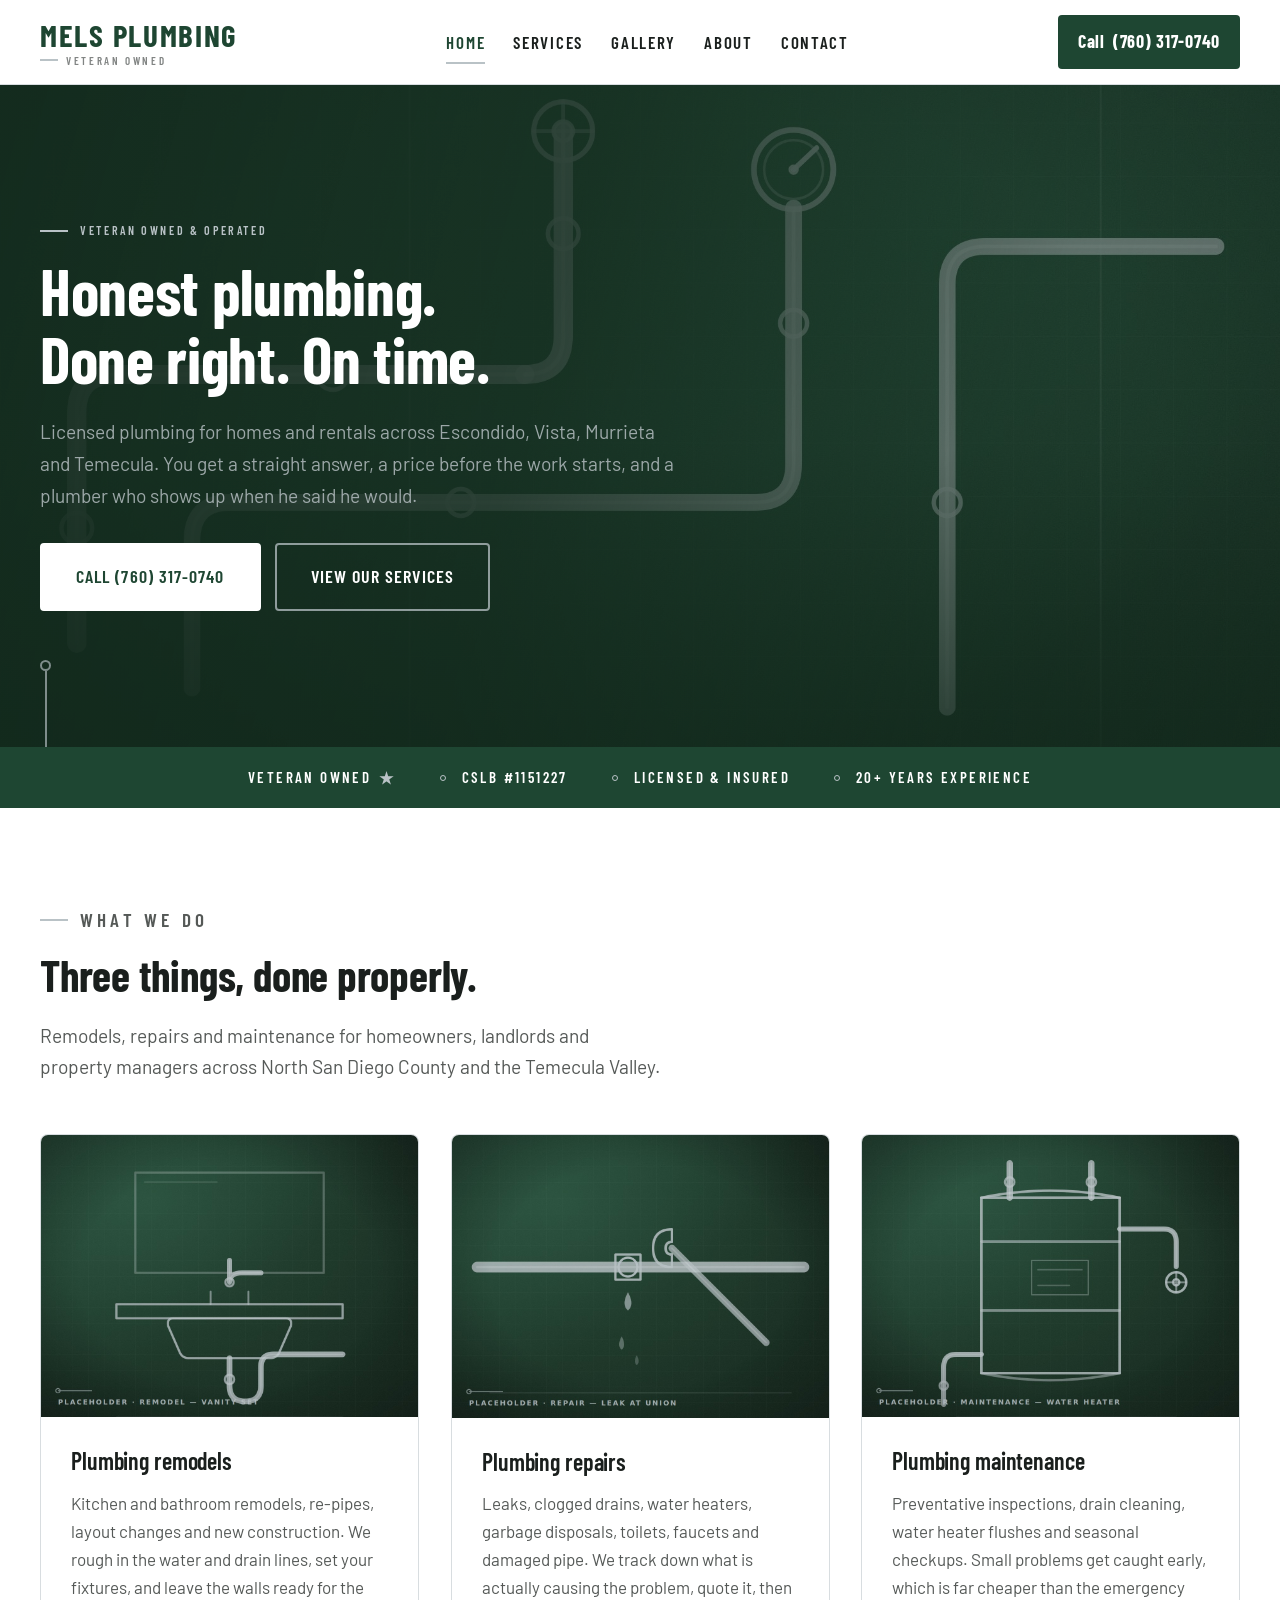
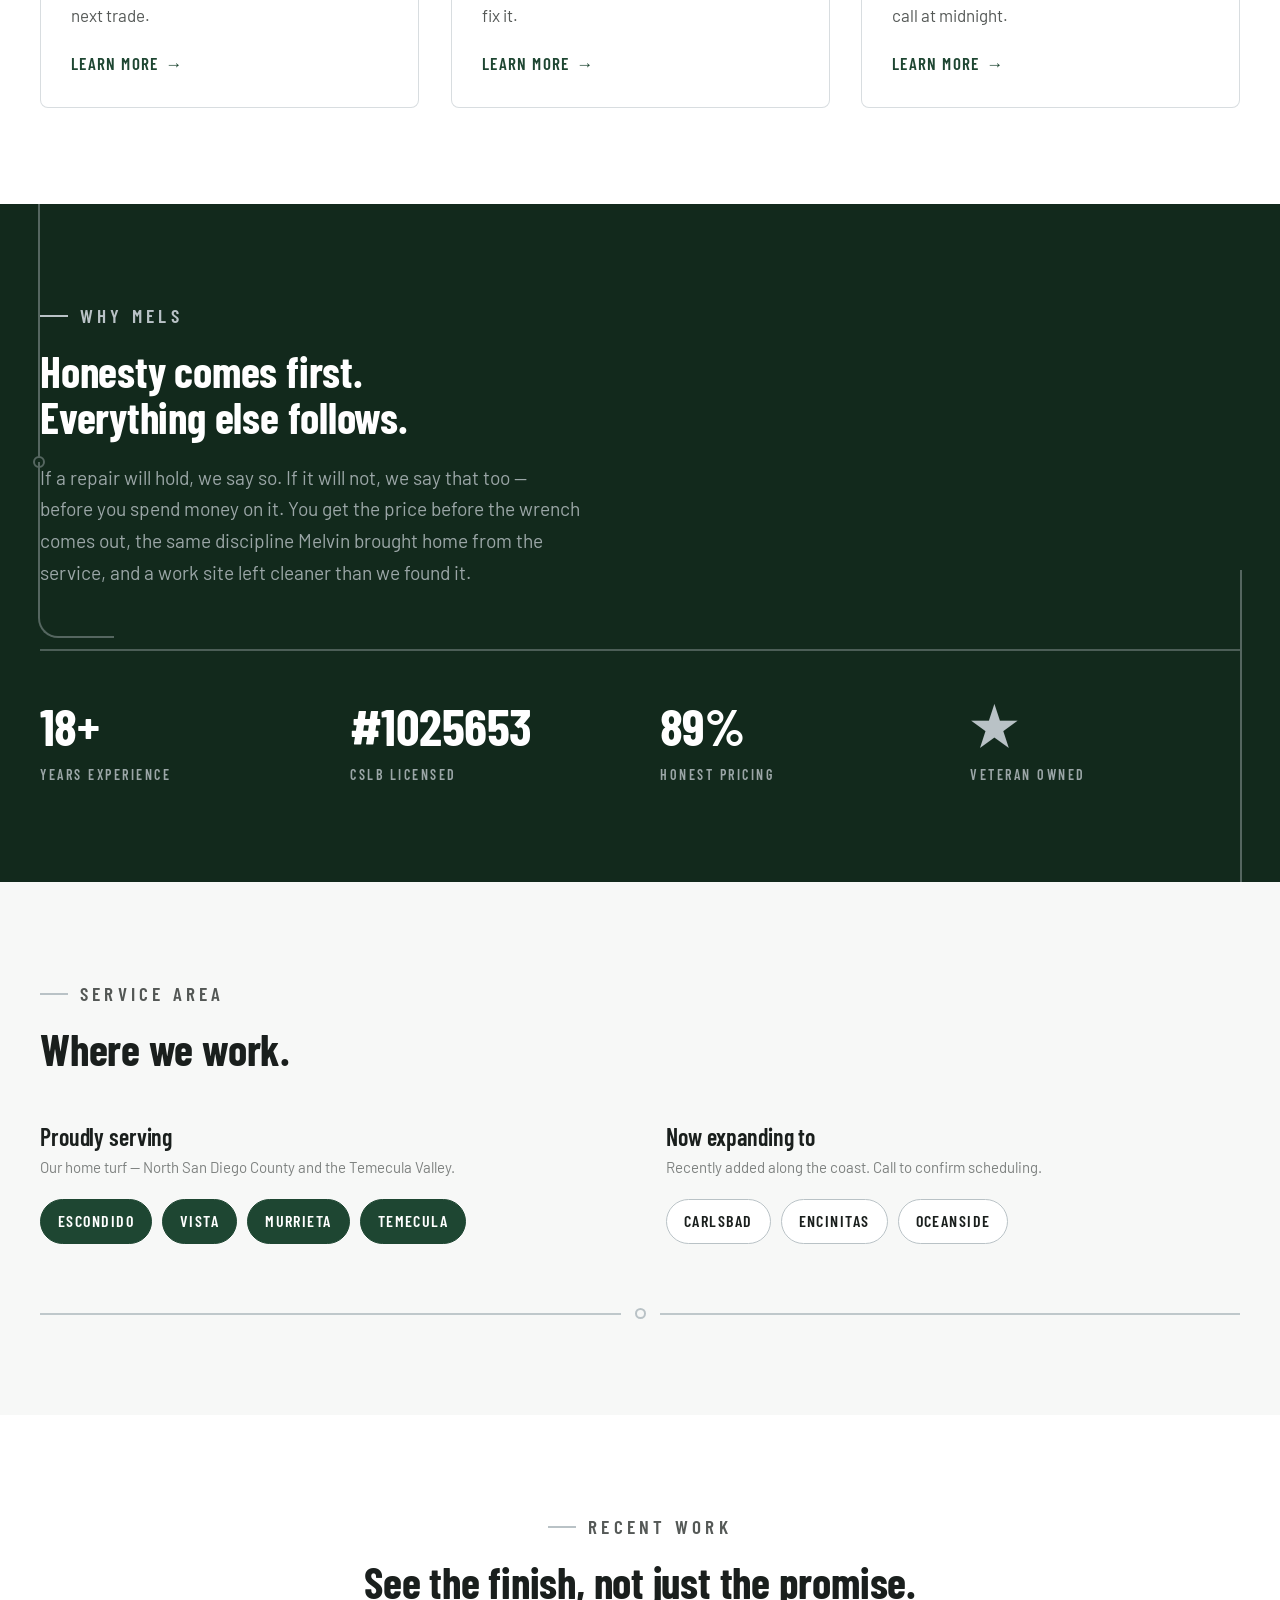
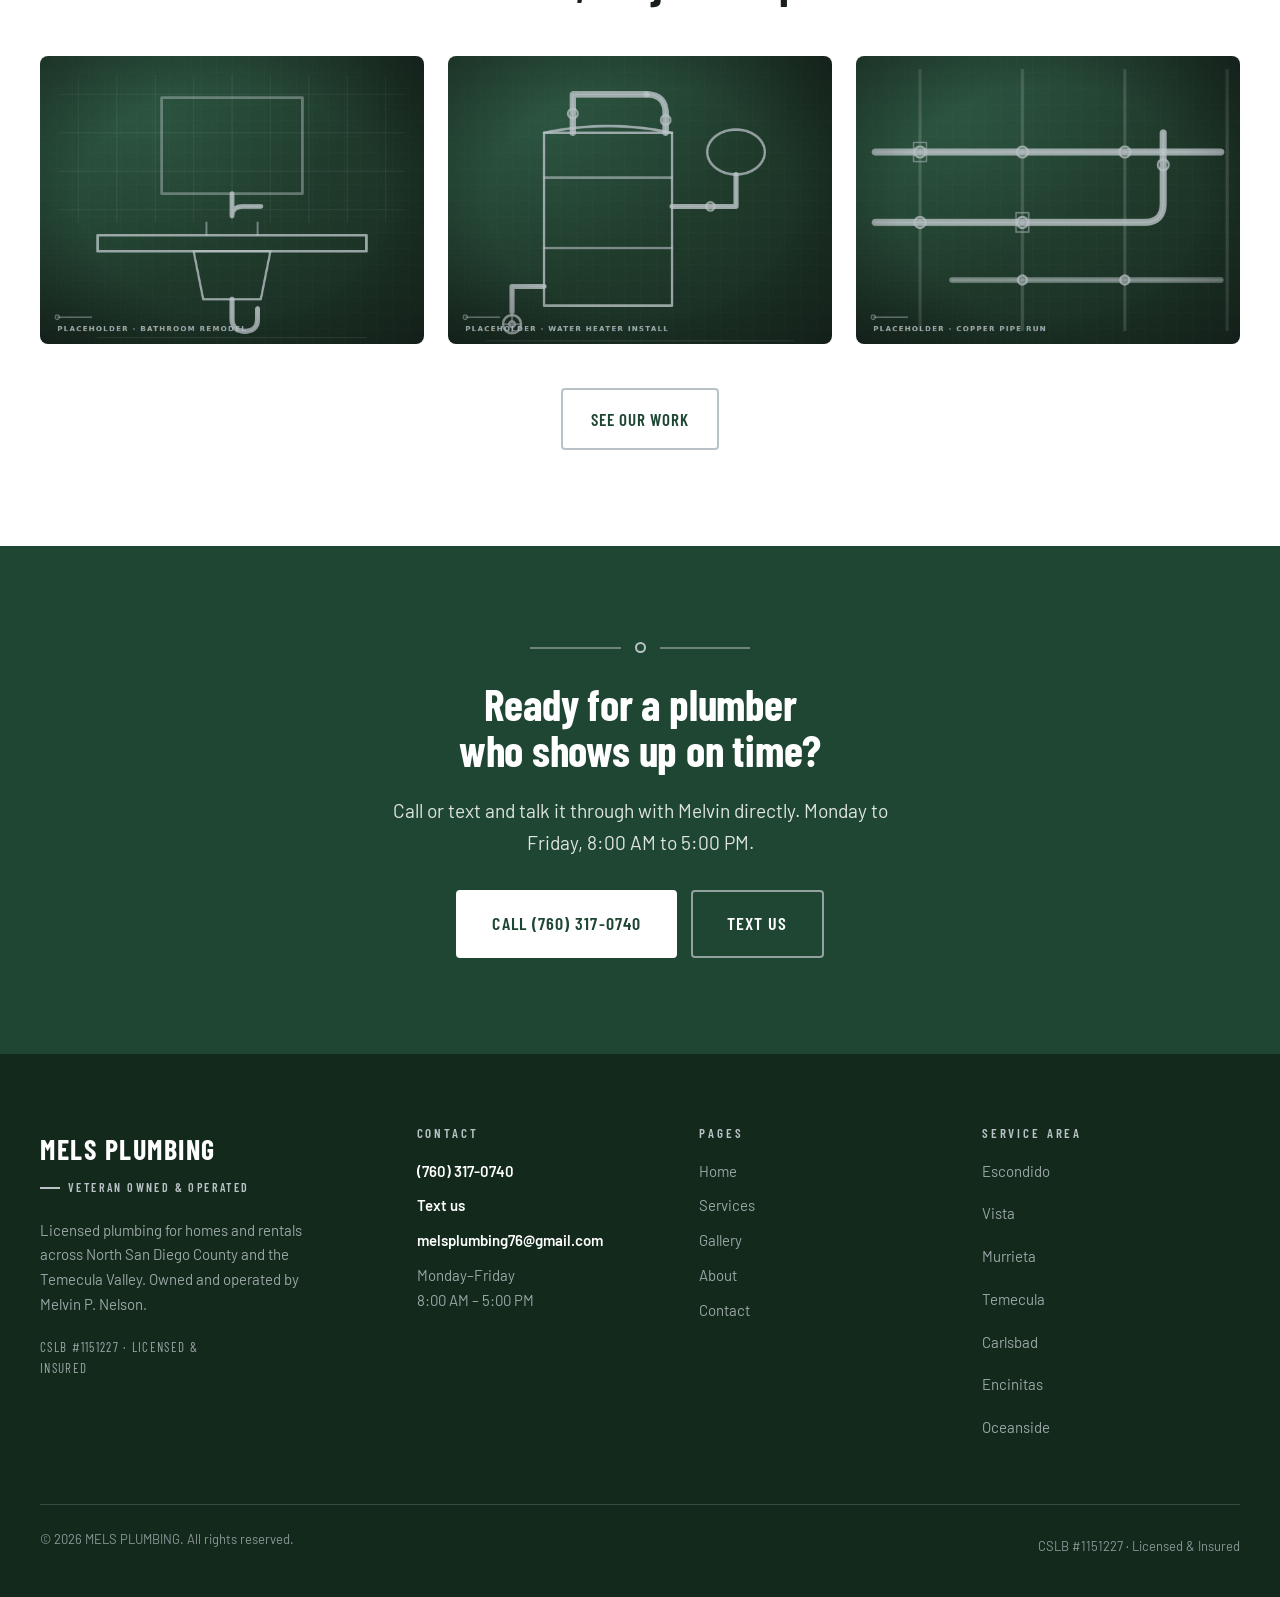
==== index.html @ 454afcd8 "Build MELS PLUMBING marketing site Five-page static site for a veteran-owned plumbing contractor ser" ====
<!DOCTYPE html>
<html lang="en">
<head>
<meta charset="utf-8">
<meta name="viewport" content="width=device-width, initial-scale=1">
<title>Plumber in Escondido, Vista, Murrieta &amp; Temecula | MELS PLUMBING</title>
<meta name="description" content="Veteran owned plumber serving Escondido, Vista, Murrieta and Temecula. Remodels, repairs and maintenance from a licensed plumber with 20+ years in the trade. CSLB #1151227. Call (760) 317-0740.">
<meta property="og:title" content="Plumber in Escondido, Vista, Murrieta &amp; Temecula | MELS PLUMBING">
<meta property="og:description" content="Veteran owned and operated. Honest plumbing, done right, on time — remodels, repairs and maintenance across North San Diego County and the Temecula Valley.">
<meta property="og:type" content="website">
<meta property="og:site_name" content="MELS PLUMBING">
<meta name="theme-color" content="#1E4632">
<script>document.documentElement.classList.add('js');</script>
<link rel="preconnect" href="https://fonts.googleapis.com">
<link rel="preconnect" href="https://fonts.gstatic.com" crossorigin>
<link href="https://fonts.googleapis.com/css2?family=Barlow+Condensed:wght@600;700&family=Barlow:wght@400;500;600&display=swap" rel="stylesheet">
<link rel="stylesheet" href="css/styles.css">
</head>
<body>
<a class="skip-link" href="#main">Skip to content</a>

<header class="site-header">
  <div class="container header-inner">
    <a class="wordmark" href="index.html">
      <span class="wordmark__name">MELS PLUMBING</span>
      <span class="wordmark__tag">Veteran Owned</span>
    </a>

    <button class="nav-toggle" type="button" aria-expanded="false" aria-controls="primary-nav" aria-label="Open menu">
      <span></span>
    </button>

    <nav class="main-nav" id="primary-nav" aria-label="Main">
      <ul>
        <li><a href="index.html" aria-current="page">Home</a></li>
        <li><a href="services.html">Services</a></li>
        <li><a href="gallery.html">Gallery</a></li>
        <li><a href="about.html">About</a></li>
        <li><a href="contact.html">Contact</a></li>
      </ul>
    </nav>

    <div class="header-cta">
      <a class="header-phone" href="tel:+17603170740" aria-label="Call MELS PLUMBING at (760) 317-0740"><span class="header-phone__label">Call</span><span class="header-phone__num">(760) 317-0740</span></a>
    </div>
  </div>
</header>

<main id="main">

  <!-- Hero -->
  <section class="hero">
    <div class="hero__media">
      <img src="images/hero.jpg" alt="Copper water lines and shut-off valves roughed in behind a wall on a North County plumbing job" width="2000" height="1250" fetchpriority="high" decoding="async">
    </div>
    <div class="hero__scrim" aria-hidden="true"></div>
    <div class="container">
      <div class="hero__inner">
        <p class="eyebrow">Veteran owned &amp; operated</p>
        <h1>Honest plumbing.<br class="hero-break"> Done right. On time.</h1>
        <p class="hero__lead">Licensed plumbing for homes and rentals across Escondido, Vista, Murrieta and Temecula. You get a straight answer, a price before the work starts, and a plumber who shows up when he said he would.</p>
        <div class="btn-row">
          <a class="btn btn--light btn--lg" href="tel:+17603170740">Call (760) 317-0740</a>
          <a class="btn btn--ghost btn--lg" href="services.html">View our services</a>
        </div>
      </div>
    </div>
    <div class="hero__pipe pipe-drop" aria-hidden="true"><i></i><span></span></div>
  </section>

  <!-- Trust strip -->
  <section class="trust-strip" aria-label="Credentials">
    <div class="container">
      <ul>
        <li>Veteran Owned <span class="star" aria-hidden="true">★</span></li>
        <li>CSLB #1151227</li>
        <li>Licensed &amp; Insured</li>
        <li>20+ Years Experience</li>
      </ul>
    </div>
  </section>

  <!-- Services preview -->
  <section class="section">
    <div class="container">
      <div class="section-head reveal">
        <p class="eyebrow">What we do</p>
        <h2>Three things, done properly.</h2>
        <p>Remodels, repairs and maintenance for homeowners, landlords and property managers across North San Diego County and the Temecula Valley.</p>
      </div>

      <div class="card-grid">
        <article class="card reveal">
          <div class="card__media">
            <img src="images/service-remodel.jpg" alt="New bathroom vanity and fixtures set during a plumbing remodel" width="1200" height="900" loading="lazy" decoding="async">
          </div>
          <div class="card__body">
            <h3>Plumbing remodels</h3>
            <p>Kitchen and bathroom remodels, re-pipes, layout changes and new construction. We rough in the water and drain lines, set your fixtures, and leave the walls ready for the next trade.</p>
            <a class="link-arrow" href="services.html#remodels">Learn more <span aria-hidden="true">&rarr;</span></a>
          </div>
        </article>

        <article class="card reveal" data-delay="1">
          <div class="card__media">
            <img src="images/service-repair.jpg" alt="Plumber tightening a compression fitting under a kitchen sink during a leak repair" width="1200" height="900" loading="lazy" decoding="async">
          </div>
          <div class="card__body">
            <h3>Plumbing repairs</h3>
            <p>Leaks, clogged drains, water heaters, garbage disposals, toilets, faucets and damaged pipe. We track down what is actually causing the problem, quote it, then fix it.</p>
            <a class="link-arrow" href="services.html#repairs">Learn more <span aria-hidden="true">&rarr;</span></a>
          </div>
        </article>

        <article class="card reveal" data-delay="2">
          <div class="card__media">
            <img src="images/service-maintenance.jpg" alt="Water heater being flushed during a scheduled plumbing maintenance visit" width="1200" height="900" loading="lazy" decoding="async">
          </div>
          <div class="card__body">
            <h3>Plumbing maintenance</h3>
            <p>Preventative inspections, drain cleaning, water heater flushes and seasonal checkups. Small problems get caught early, which is far cheaper than the emergency call at midnight.</p>
            <a class="link-arrow" href="services.html#maintenance">Learn more <span aria-hidden="true">&rarr;</span></a>
          </div>
        </article>
      </div>
    </div>
  </section>

  <!-- Why MELS -->
  <section class="section section--dark why">
    <div class="pipe-run" aria-hidden="true">
      <i class="v"></i>
      <i class="valve"></i>
      <i class="elbow-a"></i>
      <i class="v-out"></i>
    </div>
    <div class="container why__inner">
      <div class="why__intro reveal">
        <p class="eyebrow">Why MELS</p>
        <h2>Honesty comes first. Everything else follows.</h2>
        <p>If a repair will hold, we say so. If it will not, we say that too — before you spend money on it. You get the price before the wrench comes out, the same discipline Melvin brought home from the service, and a work site left cleaner than we found it.</p>
      </div>

      <ul class="stats reveal">
        <li class="stat">
          <span class="stat__value" data-count-to="20" data-suffix="+">20+</span>
          <span class="stat__label">Years experience</span>
        </li>
        <li class="stat">
          <span class="stat__value" data-count-to="1151227" data-prefix="#">#1151227</span>
          <span class="stat__label">CSLB licensed</span>
        </li>
        <li class="stat">
          <span class="stat__value" data-count-to="100" data-suffix="%">100%</span>
          <span class="stat__label">Honest pricing</span>
        </li>
        <li class="stat">
          <span class="stat__value stat__value--star" aria-hidden="true">★</span>
          <span class="stat__label">Veteran owned</span>
        </li>
      </ul>
    </div>
  </section>

  <!-- Service areas -->
  <section class="section section--off">
    <div class="container">
      <div class="section-head reveal">
        <p class="eyebrow">Service area</p>
        <h2>Where we work.</h2>
      </div>

      <div class="areas">
        <div class="areas__group reveal">
          <h3>Proudly serving</h3>
          <p class="areas__note">Our home turf — North San Diego County and the Temecula Valley.</p>
          <ul class="chips">
            <li><span class="chip chip--primary">Escondido</span></li>
            <li><span class="chip chip--primary">Vista</span></li>
            <li><span class="chip chip--primary">Murrieta</span></li>
            <li><span class="chip chip--primary">Temecula</span></li>
          </ul>
        </div>

        <div class="areas__group reveal" data-delay="1">
          <h3>Now expanding to</h3>
          <p class="areas__note">Recently added along the coast. Call to confirm scheduling.</p>
          <ul class="chips">
            <li><span class="chip">Carlsbad</span></li>
            <li><span class="chip">Encinitas</span></li>
            <li><span class="chip">Oceanside</span></li>
          </ul>
        </div>
      </div>

      <div class="pipe-rule reveal" aria-hidden="true" style="margin-top: clamp(2.5rem, 5vw, 4rem);"><span></span><i></i><span></span></div>
    </div>
  </section>

  <!-- Gallery teaser -->
  <section class="section">
    <div class="container">
      <div class="section-head section-head--center reveal">
        <p class="eyebrow">Recent work</p>
        <h2>See the finish, not just the promise.</h2>
      </div>

      <div class="teaser-grid reveal">
        <figure><img src="images/gallery-1.jpg" alt="Finished bathroom remodel with a new vanity and chrome fixtures" width="1200" height="900" loading="lazy" decoding="async"></figure>
        <figure><img src="images/gallery-2.jpg" alt="Replacement water heater installed and strapped to code" width="1200" height="900" loading="lazy" decoding="async"></figure>
        <figure><img src="images/gallery-3.jpg" alt="Copper supply lines run cleanly through a wall cavity" width="1200" height="900" loading="lazy" decoding="async"></figure>
      </div>

      <div class="btn-row btn-row--center">
        <a class="btn btn--outline" href="gallery.html">See our work</a>
      </div>
    </div>
  </section>

  <!-- Final CTA -->
  <section class="section cta-band">
    <div class="container container--narrow">
      <div class="pipe-rule reveal" aria-hidden="true"><span></span><i></i><span></span></div>
      <div class="reveal">
        <h2>Ready for a plumber who shows up on time?</h2>
        <p>Call or text and talk it through with Melvin directly. Monday to Friday, 8:00 AM to 5:00 PM.</p>
        <div class="btn-row btn-row--center">
          <a class="btn btn--light btn--lg" href="tel:+17603170740">Call (760) 317-0740</a>
          <a class="btn btn--ghost btn--lg" href="sms:+17603170740">Text us</a>
        </div>
      </div>
    </div>
  </section>

</main>

<footer class="site-footer">
  <div class="container">
    <div class="footer-grid">
      <div class="footer-brand">
        <h2 class="visually-hidden">About MELS PLUMBING</h2>
        <span class="footer-brand__name">MELS PLUMBING</span>
        <span class="footer-brand__tag">Veteran Owned &amp; Operated</span>
        <p>Licensed plumbing for homes and rentals across North San Diego County and the Temecula Valley. Owned and operated by Melvin P. Nelson.</p>
        <p class="footer-license">CSLB #1151227 &middot; Licensed &amp; Insured</p>
      </div>

      <div>
        <h3>Contact</h3>
        <ul class="footer-list footer-contact">
          <li><a href="tel:+17603170740">(760) 317-0740</a></li>
          <li><a href="sms:+17603170740">Text us</a></li>
          <li><a href="mailto:melsplumbing76@gmail.com">melsplumbing76@gmail.com</a></li>
          <li>Monday&ndash;Friday<br>8:00 AM &ndash; 5:00 PM</li>
        </ul>
      </div>

      <div>
        <h3>Pages</h3>
        <ul class="footer-list">
          <li><a href="index.html">Home</a></li>
          <li><a href="services.html">Services</a></li>
          <li><a href="gallery.html">Gallery</a></li>
          <li><a href="about.html">About</a></li>
          <li><a href="contact.html">Contact</a></li>
        </ul>
      </div>

      <div>
        <h3>Service area</h3>
        <ul class="footer-list footer-areas">
          <li>Escondido</li>
          <li>Vista</li>
          <li>Murrieta</li>
          <li>Temecula</li>
          <li>Carlsbad</li>
          <li>Encinitas</li>
          <li>Oceanside</li>
        </ul>
      </div>
    </div>

    <div class="footer-bottom">
      <p>&copy; <span data-year>2026</span> MELS PLUMBING. All rights reserved.</p>
      <p>CSLB #1151227 &middot; Licensed &amp; Insured</p>
    </div>
  </div>
</footer>

<nav class="sticky-bar" aria-label="Quick contact">
  <a href="tel:+17603170740"><span aria-hidden="true">📞</span> Call Now</a>
  <a href="sms:+17603170740"><span aria-hidden="true">💬</span> Text Us</a>
</nav>

<script type="application/ld+json">
{
  "@context": "https://schema.org",
  "@type": "Plumber",
  "name": "MELS PLUMBING",
  "description": "Veteran owned and operated plumbing contractor serving Escondido, Vista, Murrieta and Temecula. Plumbing remodels, repairs and maintenance.",
  "telephone": "+1-760-317-0740",
  "email": "melsplumbing76@gmail.com",
  "founder": {
    "@type": "Person",
    "name": "Melvin P. Nelson"
  },
  "openingHours": "Mo-Fr 08:00-17:00",
  "openingHoursSpecification": [
    {
      "@type": "OpeningHoursSpecification",
      "dayOfWeek": ["Monday", "Tuesday", "Wednesday", "Thursday", "Friday"],
      "opens": "08:00",
      "closes": "17:00"
    }
  ],
  "areaServed": [
    { "@type": "City", "name": "Escondido", "addressRegion": "CA" },
    { "@type": "City", "name": "Vista", "addressRegion": "CA" },
    { "@type": "City", "name": "Murrieta", "addressRegion": "CA" },
    { "@type": "City", "name": "Temecula", "addressRegion": "CA" },
    { "@type": "City", "name": "Carlsbad", "addressRegion": "CA" },
    { "@type": "City", "name": "Encinitas", "addressRegion": "CA" },
    { "@type": "City", "name": "Oceanside", "addressRegion": "CA" }
  ],
  "hasCredential": "CSLB #1151227",
  "knowsAbout": ["Plumbing remodels", "Plumbing repairs", "Plumbing maintenance"],
  "hasOfferCatalog": {
    "@type": "OfferCatalog",
    "name": "Plumbing services",
    "itemListElement": [
      { "@type": "Offer", "itemOffered": { "@type": "Service", "name": "Plumbing remodels" } },
      { "@type": "Offer", "itemOffered": { "@type": "Service", "name": "Plumbing repairs" } },
      { "@type": "Offer", "itemOffered": { "@type": "Service", "name": "Plumbing maintenance" } }
    ]
  }
}
</script>

<script src="js/main.js" defer></script>
</body>
</html>
---- css/styles.css ----
/* ==========================================================================
   MELS PLUMBING — styles.css
   Veteran owned & operated · Escondido · Vista · Murrieta · Temecula
   Single stylesheet, no frameworks, no dependencies.
   ========================================================================== */

/* --------------------------------------------------------------------------
   1. Tokens
   -------------------------------------------------------------------------- */
:root {
  /* Palette — nothing outside this list */
  --green-deep: #12291C;
  --green: #1E4632;
  --green-soft: #2E6147;
  --silver: #B9C2C6;
  --off-white: #F7F8F7;
  --white: #FFFFFF;
  --ink: #1A1F1D;

  /* Tints derived from the palette only */
  --ink-soft: rgba(26, 31, 29, 0.74);
  --ink-faint: rgba(26, 31, 29, 0.55);
  --line: rgba(185, 194, 198, 0.55);
  --line-strong: rgba(185, 194, 198, 0.9);
  --silver-on-dark: rgba(185, 194, 198, 0.82);
  --shadow-sm: 0 1px 2px rgba(26, 31, 29, 0.06), 0 6px 18px rgba(26, 31, 29, 0.06);
  --shadow-lg: 0 2px 4px rgba(26, 31, 29, 0.06), 0 18px 44px rgba(26, 31, 29, 0.14);

  /* Type */
  --font-display: "Barlow Condensed", "Arial Narrow", Helvetica, sans-serif;
  --font-body: "Barlow", -apple-system, BlinkMacSystemFont, "Segoe UI", Helvetica, Arial, sans-serif;

  --fs-h1: clamp(2.5rem, 5vw, 4rem);
  --fs-h2: clamp(1.875rem, 3.4vw, 2.75rem);
  --fs-h3: clamp(1.25rem, 1.9vw, 1.5rem);
  --fs-h4: clamp(1.0625rem, 1.4vw, 1.1875rem);
  --fs-lead: clamp(1.0625rem, 1.5vw, 1.25rem);
  --fs-body: 1.0625rem;
  --fs-small: 0.9375rem;
  --fs-label: 0.75rem;

  /* Space */
  --section-y: clamp(3.5rem, 7.5vw, 7rem);
  --gutter: clamp(1.25rem, 5vw, 2.5rem);
  --radius: 4px;
  --radius-lg: 8px;

  /* Motion */
  --ease: cubic-bezier(0.16, 0.84, 0.44, 1);
  --sticky-bar-h: 0px;
}

/* --------------------------------------------------------------------------
   2. Reset & base
   -------------------------------------------------------------------------- */
*,
*::before,
*::after { box-sizing: border-box; }

html {
  -webkit-text-size-adjust: 100%;
  scroll-behavior: smooth;
}

body {
  margin: 0;
  background: var(--white);
  color: var(--ink);
  font-family: var(--font-body);
  font-size: var(--fs-body);
  font-weight: 400;
  line-height: 1.65;
  -webkit-font-smoothing: antialiased;
  text-rendering: optimizeLegibility;
  padding-bottom: var(--sticky-bar-h);
  overflow-x: hidden;
}

img { max-width: 100%; display: block; }

a { color: var(--green); text-decoration-thickness: 1px; text-underline-offset: 3px; }
a:hover { color: var(--green-soft); }

h1, h2, h3, h4 {
  font-family: var(--font-display);
  font-weight: 700;
  line-height: 1.06;
  letter-spacing: -0.005em;
  margin: 0 0 0.5em;
  color: var(--ink);
  text-wrap: balance;
}

h1 { font-size: var(--fs-h1); }
h2 { font-size: var(--fs-h2); }
h3 { font-size: var(--fs-h3); font-weight: 600; line-height: 1.15; }
h4 { font-size: var(--fs-h4); font-weight: 600; font-family: var(--font-body); line-height: 1.3; }

p { margin: 0 0 1.1em; }
p:last-child { margin-bottom: 0; }

ul { margin: 0; padding: 0; }

button { font: inherit; color: inherit; }

:focus-visible {
  outline: 2px solid var(--green);
  outline-offset: 3px;
  border-radius: 2px;
}

.dark :focus-visible,
.site-footer :focus-visible,
.sticky-bar :focus-visible,
.lightbox :focus-visible { outline-color: var(--silver); }

.skip-link {
  position: absolute;
  left: -9999px;
  top: 0;
  z-index: 200;
  background: var(--green);
  color: var(--white);
  padding: 0.75rem 1.25rem;
  font-family: var(--font-display);
  font-weight: 600;
  letter-spacing: 0.08em;
  text-transform: uppercase;
  text-decoration: none;
}
.skip-link:focus {
  left: 0.5rem;
  top: 0.5rem;
  color: var(--white);
}

.visually-hidden {
  position: absolute !important;
  width: 1px; height: 1px;
  padding: 0; margin: -1px;
  overflow: hidden;
  clip: rect(0 0 0 0);
  white-space: nowrap;
  border: 0;
}

/* --------------------------------------------------------------------------
   3. Layout primitives
   -------------------------------------------------------------------------- */
.container {
  width: min(1200px, 100% - (var(--gutter) * 2));
  margin-inline: auto;
}
.container--narrow { width: min(820px, 100% - (var(--gutter) * 2)); }

.section { padding-block: var(--section-y); position: relative; }
.section--tight { padding-block: clamp(2.5rem, 5vw, 4.5rem); }
.section--off { background: var(--off-white); }
.section--dark { background: var(--green-deep); color: var(--white); }
.section--dark h2,
.section--dark h3 { color: var(--white); }

.section-head { max-width: 62ch; margin-bottom: clamp(2rem, 4vw, 3.25rem); }
.section-head--center { margin-inline: auto; text-align: center; }
.section-head p { color: var(--ink-soft); font-size: var(--fs-lead); }
.section--dark .section-head p { color: var(--silver-on-dark); }

/* Small-caps label with a short pipe stub */
.eyebrow {
  display: flex;
  align-items: center;
  gap: 0.75rem;
  font-family: var(--font-display);
  font-weight: 600;
  font-size: var(--fs-label);
  letter-spacing: 0.22em;
  text-transform: uppercase;
  color: var(--green);
  margin: 0 0 1rem;
}
.eyebrow::before {
  content: "";
  width: 28px;
  height: 2px;
  background: var(--silver);
  flex: none;
}
.section-head--center .eyebrow { justify-content: center; }
.section--dark .eyebrow { color: var(--silver); }

/* --------------------------------------------------------------------------
   4. Signature element — the pipe-line motif
   A 2px silver line that routes through the page, turns 90° elbows and
   terminates in valve circles. Decorative only (aria-hidden).
   -------------------------------------------------------------------------- */

/* Horizontal divider: ——o—— */
.pipe-rule {
  display: flex;
  align-items: center;
  gap: 0.875rem;
}
.pipe-rule span {
  flex: 1;
  height: 2px;
  background: var(--line-strong);
}
.pipe-rule i {
  flex: none;
  width: 11px;
  height: 11px;
  border: 2px solid var(--silver);
  border-radius: 50%;
}
.section--dark .pipe-rule span { background: rgba(185, 194, 198, 0.32); }
.section--dark .pipe-rule i { border-color: rgba(185, 194, 198, 0.55); }

/* Short accent under a heading: —o */
.pipe-accent {
  display: flex;
  align-items: center;
  gap: 0.625rem;
  margin: 1.5rem 0 0;
}
.pipe-accent span { width: 64px; height: 2px; background: var(--silver); }
.pipe-accent i {
  width: 9px; height: 9px;
  border: 2px solid var(--silver);
  border-radius: 50%;
}
.section-head--center .pipe-accent { justify-content: center; }

/* Elbow: vertical run turning 90° into a horizontal run */
.pipe-elbow {
  border-left: 2px solid var(--silver);
  border-bottom: 2px solid var(--silver);
  border-bottom-left-radius: 20px;
}

/* Decorative routing behind the stats band */
.pipe-run {
  position: absolute;
  inset: 0;
  pointer-events: none;
  overflow: hidden;
  opacity: 0.4;
}
/* Routed in the outer gutters only, so it never crosses copy */
.pipe-run i { position: absolute; display: block; }
.pipe-run .v {
  top: 0;
  left: 3%;
  width: 2px;
  height: 38%;
  background: var(--silver);
}
.pipe-run .elbow-a {
  top: 38%;
  left: 3%;
  width: 76px;
  height: 26%;
  border-left: 2px solid var(--silver);
  border-bottom: 2px solid var(--silver);
  border-bottom-left-radius: 20px;
}
.pipe-run .valve {
  top: calc(38% - 6px);
  left: calc(3% - 5px);
  width: 12px;
  height: 12px;
  border: 2px solid var(--silver);
  border-radius: 50%;
  background: var(--green-deep);
}
.pipe-run .v-out {
  bottom: 0;
  right: 3%;
  width: 2px;
  height: 46%;
  background: var(--silver);
}

/* Vertical pipe drop used in heroes */
.pipe-drop {
  display: flex;
  flex-direction: column;
  align-items: center;
  gap: 0;
}
.pipe-drop span { width: 2px; height: clamp(40px, 7vw, 76px); background: var(--silver); }
.pipe-drop i {
  width: 11px; height: 11px;
  border: 2px solid var(--silver);
  border-radius: 50%;
}

/* --------------------------------------------------------------------------
   5. Buttons
   -------------------------------------------------------------------------- */
.btn {
  display: inline-flex;
  align-items: center;
  justify-content: center;
  gap: 0.5rem;
  padding: 0.9375rem 1.75rem;
  background: var(--green);
  color: var(--white);
  font-family: var(--font-display);
  font-size: 1.0625rem;
  font-weight: 600;
  letter-spacing: 0.06em;
  text-transform: uppercase;
  text-decoration: none;
  border: 2px solid var(--green);
  border-radius: var(--radius);
  cursor: pointer;
  transition: background-color 0.22s var(--ease), border-color 0.22s var(--ease),
              transform 0.22s var(--ease), color 0.22s var(--ease);
}
.btn:hover {
  background: var(--green-soft);
  border-color: var(--green-soft);
  color: var(--white);
  transform: translateY(-2px);
}
.btn:active { transform: translateY(0); }

.btn--ghost {
  background: transparent;
  color: var(--white);
  border-color: rgba(185, 194, 198, 0.75);
}
.btn--ghost:hover {
  background: rgba(185, 194, 198, 0.14);
  border-color: var(--silver);
  color: var(--white);
}

.btn--outline {
  background: transparent;
  color: var(--green);
  border-color: var(--silver);
}
.btn--outline:hover {
  background: var(--green);
  border-color: var(--green);
  color: var(--white);
}

.btn--light { background: var(--white); color: var(--green); border-color: var(--white); }
.btn--light:hover { background: var(--off-white); border-color: var(--off-white); color: var(--green); }

.btn--lg { padding: 1.0625rem 2.125rem; font-size: 1.125rem; }
.btn--block { width: 100%; }

.btn-row {
  display: flex;
  flex-wrap: wrap;
  gap: 0.875rem;
}
.btn-row--center { justify-content: center; }

/* Text link with arrow */
.link-arrow {
  display: inline-flex;
  align-items: center;
  gap: 0.4375rem;
  font-family: var(--font-display);
  font-weight: 600;
  font-size: 1.0625rem;
  letter-spacing: 0.08em;
  text-transform: uppercase;
  text-decoration: none;
  color: var(--green);
}
.link-arrow span { transition: transform 0.25s var(--ease); }
.link-arrow:hover span { transform: translateX(5px); }

/* --------------------------------------------------------------------------
   6. Header
   -------------------------------------------------------------------------- */
.site-header {
  position: sticky;
  top: 0;
  z-index: 90;
  background: var(--white);
  border-bottom: 1px solid var(--line);
}

.header-inner {
  display: flex;
  align-items: center;
  justify-content: space-between;
  gap: 1.5rem;
  min-height: 84px;
  padding-block: 0.75rem;
}

.wordmark {
  display: block;
  text-decoration: none;
  color: var(--ink);
  line-height: 1;
  flex: none;
}
.wordmark__name {
  display: block;
  font-family: var(--font-display);
  font-weight: 700;
  font-size: clamp(1.5rem, 3.4vw, 1.9375rem);
  letter-spacing: 0.055em;
  color: var(--green);
  text-transform: uppercase;
}
.wordmark__tag {
  display: flex;
  align-items: center;
  gap: 0.5rem;
  margin-top: 0.3125rem;
  font-family: var(--font-display);
  font-weight: 600;
  font-size: 0.6875rem;
  letter-spacing: 0.24em;
  text-transform: uppercase;
  color: var(--ink-faint);
}
.wordmark__tag::before {
  content: "";
  width: 18px;
  height: 2px;
  background: var(--silver);
}
.wordmark:hover .wordmark__name { color: var(--green-soft); }

.main-nav ul {
  display: flex;
  align-items: center;
  gap: clamp(1rem, 2.2vw, 2rem);
  list-style: none;
}
.main-nav a {
  display: block;
  padding: 0.375rem 0;
  font-family: var(--font-display);
  font-weight: 600;
  font-size: 1.0625rem;
  letter-spacing: 0.1em;
  text-transform: uppercase;
  text-decoration: none;
  color: var(--ink);
  position: relative;
}
.main-nav a::after {
  content: "";
  position: absolute;
  left: 0;
  bottom: -2px;
  width: 0;
  height: 2px;
  background: var(--green);
  transition: width 0.25s var(--ease);
}
.main-nav a:hover { color: var(--green); }
.main-nav a:hover::after { width: 100%; }
.main-nav a[aria-current="page"] { color: var(--green); }
.main-nav a[aria-current="page"]::after { width: 100%; background: var(--silver); }

.header-cta { flex: none; }
.header-phone {
  display: inline-flex;
  align-items: center;
  gap: 0.5rem;
  padding: 0.75rem 1.25rem;
  background: var(--green);
  color: var(--white);
  font-family: var(--font-display);
  font-weight: 700;
  font-size: 1.125rem;
  letter-spacing: 0.04em;
  text-decoration: none;
  border-radius: var(--radius);
  white-space: nowrap;
  transition: background-color 0.22s var(--ease);
}
.header-phone:hover { background: var(--green-soft); color: var(--white); }

.nav-toggle {
  display: none;
  width: 46px;
  height: 46px;
  padding: 0;
  background: transparent;
  border: 1px solid var(--line-strong);
  border-radius: var(--radius);
  cursor: pointer;
  align-items: center;
  justify-content: center;
  flex: none;
}
.nav-toggle span {
  position: relative;
  display: block;
  width: 20px;
  height: 2px;
  background: var(--green);
  transition: background-color 0.2s var(--ease);
}
.nav-toggle span::before,
.nav-toggle span::after {
  content: "";
  position: absolute;
  left: 0;
  width: 20px;
  height: 2px;
  background: var(--green);
  transition: transform 0.28s var(--ease), top 0.28s var(--ease);
}
.nav-toggle span::before { top: -6px; }
.nav-toggle span::after { top: 6px; }
.nav-toggle[aria-expanded="true"] span { background: transparent; }
.nav-toggle[aria-expanded="true"] span::before { top: 0; transform: rotate(45deg); }
.nav-toggle[aria-expanded="true"] span::after { top: 0; transform: rotate(-45deg); }

/* --------------------------------------------------------------------------
   7. Hero (home)
   -------------------------------------------------------------------------- */
.hero {
  position: relative;
  background: var(--green-deep);
  color: var(--white);
  overflow: hidden;
}
.hero__media {
  position: absolute;
  inset: 0;
  background: var(--silver);
}
.hero__media img {
  width: 100%;
  height: 100%;
  object-fit: cover;
}
.hero__scrim {
  position: absolute;
  inset: 0;
  background:
    linear-gradient(105deg, rgba(18, 41, 28, 0.94) 0%, rgba(18, 41, 28, 0.82) 42%, rgba(18, 41, 28, 0.45) 78%, rgba(18, 41, 28, 0.34) 100%),
    linear-gradient(to top, rgba(18, 41, 28, 0.7) 0%, rgba(18, 41, 28, 0) 45%);
}
.hero__inner {
  position: relative;
  padding-block: clamp(4rem, 11vw, 8.5rem);
  max-width: 47rem;
}
.hero h1 { color: var(--white); margin-bottom: 0.375em; }
.hero__lead {
  font-size: var(--fs-lead);
  color: var(--silver-on-dark);
  max-width: 40rem;
  margin-bottom: 2rem;
}
.hero .eyebrow { color: var(--silver); }
.hero__pipe {
  position: absolute;
  left: var(--gutter);
  bottom: 0;
  z-index: 1;
}
.hero__pipe span { background: rgba(185, 194, 198, 0.65); }
.hero__pipe i { border-color: rgba(185, 194, 198, 0.65); }

/* Slim page hero (interior pages) */
.page-hero {
  position: relative;
  background: var(--green-deep);
  color: var(--white);
  overflow: hidden;
}
.page-hero__inner {
  position: relative;
  padding-block: clamp(3rem, 7vw, 5.25rem);
  max-width: 46rem;
}
.page-hero h1 { color: var(--white); margin-bottom: 0.3em; }
.page-hero p {
  color: var(--silver-on-dark);
  font-size: var(--fs-lead);
  max-width: 38rem;
  margin: 0;
}
.page-hero .eyebrow { color: var(--silver); }
/* Pipe routing: enters top-right, elbows down and left across the hero */
.page-hero__pipe {
  position: absolute;
  top: 0;
  right: 0;
  width: min(46%, 420px);
  height: 100%;
  pointer-events: none;
  opacity: 0.55;
}
.page-hero__pipe i { position: absolute; display: block; }
.page-hero__pipe .a {
  top: 0;
  right: 22%;
  width: 2px;
  height: 42%;
  background: var(--silver);
}
.page-hero__pipe .b {
  top: 42%;
  right: 22%;
  width: 60%;
  height: 40%;
  border-left: 2px solid var(--silver);
  border-bottom: 2px solid var(--silver);
  border-bottom-left-radius: 20px;
}
.page-hero__pipe .c {
  top: calc(82% - 6px);
  right: calc(82% - 6px);
  width: 12px;
  height: 12px;
  border: 2px solid var(--silver);
  border-radius: 50%;
}

/* --------------------------------------------------------------------------
   8. Trust strip
   -------------------------------------------------------------------------- */
.trust-strip {
  background: var(--green);
  color: var(--white);
}
.trust-strip ul {
  list-style: none;
  display: flex;
  flex-wrap: wrap;
  align-items: center;
  justify-content: center;
  gap: 0.5rem clamp(1rem, 3.5vw, 2.75rem);
  padding-block: 1.125rem;
}
.trust-strip li {
  display: flex;
  align-items: center;
  gap: 0.5rem;
  font-family: var(--font-display);
  font-weight: 600;
  font-size: 0.9375rem;
  letter-spacing: 0.16em;
  text-transform: uppercase;
  color: var(--white);
}
.trust-strip li + li::before {
  content: "";
  width: 6px;
  height: 6px;
  border: 1px solid var(--silver);
  border-radius: 50%;
  margin-right: 0.5rem;
  flex: none;
}
.trust-strip .star { color: var(--silver); font-size: 1rem; line-height: 1; }

/* --------------------------------------------------------------------------
   9. Cards — services preview
   -------------------------------------------------------------------------- */
.card-grid {
  display: grid;
  grid-template-columns: repeat(auto-fit, minmax(min(100%, 290px), 1fr));
  gap: clamp(1.25rem, 2.5vw, 2rem);
}

.card {
  display: flex;
  flex-direction: column;
  background: var(--white);
  border: 1px solid var(--line);
  border-radius: var(--radius-lg);
  overflow: hidden;
  transition: transform 0.3s var(--ease), box-shadow 0.3s var(--ease), border-color 0.3s var(--ease);
}
.card:hover {
  transform: translateY(-6px);
  box-shadow: var(--shadow-lg);
  border-color: var(--silver);
}
.card__media {
  background: var(--silver);
  aspect-ratio: 4 / 3;
  overflow: hidden;
}
.card__media img {
  width: 100%;
  height: 100%;
  object-fit: cover;
  transition: transform 0.5s var(--ease);
}
.card:hover .card__media img { transform: scale(1.04); }
.card__body {
  padding: clamp(1.375rem, 2.4vw, 1.875rem);
  display: flex;
  flex-direction: column;
  flex: 1;
  gap: 0.875rem;
}
.card__body h3 { margin: 0; }
.card__body p { color: var(--ink-soft); margin: 0; }
.card__body .link-arrow { margin-top: auto; padding-top: 0.375rem; }

/* --------------------------------------------------------------------------
   10. Why MELS band + stat counters
   -------------------------------------------------------------------------- */
.why { position: relative; overflow: hidden; }
.why__inner { position: relative; z-index: 1; }
.why__intro { max-width: 54ch; margin-bottom: clamp(2.5rem, 5vw, 3.75rem); }
.why__intro p { color: var(--silver-on-dark); font-size: var(--fs-lead); }

.stats {
  display: grid;
  grid-template-columns: repeat(auto-fit, minmax(min(100%, 200px), 1fr));
  gap: clamp(1.75rem, 3.5vw, 2.5rem);
  list-style: none;
  border-top: 2px solid rgba(185, 194, 198, 0.35);
  padding-top: clamp(2rem, 4vw, 3rem);
}
.stat__value {
  display: block;
  font-family: var(--font-display);
  font-weight: 700;
  font-size: clamp(2.25rem, 4.4vw, 3.25rem);
  line-height: 1;
  color: var(--white);
  letter-spacing: -0.01em;
}
.stat__value--star { color: var(--silver); }
.stat__label {
  display: block;
  margin-top: 0.75rem;
  font-family: var(--font-display);
  font-weight: 600;
  font-size: 0.875rem;
  letter-spacing: 0.18em;
  text-transform: uppercase;
  color: var(--silver-on-dark);
}

/* --------------------------------------------------------------------------
   11. Service areas
   -------------------------------------------------------------------------- */
.areas {
  display: grid;
  grid-template-columns: repeat(auto-fit, minmax(min(100%, 300px), 1fr));
  gap: clamp(2rem, 4vw, 3.5rem);
}
.areas__group h3 { margin-bottom: 0.25rem; }
.areas__note {
  color: var(--ink-faint);
  font-size: var(--fs-small);
  margin-bottom: 1.25rem;
}
.chips {
  display: flex;
  flex-wrap: wrap;
  gap: 0.625rem;
  list-style: none;
}
.chip {
  display: inline-flex;
  align-items: center;
  padding: 0.5rem 1.0625rem;
  border: 1px solid var(--silver);
  border-radius: 999px;
  background: var(--white);
  font-family: var(--font-display);
  font-weight: 600;
  font-size: 1rem;
  letter-spacing: 0.09em;
  text-transform: uppercase;
  color: var(--ink);
}
.chip--primary {
  background: var(--green);
  border-color: var(--green);
  color: var(--white);
}
.section--dark .chip { background: transparent; color: var(--white); border-color: rgba(185, 194, 198, 0.5); }

/* --------------------------------------------------------------------------
   12. Gallery teaser + gallery grid + lightbox
   -------------------------------------------------------------------------- */
.teaser-grid {
  display: grid;
  grid-template-columns: repeat(auto-fit, minmax(min(100%, 260px), 1fr));
  gap: clamp(1rem, 2vw, 1.5rem);
  margin-bottom: clamp(2rem, 4vw, 2.75rem);
}
.teaser-grid figure {
  margin: 0;
  background: var(--silver);
  border-radius: var(--radius-lg);
  overflow: hidden;
  aspect-ratio: 4 / 3;
}
.teaser-grid img {
  width: 100%;
  height: 100%;
  object-fit: cover;
  transition: transform 0.5s var(--ease);
}
.teaser-grid figure:hover img { transform: scale(1.05); }

.gallery-grid {
  display: grid;
  gap: clamp(0.875rem, 1.6vw, 1.25rem);
  grid-template-columns: 1fr;
  list-style: none;
}
.gallery-item { margin: 0; }
.gallery-item button {
  display: block;
  width: 100%;
  height: 100%;
  padding: 0;
  border: 0;
  background: var(--silver);
  border-radius: var(--radius-lg);
  overflow: hidden;
  cursor: zoom-in;
  position: relative;
}
.gallery-item img {
  width: 100%;
  height: 100%;
  object-fit: cover;
  aspect-ratio: 4 / 3;
  transition: transform 0.5s var(--ease), opacity 0.3s var(--ease);
}
.gallery-item button:hover img { transform: scale(1.045); opacity: 0.92; }

.gallery-note {
  margin-top: clamp(1.75rem, 3vw, 2.5rem);
  color: var(--ink-faint);
  font-size: var(--fs-small);
  text-align: center;
}

.lightbox {
  position: fixed;
  inset: 0;
  z-index: 200;
  display: none;
  align-items: center;
  justify-content: center;
  padding: clamp(1rem, 4vw, 3rem);
  background: rgba(18, 41, 28, 0.95);
}
.lightbox[open],
.lightbox.is-open { display: flex; }
.lightbox__figure {
  margin: 0;
  max-width: min(1100px, 100%);
  max-height: 100%;
  display: flex;
  flex-direction: column;
  gap: 1rem;
  align-items: center;
}
.lightbox__figure img {
  max-width: 100%;
  max-height: 74vh;
  width: auto;
  object-fit: contain;
  border-radius: var(--radius);
  background: var(--silver);
}
.lightbox__caption {
  color: var(--silver-on-dark);
  font-size: var(--fs-small);
  text-align: center;
  font-family: var(--font-display);
  letter-spacing: 0.1em;
  text-transform: uppercase;
}
.lightbox__btn {
  position: absolute;
  display: inline-flex;
  align-items: center;
  justify-content: center;
  width: 52px;
  height: 52px;
  background: transparent;
  border: 2px solid rgba(185, 194, 198, 0.55);
  border-radius: 50%;
  color: var(--white);
  font-size: 1.5rem;
  line-height: 1;
  cursor: pointer;
  transition: background-color 0.2s var(--ease), border-color 0.2s var(--ease);
}
.lightbox__btn:hover { background: rgba(185, 194, 198, 0.18); border-color: var(--silver); }
.lightbox__close { top: clamp(0.75rem, 2vw, 1.75rem); right: clamp(0.75rem, 2vw, 1.75rem); }
.lightbox__prev { left: clamp(0.5rem, 2vw, 2rem); top: 50%; transform: translateY(-50%); }
.lightbox__next { right: clamp(0.5rem, 2vw, 2rem); top: 50%; transform: translateY(-50%); }

/* --------------------------------------------------------------------------
   13. CTA band
   -------------------------------------------------------------------------- */
.cta-band {
  background: var(--green);
  color: var(--white);
  text-align: center;
  position: relative;
  overflow: hidden;
}
.cta-band h2 { color: var(--white); max-width: 20ch; margin-inline: auto; }
.cta-band p {
  color: rgba(255, 255, 255, 0.86);
  font-size: var(--fs-lead);
  max-width: 46ch;
  margin: 0 auto 2rem;
}
.cta-band .pipe-rule { max-width: 220px; margin: 0 auto 1.75rem; }
.cta-band .pipe-rule span { background: rgba(185, 194, 198, 0.5); }

/* --------------------------------------------------------------------------
   14. Services page — alternating rows
   -------------------------------------------------------------------------- */
.service-row {
  display: grid;
  grid-template-columns: 1fr;
  gap: clamp(1.75rem, 4vw, 3.5rem);
  align-items: center;
}
.service-row + .service-row { margin-top: clamp(3.5rem, 7vw, 6rem); }
.service-row__media {
  background: var(--silver);
  border-radius: var(--radius-lg);
  overflow: hidden;
  aspect-ratio: 4 / 3;
}
.service-row__media img { width: 100%; height: 100%; object-fit: cover; }
.service-row__body p { color: var(--ink-soft); }
.service-row__num {
  font-family: var(--font-display);
  font-weight: 700;
  font-size: 0.875rem;
  letter-spacing: 0.24em;
  color: var(--silver);
  display: block;
  margin-bottom: 0.5rem;
}

.task-list {
  list-style: none;
  display: grid;
  grid-template-columns: repeat(auto-fit, minmax(min(100%, 230px), 1fr));
  gap: 0.625rem 1.5rem;
  margin: 1.5rem 0 1.75rem;
  padding-top: 1.5rem;
  border-top: 1px solid var(--line);
}
.task-list li {
  display: flex;
  align-items: flex-start;
  gap: 0.6875rem;
  font-size: var(--fs-small);
  color: var(--ink);
}
.task-list li::before {
  content: "";
  flex: none;
  width: 9px;
  height: 9px;
  margin-top: 0.5rem;
  border: 2px solid var(--green);
  border-radius: 50%;
}

/* --------------------------------------------------------------------------
   15. FAQ accordion
   -------------------------------------------------------------------------- */
.faq { border-top: 1px solid var(--line); }
.faq__item { border-bottom: 1px solid var(--line); }
.faq__trigger {
  display: flex;
  align-items: flex-start;
  justify-content: space-between;
  gap: 1.5rem;
  width: 100%;
  padding: 1.375rem 0;
  background: transparent;
  border: 0;
  text-align: left;
  cursor: pointer;
  font-family: var(--font-display);
  font-weight: 600;
  font-size: clamp(1.125rem, 1.8vw, 1.3125rem);
  line-height: 1.25;
  color: var(--ink);
  transition: color 0.2s var(--ease);
}
.faq__trigger:hover { color: var(--green); }
.faq__icon {
  position: relative;
  flex: none;
  width: 26px;
  height: 26px;
  margin-top: 0.125rem;
  border: 2px solid var(--silver);
  border-radius: 50%;
  transition: border-color 0.25s var(--ease), background-color 0.25s var(--ease);
}
.faq__icon::before,
.faq__icon::after {
  content: "";
  position: absolute;
  top: 50%;
  left: 50%;
  width: 10px;
  height: 2px;
  background: var(--green);
  transform: translate(-50%, -50%);
  transition: transform 0.28s var(--ease), background-color 0.25s var(--ease);
}
.faq__icon::after { transform: translate(-50%, -50%) rotate(90deg); }
.faq__trigger[aria-expanded="true"] .faq__icon { background: var(--green); border-color: var(--green); }
.faq__trigger[aria-expanded="true"] .faq__icon::before,
.faq__trigger[aria-expanded="true"] .faq__icon::after { background: var(--white); }
.faq__trigger[aria-expanded="true"] .faq__icon::after { transform: translate(-50%, -50%) rotate(0deg); }

/* Collapsed only when JS can open it again — no JS means all answers readable */
.faq__panel { overflow: hidden; }
.js .faq__panel {
  height: 0;
  transition: height 0.32s var(--ease);
}
.faq__panel-inner {
  padding: 0 0 1.5rem;
  max-width: 68ch;
  color: var(--ink-soft);
}

/* --------------------------------------------------------------------------
   16. About page
   -------------------------------------------------------------------------- */
.story {
  display: grid;
  grid-template-columns: 1fr;
  gap: clamp(2rem, 4vw, 3.5rem);
  align-items: start;
}
.story__body p { color: var(--ink-soft); }
.story__body p:first-of-type {
  font-size: var(--fs-lead);
  color: var(--ink);
}
.story__aside {
  background: var(--off-white);
  border: 1px solid var(--line);
  border-radius: var(--radius-lg);
  padding: clamp(1.5rem, 3vw, 2.25rem);
}
.story__aside h3 { font-size: 1.1875rem; }
.spec-list { list-style: none; display: grid; gap: 1rem; }
.spec-list dt,
.spec-list__label {
  font-family: var(--font-display);
  font-weight: 600;
  font-size: 0.75rem;
  letter-spacing: 0.2em;
  text-transform: uppercase;
  color: var(--ink-faint);
}
.spec-list__value { display: block; font-weight: 500; }
.spec-list li + li { border-top: 1px solid var(--line); padding-top: 1rem; }

.value-card {
  background: var(--white);
  border: 1px solid var(--line);
  border-radius: var(--radius-lg);
  padding: clamp(1.5rem, 3vw, 2.125rem);
  transition: transform 0.3s var(--ease), box-shadow 0.3s var(--ease), border-color 0.3s var(--ease);
}
.value-card:hover {
  transform: translateY(-6px);
  box-shadow: var(--shadow-lg);
  border-color: var(--silver);
}
.value-card h3 { margin-bottom: 0.5rem; }
.value-card p { color: var(--ink-soft); margin: 0; }
.value-card__mark {
  display: flex;
  align-items: center;
  gap: 0.5rem;
  margin-bottom: 1.125rem;
}
.value-card__mark span { width: 34px; height: 2px; background: var(--green); }
.value-card__mark i {
  width: 10px; height: 10px;
  border: 2px solid var(--green);
  border-radius: 50%;
}

/* --------------------------------------------------------------------------
   17. Contact page
   -------------------------------------------------------------------------- */
.contact-grid {
  display: grid;
  grid-template-columns: 1fr;
  gap: clamp(1.25rem, 2.5vw, 1.75rem);
}
.contact-card {
  display: flex;
  flex-direction: column;
  gap: 0.5rem;
  padding: clamp(1.75rem, 3.4vw, 2.5rem);
  background: var(--white);
  border: 1px solid var(--line);
  border-radius: var(--radius-lg);
  text-decoration: none;
  color: var(--ink);
  transition: transform 0.3s var(--ease), box-shadow 0.3s var(--ease), border-color 0.3s var(--ease);
}
.contact-card:hover {
  transform: translateY(-6px);
  box-shadow: var(--shadow-lg);
  border-color: var(--silver);
  color: var(--ink);
}
.contact-card__label {
  font-family: var(--font-display);
  font-weight: 600;
  font-size: var(--fs-label);
  letter-spacing: 0.22em;
  text-transform: uppercase;
  color: var(--ink-faint);
}
.contact-card__value {
  font-family: var(--font-display);
  font-weight: 700;
  font-size: clamp(1.5rem, 3vw, 2rem);
  line-height: 1.1;
  color: var(--green);
  word-break: break-word;
}
.contact-card__note { color: var(--ink-soft); font-size: var(--fs-small); margin: 0; }

.contact-card--primary {
  background: var(--green);
  border-color: var(--green);
  color: var(--white);
}
.contact-card--primary:hover { background: var(--green-soft); border-color: var(--green-soft); color: var(--white); }
.contact-card--primary .contact-card__label { color: var(--silver); }
.contact-card--primary .contact-card__value { color: var(--white); font-size: clamp(1.875rem, 4.4vw, 2.75rem); }
.contact-card--primary .contact-card__note { color: rgba(255, 255, 255, 0.85); }

.hours-block {
  background: var(--off-white);
  border: 1px solid var(--line);
  border-radius: var(--radius-lg);
  padding: clamp(1.5rem, 3vw, 2.25rem);
}
.hours-block h2 { font-size: 1.25rem; margin-bottom: 1.125rem; }
.hours-list { list-style: none; display: grid; gap: 0.75rem; }
.hours-list li {
  display: flex;
  justify-content: space-between;
  gap: 1rem;
  padding-bottom: 0.75rem;
  border-bottom: 1px solid var(--line);
  font-size: var(--fs-small);
}
.hours-list li:last-child { border-bottom: 0; padding-bottom: 0; }
.hours-list strong { font-family: var(--font-display); font-weight: 600; letter-spacing: 0.06em; }
.hours-list span { color: var(--ink-faint); }

/* --------------------------------------------------------------------------
   18. Footer
   -------------------------------------------------------------------------- */
.site-footer {
  background: var(--green-deep);
  color: var(--silver-on-dark);
  padding-top: clamp(3rem, 6vw, 4.5rem);
  font-size: var(--fs-small);
}
.footer-grid {
  display: grid;
  grid-template-columns: 1fr;
  gap: clamp(2rem, 4vw, 3rem);
  padding-bottom: clamp(2.5rem, 5vw, 3.5rem);
}
.site-footer h2,
.site-footer h3 {
  font-family: var(--font-display);
  font-size: 0.8125rem;
  font-weight: 600;
  letter-spacing: 0.22em;
  text-transform: uppercase;
  color: var(--silver);
  margin-bottom: 1.125rem;
}
.footer-brand__name {
  display: block;
  font-family: var(--font-display);
  font-weight: 700;
  font-size: 1.75rem;
  letter-spacing: 0.055em;
  color: var(--white);
  text-transform: uppercase;
  margin-bottom: 0.375rem;
}
.footer-brand__tag {
  display: flex;
  align-items: center;
  gap: 0.5rem;
  font-family: var(--font-display);
  font-weight: 600;
  font-size: 0.75rem;
  letter-spacing: 0.2em;
  text-transform: uppercase;
  color: var(--silver);
  margin-bottom: 1.25rem;
}
.footer-brand__tag::before { content: ""; width: 20px; height: 2px; background: var(--silver); }
.footer-brand p { color: var(--silver-on-dark); max-width: 34ch; }
.footer-license {
  margin-top: 1.25rem;
  font-family: var(--font-display);
  letter-spacing: 0.1em;
  text-transform: uppercase;
  font-size: 0.8125rem;
  color: var(--silver);
}

.footer-list { list-style: none; display: grid; gap: 0.625rem; }
.footer-list a { color: var(--silver-on-dark); text-decoration: none; }
.footer-list a:hover { color: var(--white); text-decoration: underline; }
.footer-contact a { color: var(--white); font-weight: 600; text-decoration: none; }
.footer-contact a:hover { color: var(--silver); text-decoration: underline; }
.footer-areas { columns: 2; column-gap: 1.5rem; list-style: none; }
.footer-areas li { margin-bottom: 0.5rem; break-inside: avoid; }

.footer-bottom {
  border-top: 1px solid rgba(185, 194, 198, 0.22);
  padding-block: 1.5rem clamp(1.5rem, 3vw, 2rem);
  display: flex;
  flex-wrap: wrap;
  gap: 0.75rem 1.5rem;
  justify-content: space-between;
  align-items: center;
  font-size: 0.8125rem;
  color: rgba(185, 194, 198, 0.72);
}

/* --------------------------------------------------------------------------
   19. Sticky mobile call/text bar
   -------------------------------------------------------------------------- */
.sticky-bar {
  position: fixed;
  left: 0;
  right: 0;
  bottom: 0;
  z-index: 150;
  display: none;
  gap: 1px;
  background: rgba(185, 194, 198, 0.28);
  padding-bottom: env(safe-area-inset-bottom, 0px);
  box-shadow: 0 -6px 20px rgba(26, 31, 29, 0.22);
}
.sticky-bar a {
  flex: 1 1 50%;
  display: inline-flex;
  align-items: center;
  justify-content: center;
  gap: 0.5rem;
  padding: 1rem 0.5rem;
  background: var(--green-deep);
  color: var(--white);
  font-family: var(--font-display);
  font-weight: 600;
  font-size: 1.0625rem;
  letter-spacing: 0.1em;
  text-transform: uppercase;
  text-decoration: none;
}
.sticky-bar a:active { background: var(--green); color: var(--white); }

/* --------------------------------------------------------------------------
   20. Scroll reveal
   -------------------------------------------------------------------------- */
/* Hidden only when JS is running, so a failed script never hides content */
.js .reveal {
  opacity: 0;
  transform: translateY(20px);
  transition: opacity 0.7s var(--ease), transform 0.7s var(--ease);
  will-change: opacity, transform;
}
.js .reveal.is-visible { opacity: 1; transform: none; }
.js .reveal[data-delay="1"] { transition-delay: 0.09s; }
.js .reveal[data-delay="2"] { transition-delay: 0.18s; }
.js .reveal[data-delay="3"] { transition-delay: 0.27s; }

/* --------------------------------------------------------------------------
   21. Responsive
   -------------------------------------------------------------------------- */
@media (min-width: 620px) {
  .contact-grid { grid-template-columns: repeat(2, 1fr); }
  .contact-card--primary { grid-column: 1 / -1; }
  .gallery-grid {
    grid-template-columns: repeat(2, 1fr);
    grid-auto-rows: 150px;
    grid-auto-flow: dense;
  }
  .gallery-item img { aspect-ratio: auto; }
  /* Spans chosen so both columns finish on the same row (3+2+3 each) */
  .gallery-item:nth-child(1) { grid-row: span 3; }
  .gallery-item:nth-child(2) { grid-row: span 3; }
  .gallery-item:nth-child(3) { grid-row: span 2; }
  .gallery-item:nth-child(4) { grid-row: span 2; }
  .gallery-item:nth-child(5) { grid-row: span 3; }
  .gallery-item:nth-child(6) { grid-row: span 3; }
}

@media (min-width: 860px) {
  .service-row { grid-template-columns: 1fr 1fr; gap: clamp(2.5rem, 5vw, 4.5rem); }
  .service-row--flip .service-row__media { order: 2; }
  .story { grid-template-columns: 1.6fr 1fr; }
  .footer-grid { grid-template-columns: 1.4fr 1fr 1fr 1.1fr; }
  .contact-grid { grid-template-columns: repeat(3, 1fr); }
  .contact-card--primary { grid-column: 1 / -1; }
}

@media (min-width: 1024px) {
  .gallery-grid {
    grid-template-columns: repeat(3, 1fr);
    grid-auto-rows: 160px;
  }
  /* Three columns, every column totalling 5 rows so the grid ends flush */
  .gallery-item:nth-child(1) { grid-row: span 3; }
  .gallery-item:nth-child(2) { grid-row: span 2; }
  .gallery-item:nth-child(3) { grid-row: span 3; }
  .gallery-item:nth-child(4) { grid-row: span 3; }
  .gallery-item:nth-child(5) { grid-row: span 2; }
  .gallery-item:nth-child(6) { grid-row: span 2; }
}

/* Mobile navigation + sticky bar */
@media (max-width: 900px) {
  .nav-toggle { display: inline-flex; }
  .header-inner { min-height: 72px; }
  .main-nav {
    position: absolute;
    left: 0;
    right: 0;
    top: 100%;
    background: var(--white);
    border-bottom: 1px solid var(--line);
    box-shadow: var(--shadow-lg);
    display: none;
  }
  .main-nav.is-open { display: block; }
  .main-nav ul {
    flex-direction: column;
    align-items: stretch;
    gap: 0;
    padding: 0.5rem var(--gutter) 1.25rem;
  }
  .main-nav li { border-bottom: 1px solid var(--line); }
  .main-nav li:last-child { border-bottom: 0; }
  .main-nav a { padding: 0.9375rem 0; font-size: 1.1875rem; }
  .main-nav a::after { display: none; }
  .header-cta .header-phone {
    font-size: 1rem;
    padding: 0.625rem 0.9375rem;
  }
}

@media (max-width: 768px) {
  :root { --sticky-bar-h: 68px; }
  .sticky-bar { display: flex; }
  /* Not enough room to route beside the copy at this width */
  .page-hero__pipe { display: none; }
  .hero__inner { padding-block: clamp(3.5rem, 14vw, 5rem); }
  .footer-bottom { padding-bottom: 2rem; }
}

@media (max-width: 560px) {
  /* Wordmark + hamburger + call button have to share 375px */
  .header-inner { gap: 0.5rem; }
  .wordmark__name { font-size: 1.3125rem; }
  .wordmark__tag { font-size: 0.625rem; letter-spacing: 0.18em; }
  .nav-toggle { width: 42px; height: 42px; }
  .header-phone { font-size: 0.9375rem; padding: 0.5rem 0.8125rem; }
  .header-phone__label { display: none; }
  .hero-break { display: none; }
  .trust-strip li { font-size: 0.8125rem; letter-spacing: 0.12em; }
  .lightbox__prev { left: 0.25rem; }
  .lightbox__next { right: 0.25rem; }
  .lightbox__btn { width: 44px; height: 44px; }
  .footer-areas { columns: 1; }
}

@media (max-width: 400px) {
  .btn { width: 100%; }
  .btn-row { flex-direction: column; }
  /* Below this the number no longer fits; the sticky bar still carries it */
  .header-phone__num { display: none; }
  .header-phone__label { display: inline; }
}

/* --------------------------------------------------------------------------
   22. Reduced motion — disable every animation
   -------------------------------------------------------------------------- */
@media (prefers-reduced-motion: reduce) {
  html { scroll-behavior: auto; }
  *,
  *::before,
  *::after {
    animation-duration: 0.001ms !important;
    animation-iteration-count: 1 !important;
    transition-duration: 0.001ms !important;
    scroll-behavior: auto !important;
  }
  .js .reveal { opacity: 1 !important; transform: none !important; }
  .card:hover,
  .value-card:hover,
  .contact-card:hover,
  .btn:hover { transform: none; }
  .card:hover .card__media img,
  .teaser-grid figure:hover img,
  .gallery-item button:hover img { transform: none; }
  .faq__panel { transition: none; }
}

/* --------------------------------------------------------------------------
   23. Print
   -------------------------------------------------------------------------- */
@media print {
  .site-header, .sticky-bar, .lightbox, .cta-band .btn-row { display: none !important; }
  body { padding-bottom: 0; }
  .js .reveal { opacity: 1 !important; transform: none !important; }
}
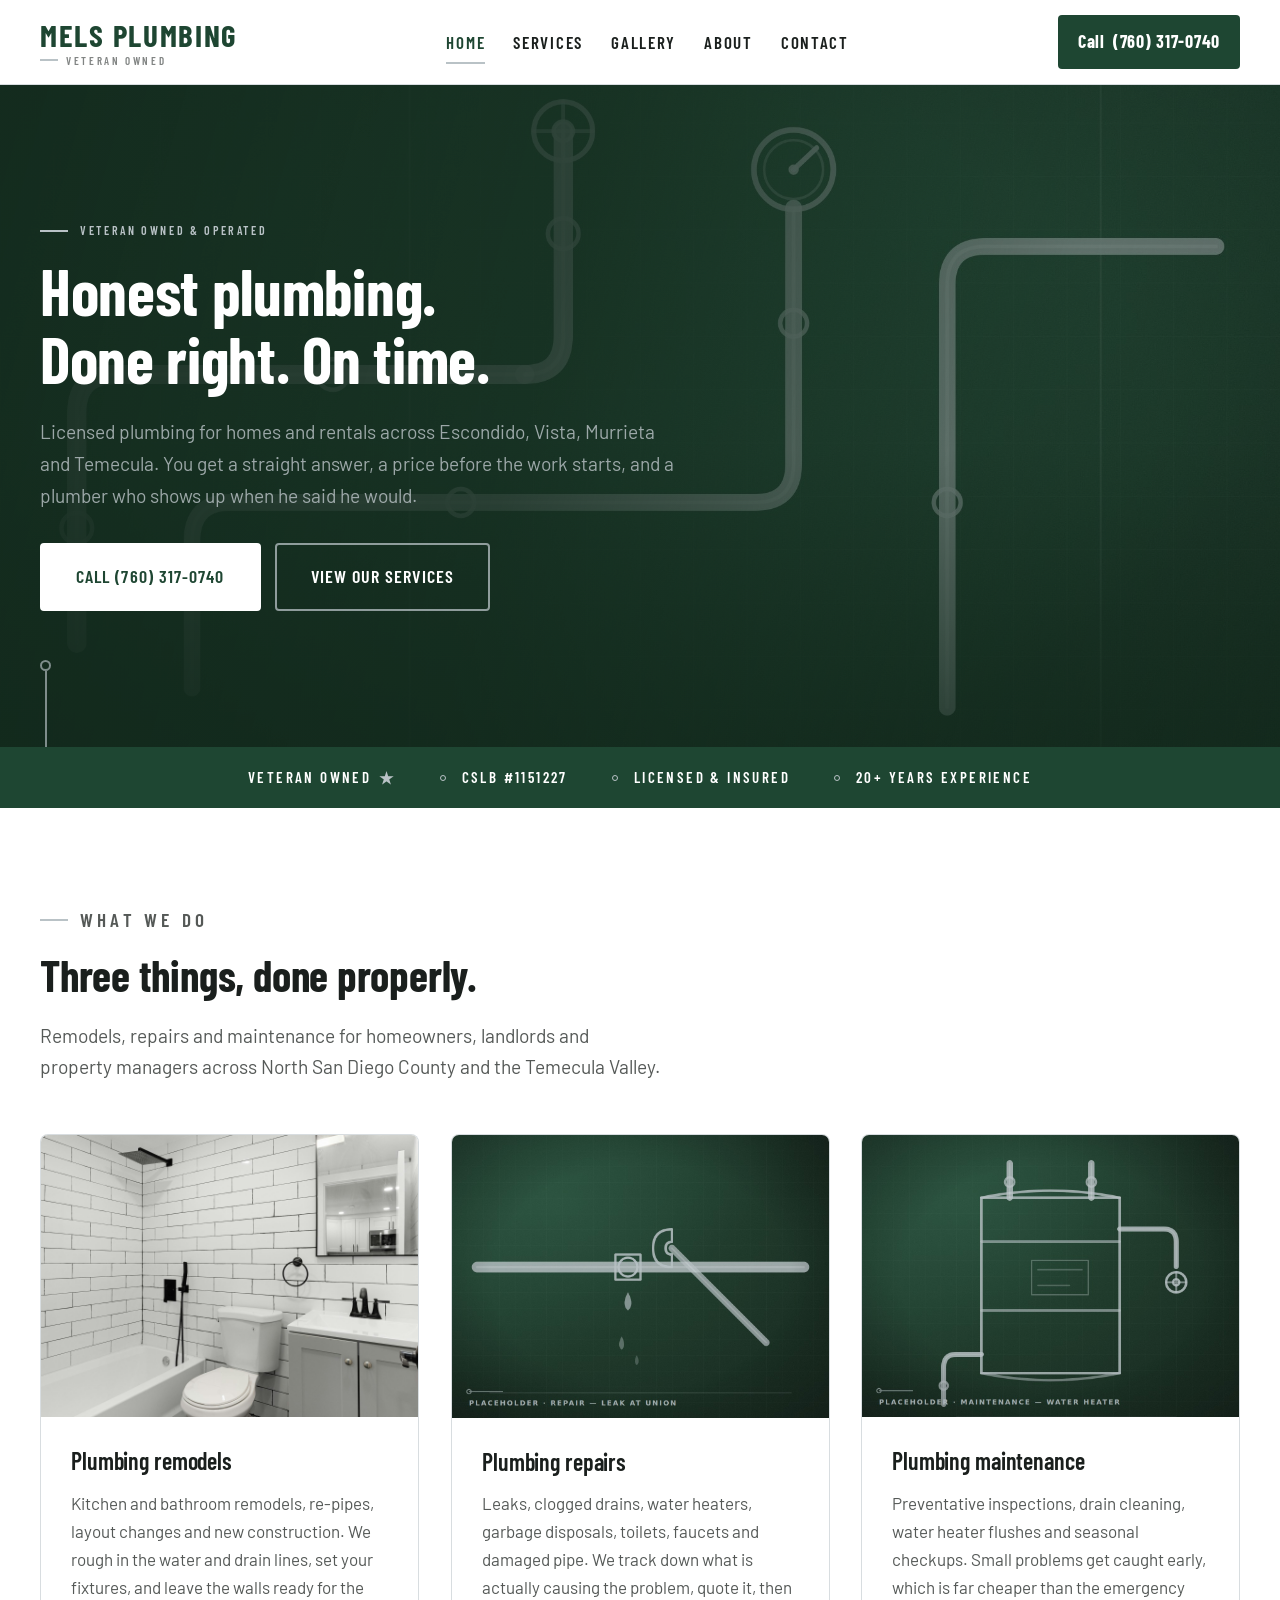
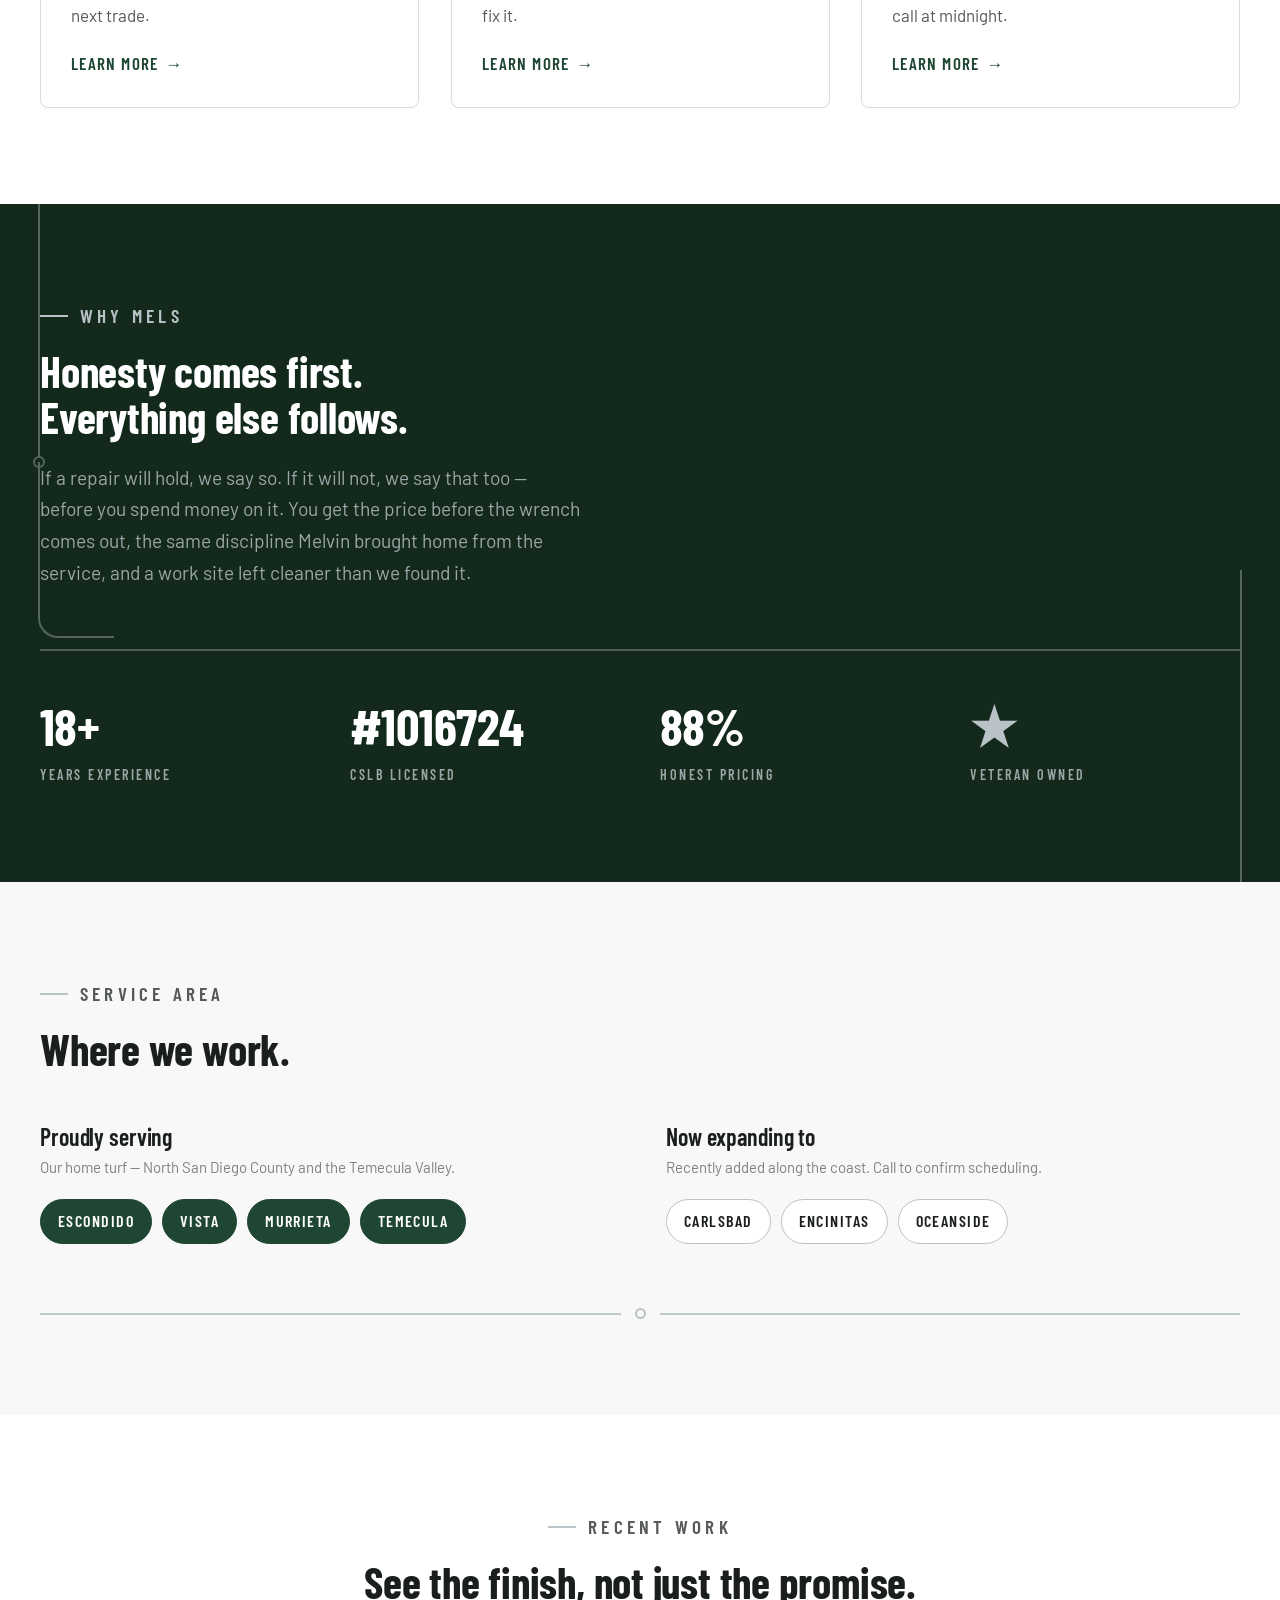
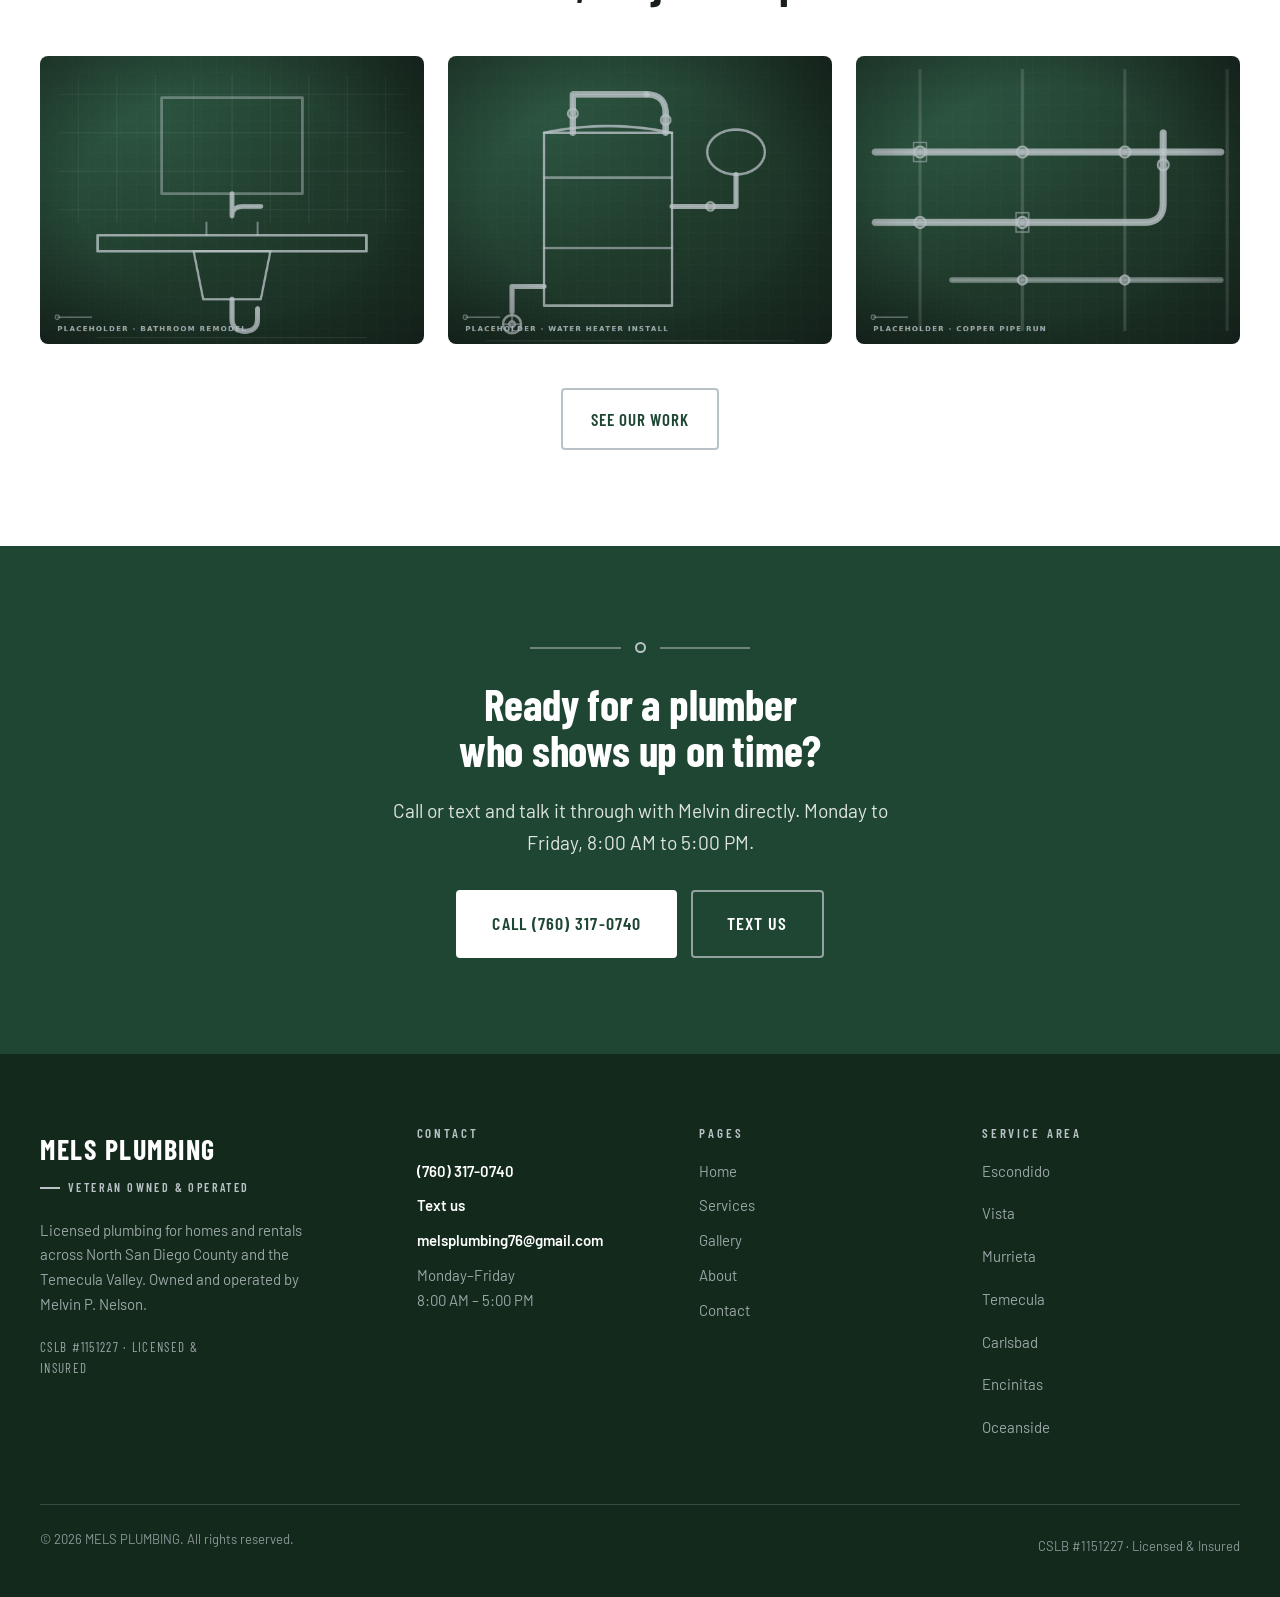
==== commit 68d792e1: "Swap remodel placeholder for real client photo Replace the generated service-remodel.jpg plate with " ====
--- a/index.html
+++ b/index.html
@@ -92,7 +92,7 @@
       <div class="card-grid">
         <article class="card reveal">
           <div class="card__media">
-            <img src="images/service-remodel.jpg" alt="New bathroom vanity and fixtures set during a plumbing remodel" width="1200" height="900" loading="lazy" decoding="async">
+            <img src="images/service-remodel.jpg" alt="Finished bathroom remodel with white subway tile, a new tub and shower valve, toilet and grey vanity" width="1200" height="900" loading="lazy" decoding="async">
           </div>
           <div class="card__body">
             <h3>Plumbing remodels</h3>
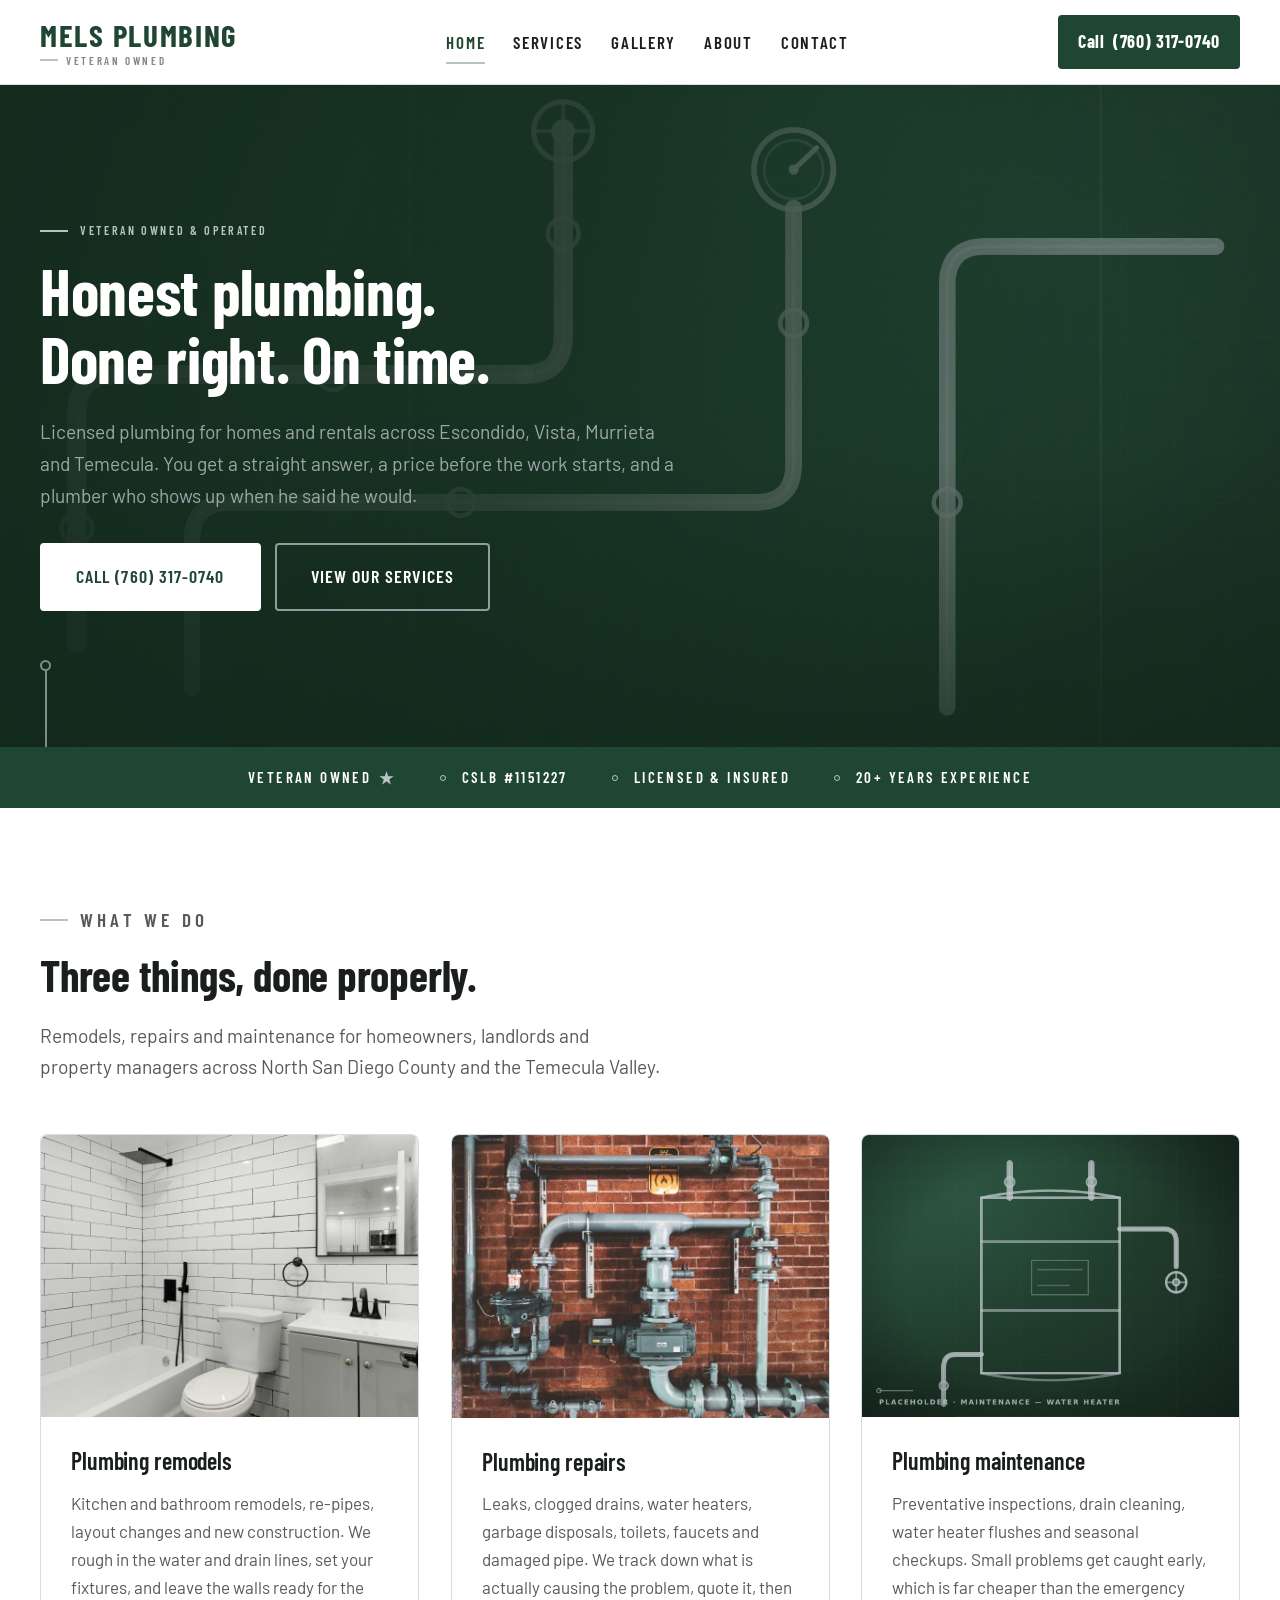
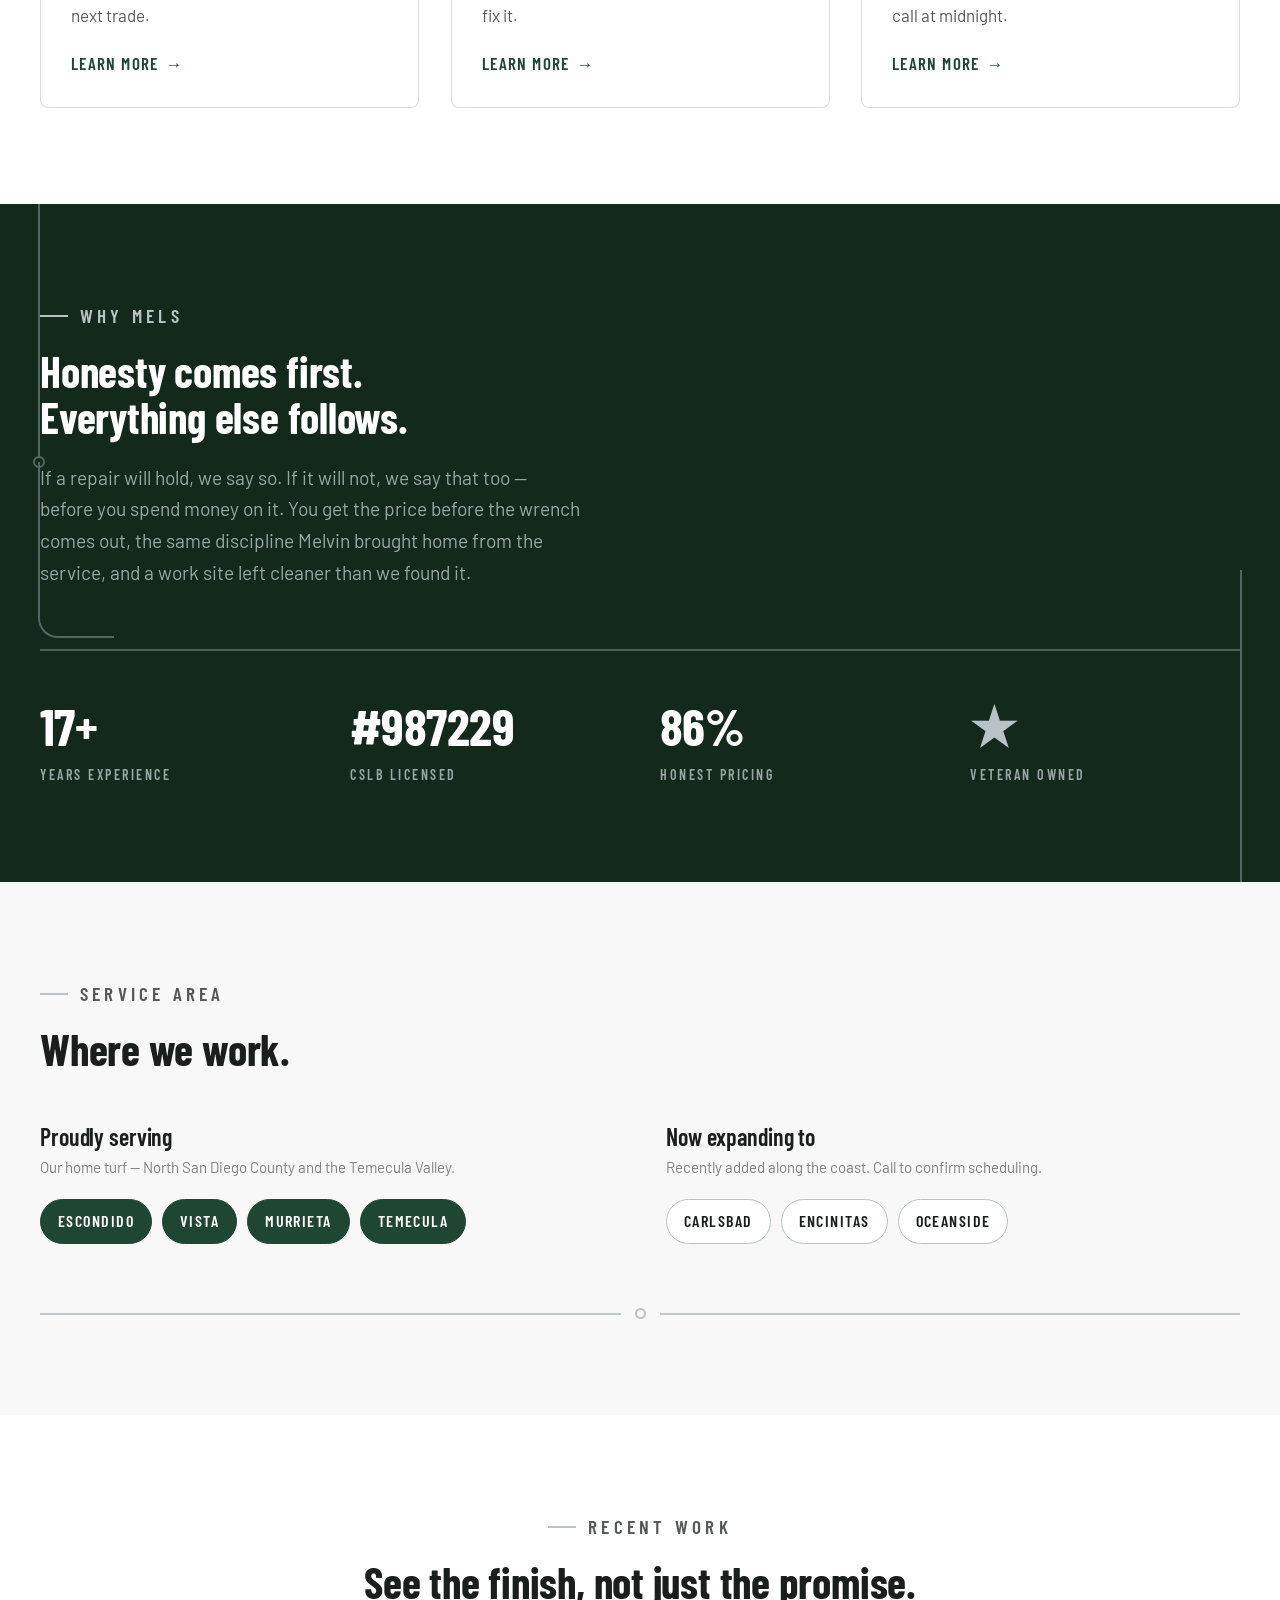
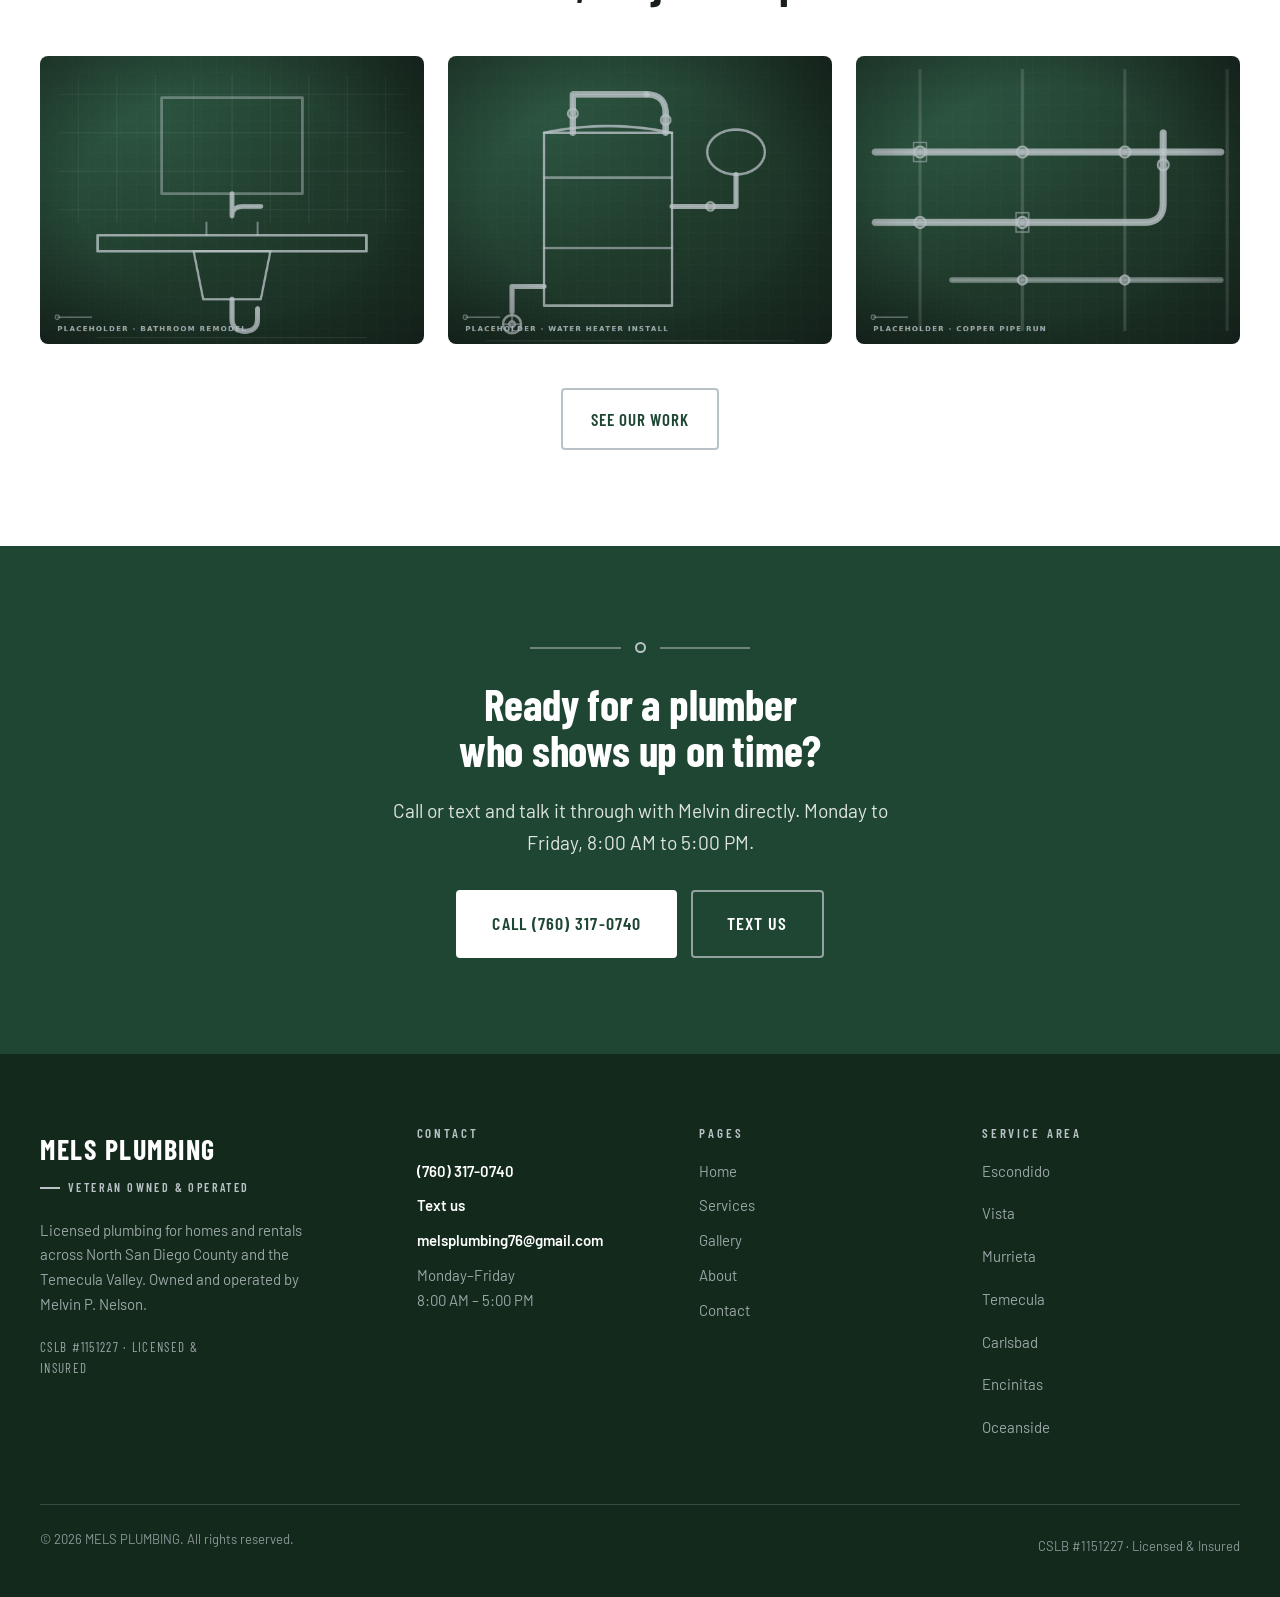
==== commit c5a75842: "Put client-chosen pipework photo in the repairs slot Replace the generated service-repair.jpg plate " ====
--- a/index.html
+++ b/index.html
@@ -103,7 +103,7 @@
 
         <article class="card reveal" data-delay="1">
           <div class="card__media">
-            <img src="images/service-repair.jpg" alt="Plumber tightening a compression fitting under a kitchen sink during a leak repair" width="1200" height="900" loading="lazy" decoding="async">
+            <img src="images/service-repair.jpg" alt="Steel pipework with valves and a pressure regulator plumbed across a brick wall" width="1200" height="900" loading="lazy" decoding="async">
           </div>
           <div class="card__body">
             <h3>Plumbing repairs</h3>
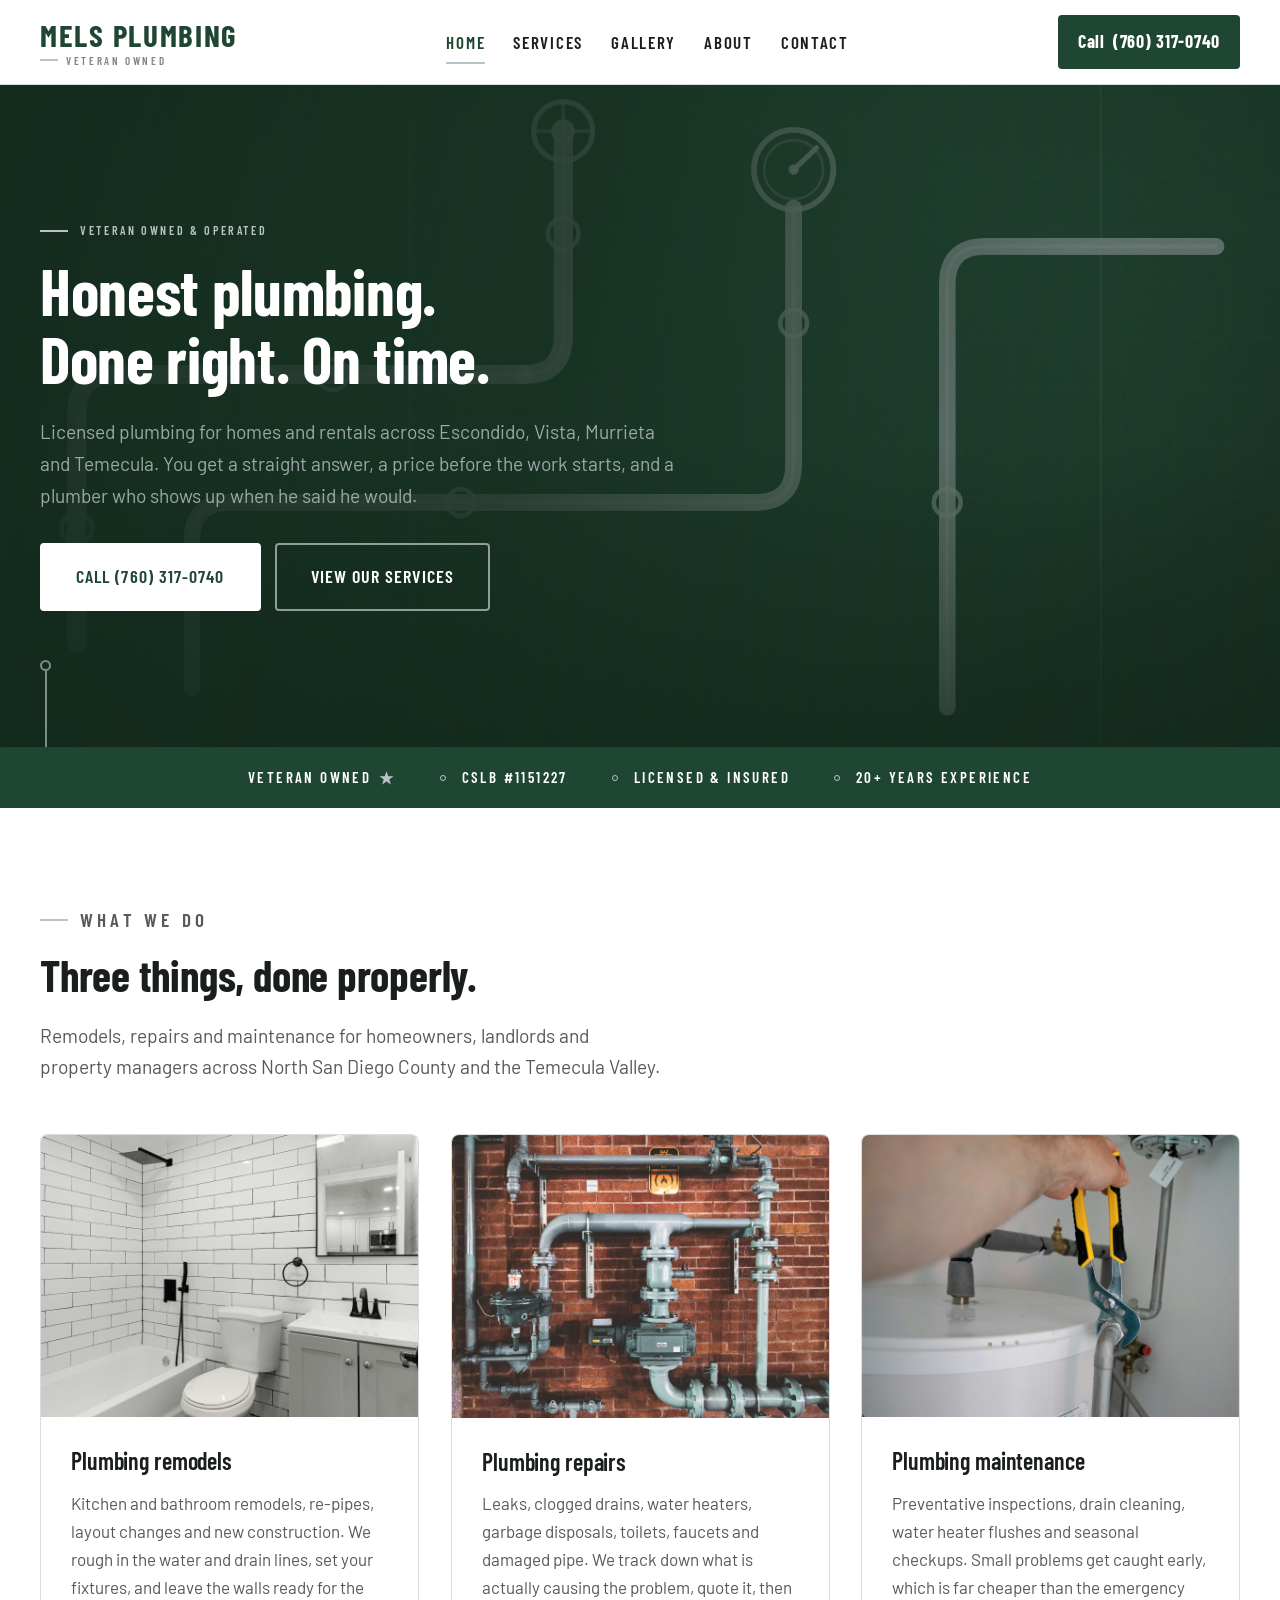
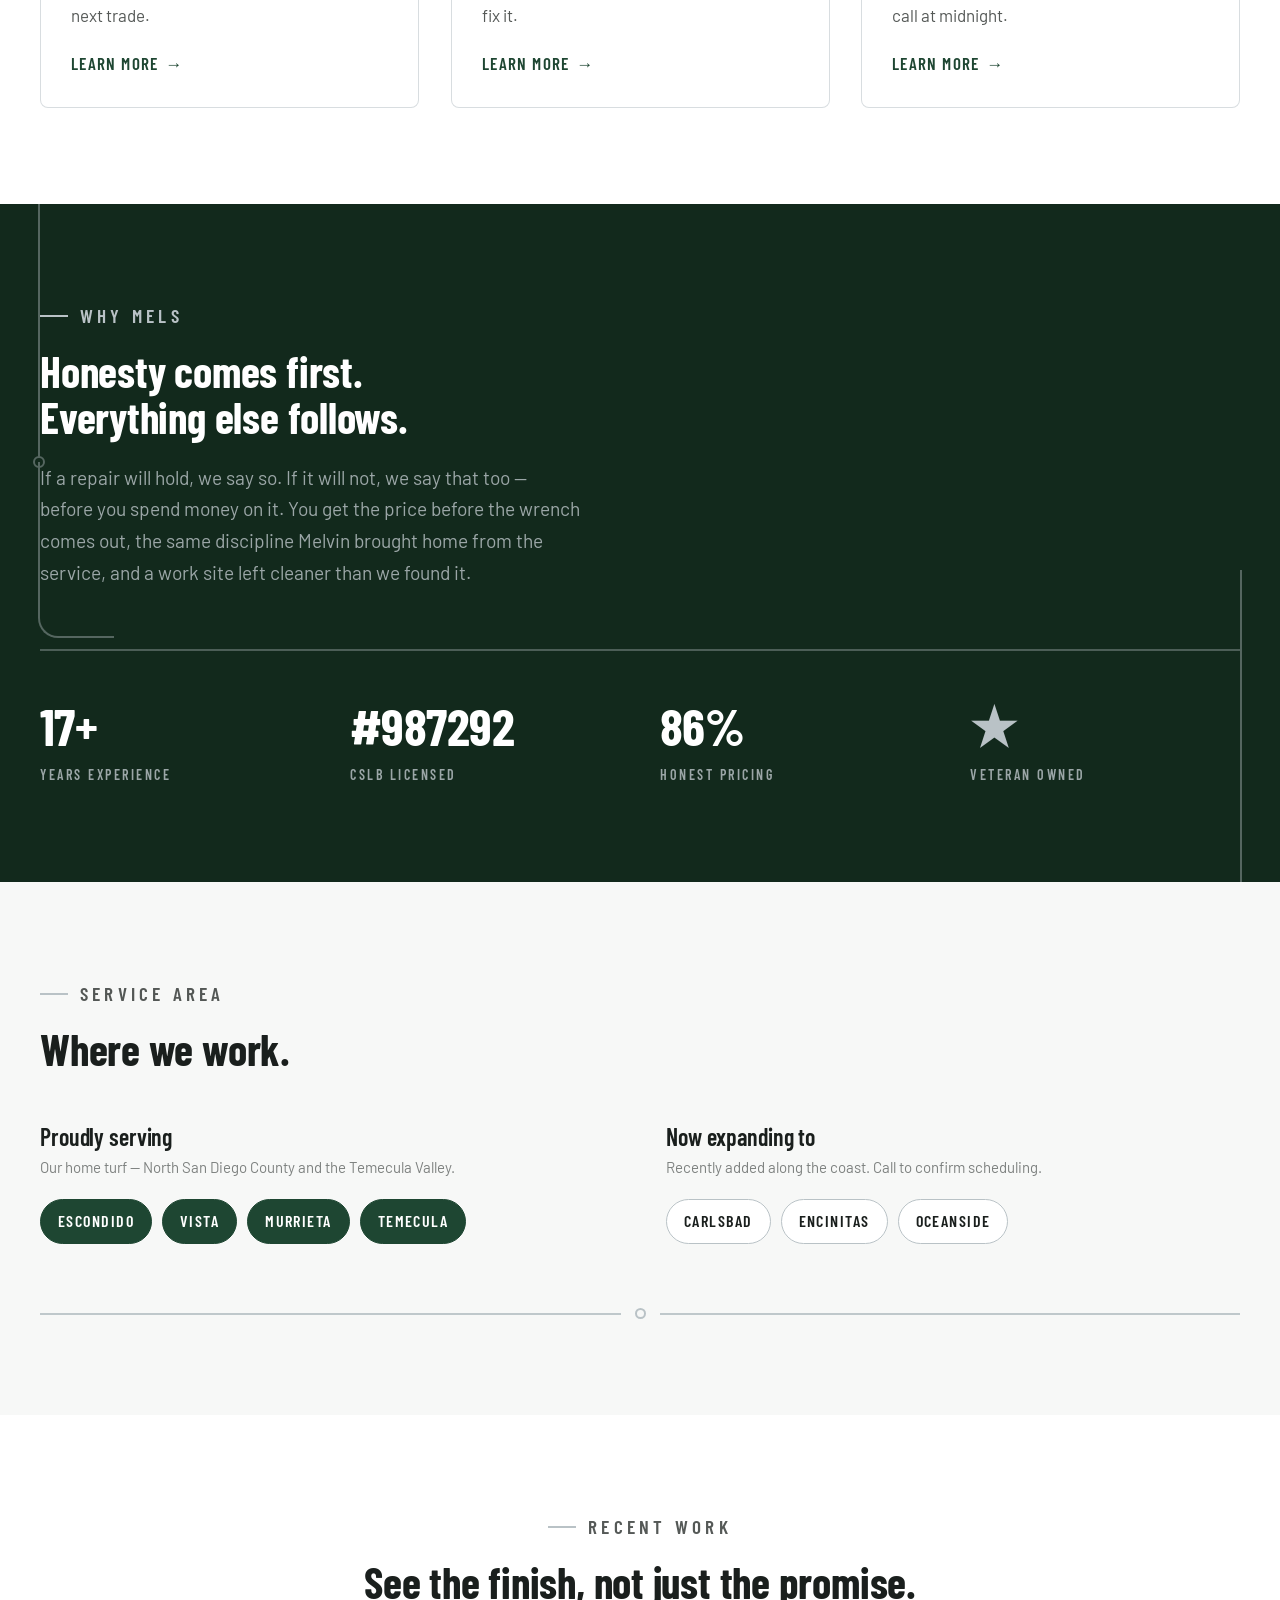
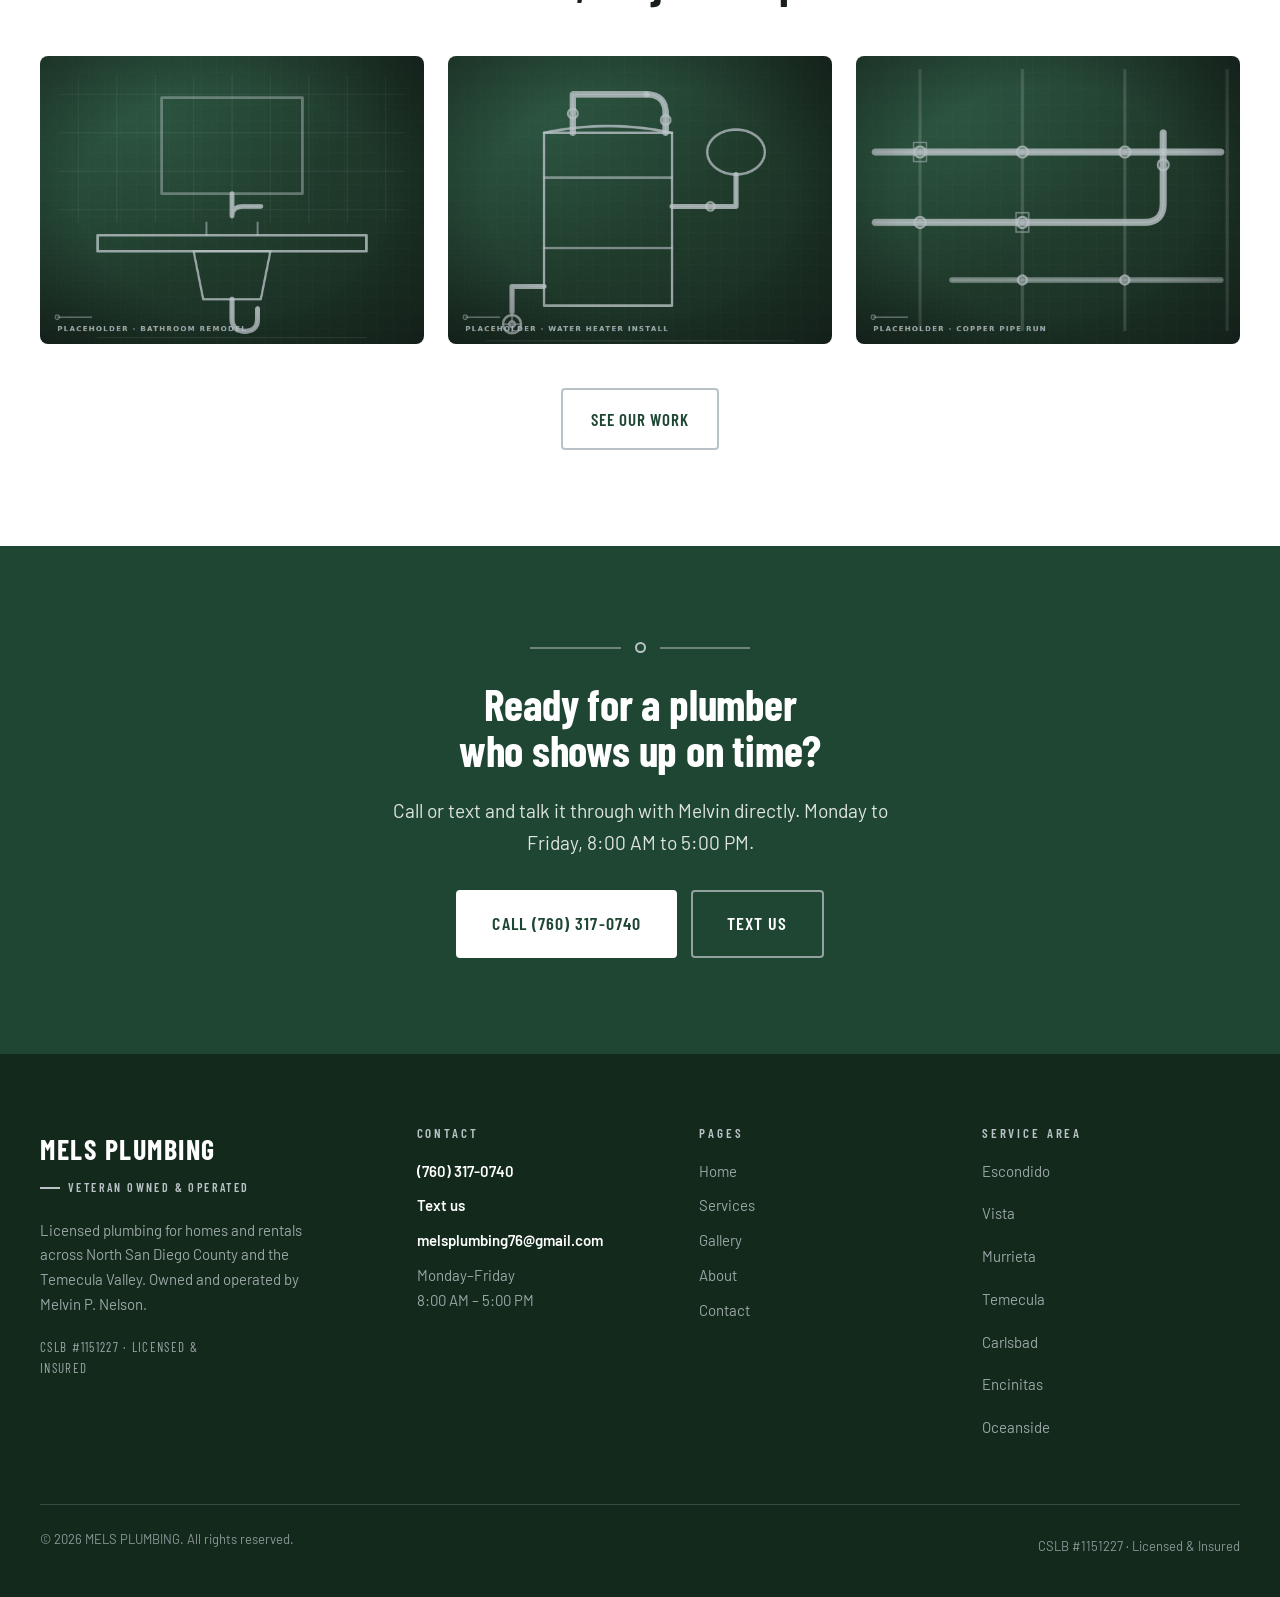
==== commit 17982903: "Add client water heater photo to the maintenance slot Pull the "plumbing maintence" photo from the D" ====
--- a/index.html
+++ b/index.html
@@ -114,7 +114,7 @@
 
         <article class="card reveal" data-delay="2">
           <div class="card__media">
-            <img src="images/service-maintenance.jpg" alt="Water heater being flushed during a scheduled plumbing maintenance visit" width="1200" height="900" loading="lazy" decoding="async">
+            <img src="images/service-maintenance.jpg" alt="Plumber tightening a water heater supply connection with pliers during a maintenance visit" width="1200" height="900" loading="lazy" decoding="async">
           </div>
           <div class="card__body">
             <h3>Plumbing maintenance</h3>
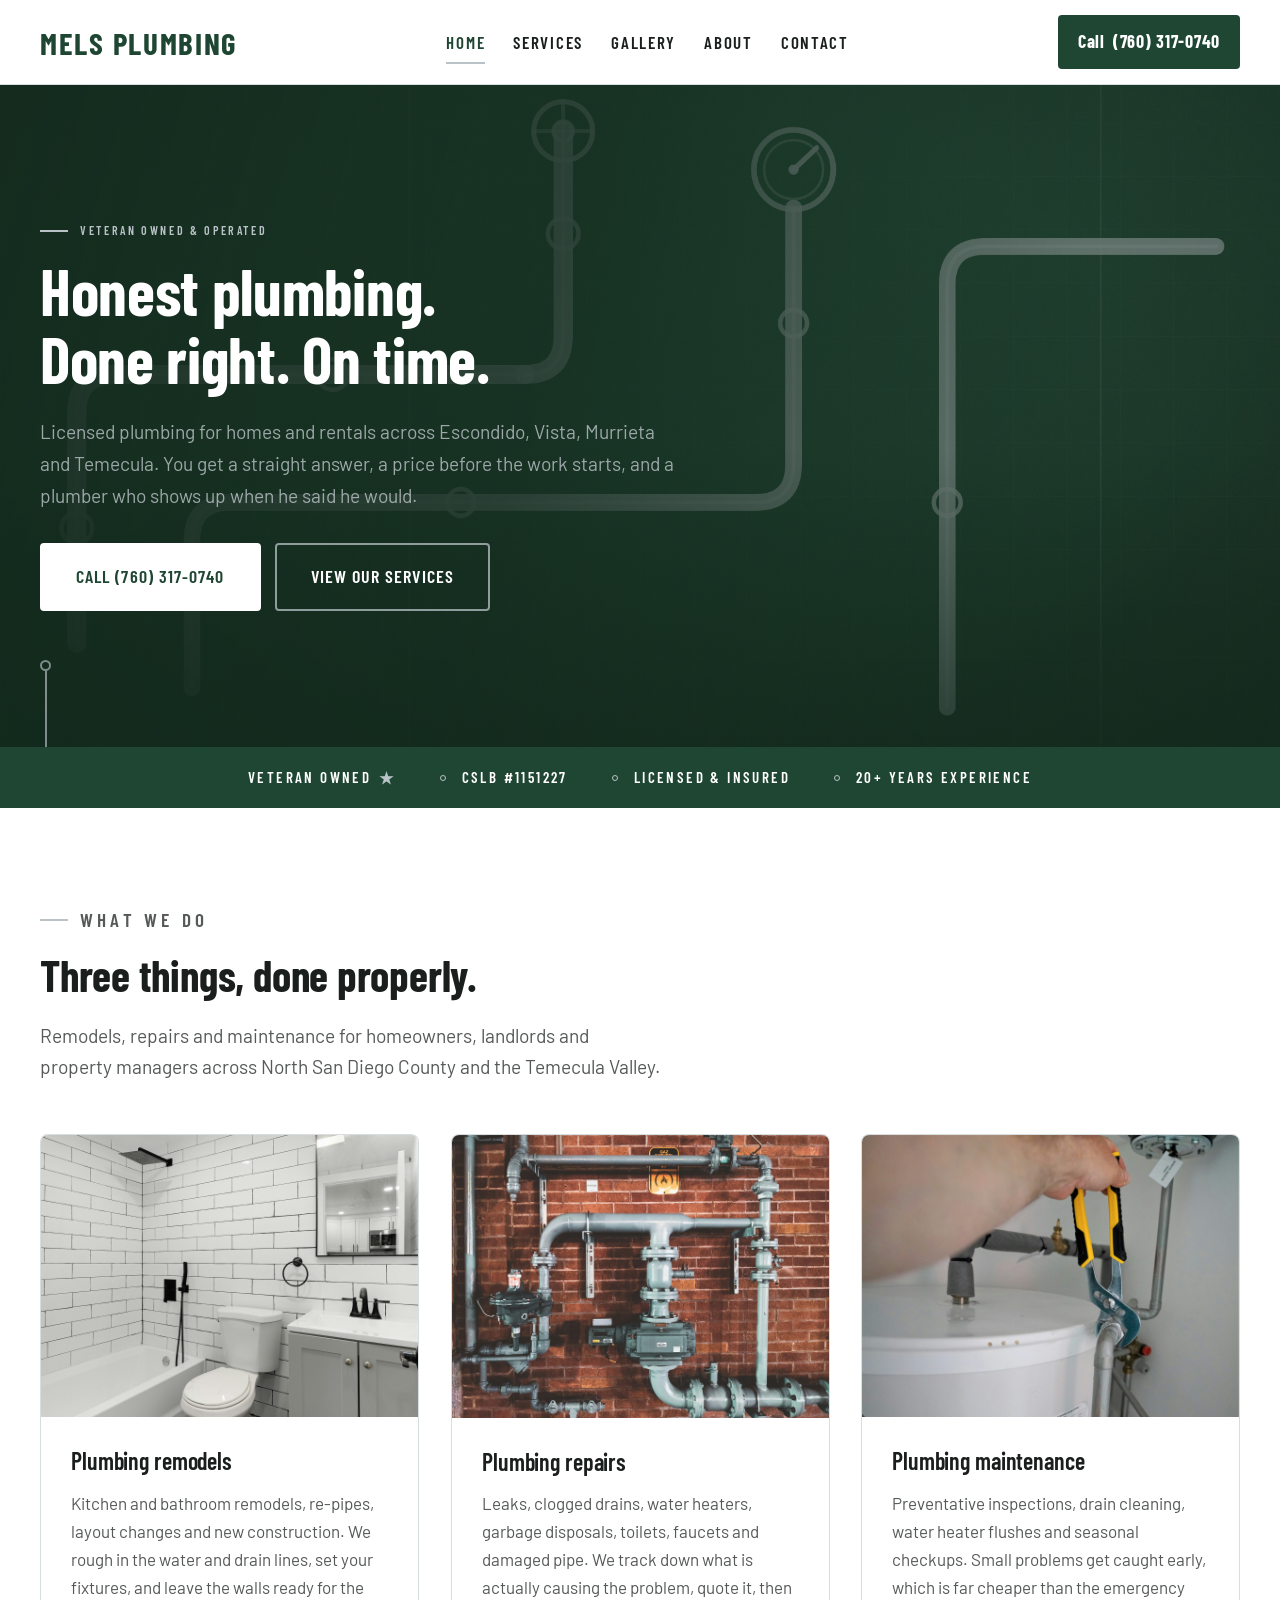
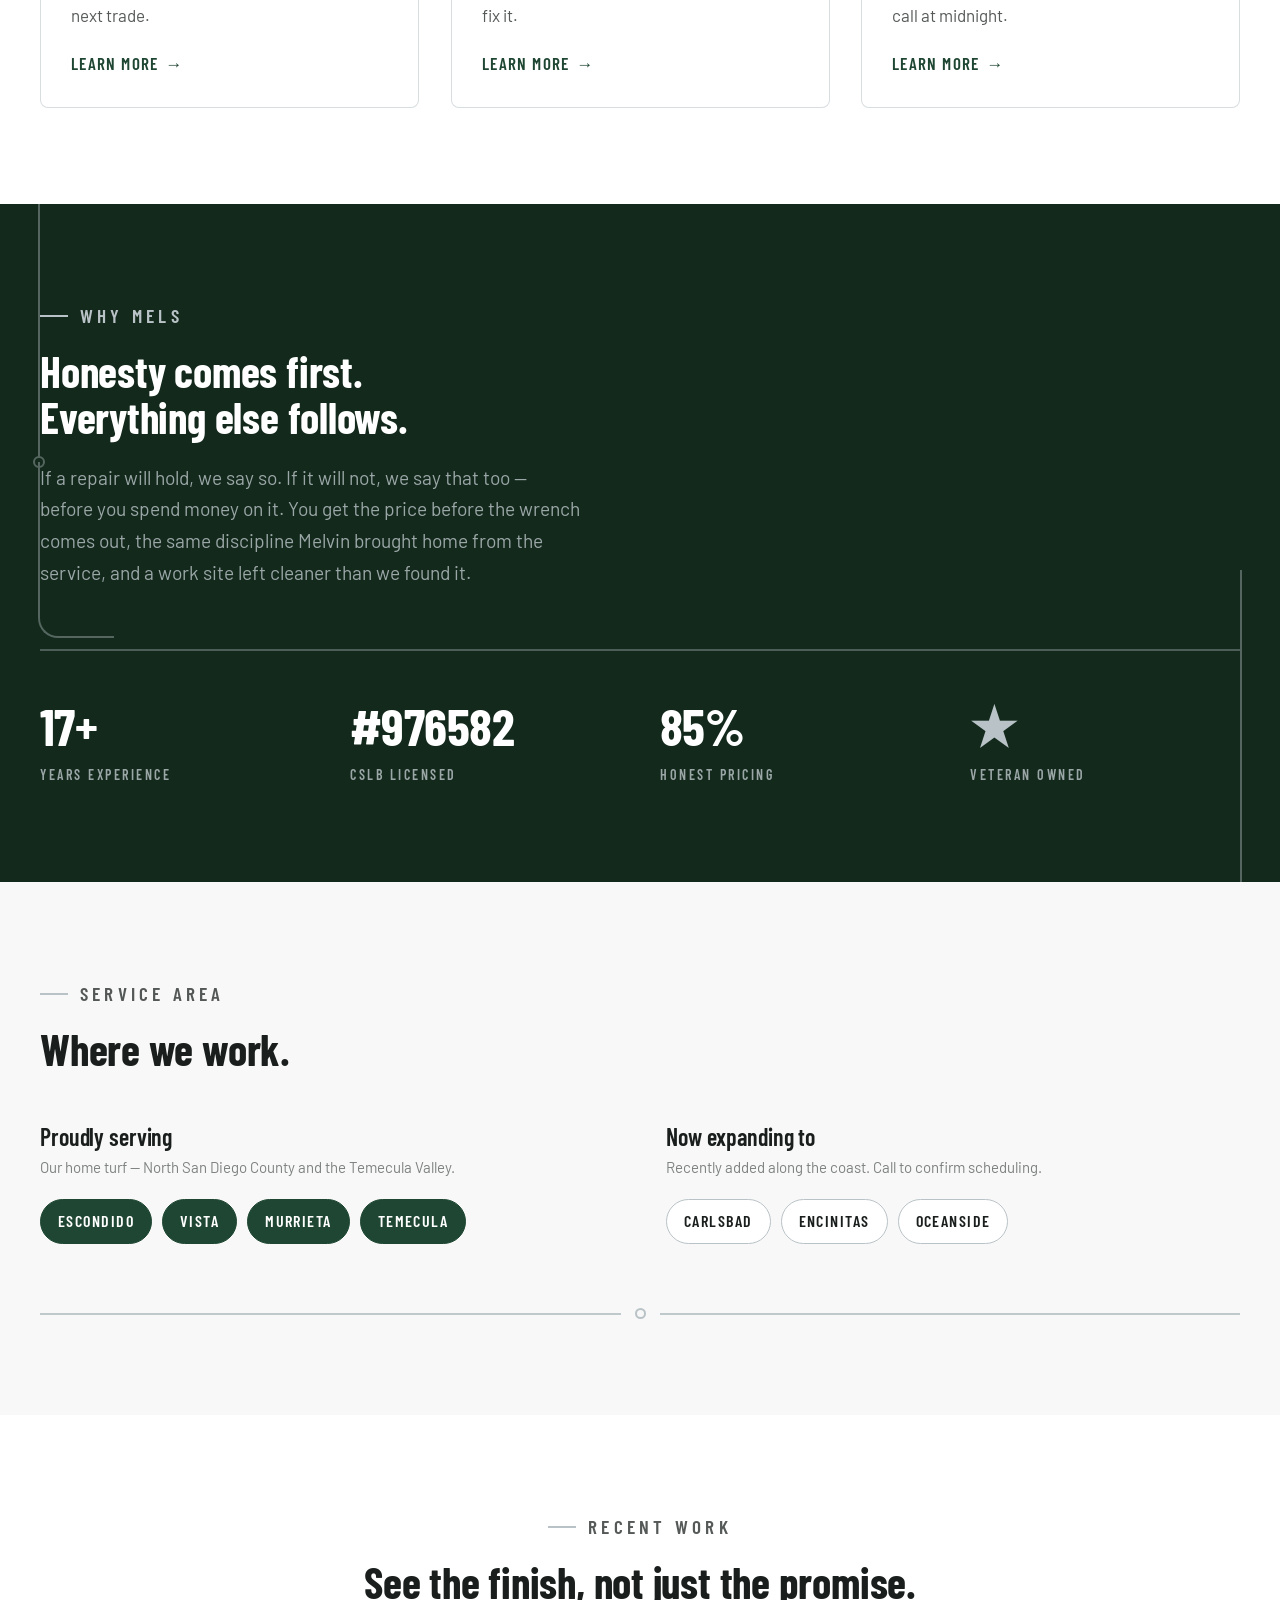
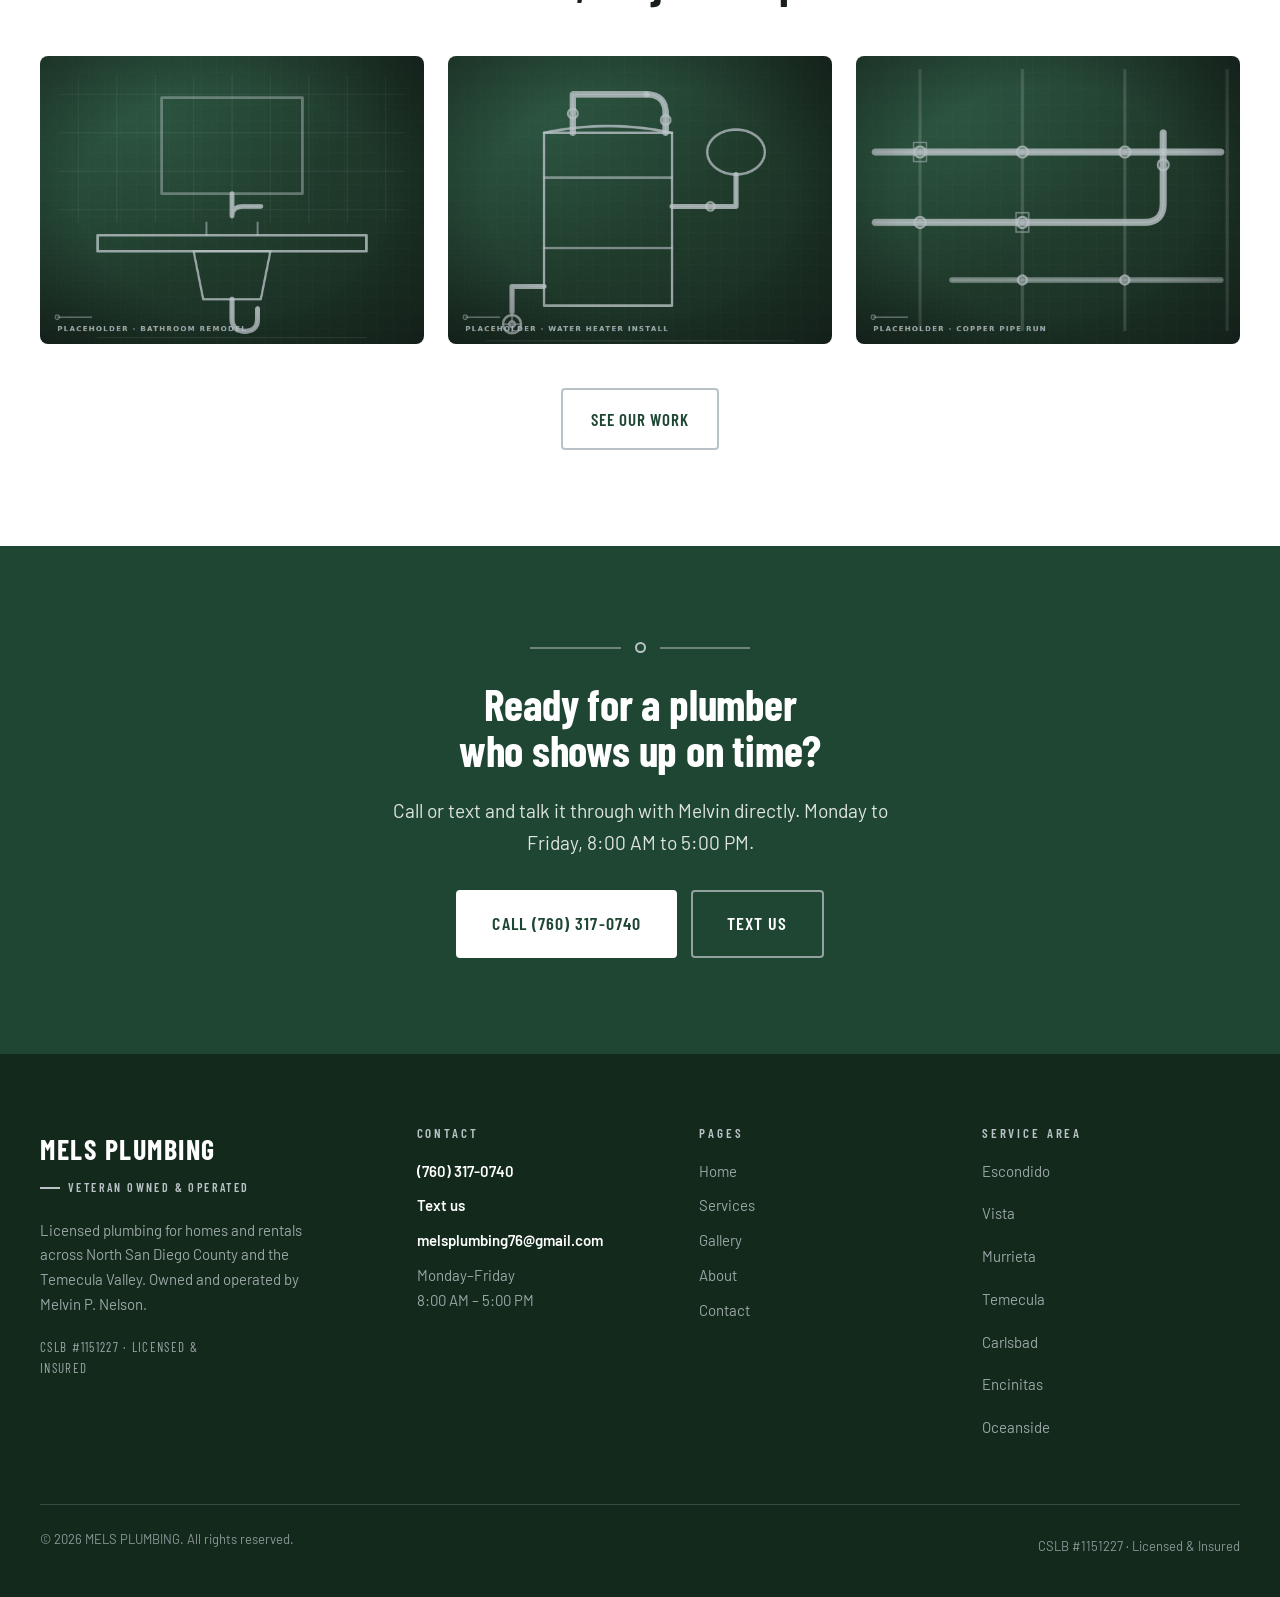
==== commit 901aaffa: "Drop the "Veteran Owned" tag from the header wordmark Remove the small tagline under the MELS PLUMBI" ====
--- a/index.html
+++ b/index.html
@@ -23,7 +23,6 @@
   <div class="container header-inner">
     <a class="wordmark" href="index.html">
       <span class="wordmark__name">MELS PLUMBING</span>
-      <span class="wordmark__tag">Veteran Owned</span>
     </a>
 
     <button class="nav-toggle" type="button" aria-expanded="false" aria-controls="primary-nav" aria-label="Open menu">
--- a/css/styles.css
+++ b/css/styles.css
@@ -411,24 +411,6 @@
   letter-spacing: 0.055em;
   color: var(--green);
   text-transform: uppercase;
-}
-.wordmark__tag {
-  display: flex;
-  align-items: center;
-  gap: 0.5rem;
-  margin-top: 0.3125rem;
-  font-family: var(--font-display);
-  font-weight: 600;
-  font-size: 0.6875rem;
-  letter-spacing: 0.24em;
-  text-transform: uppercase;
-  color: var(--ink-faint);
-}
-.wordmark__tag::before {
-  content: "";
-  width: 18px;
-  height: 2px;
-  background: var(--silver);
 }
 .wordmark:hover .wordmark__name { color: var(--green-soft); }
 
@@ -1391,7 +1373,6 @@
   /* Wordmark + hamburger + call button have to share 375px */
   .header-inner { gap: 0.5rem; }
   .wordmark__name { font-size: 1.3125rem; }
-  .wordmark__tag { font-size: 0.625rem; letter-spacing: 0.18em; }
   .nav-toggle { width: 42px; height: 42px; }
   .header-phone { font-size: 0.9375rem; padding: 0.5rem 0.8125rem; }
   .header-phone__label { display: none; }
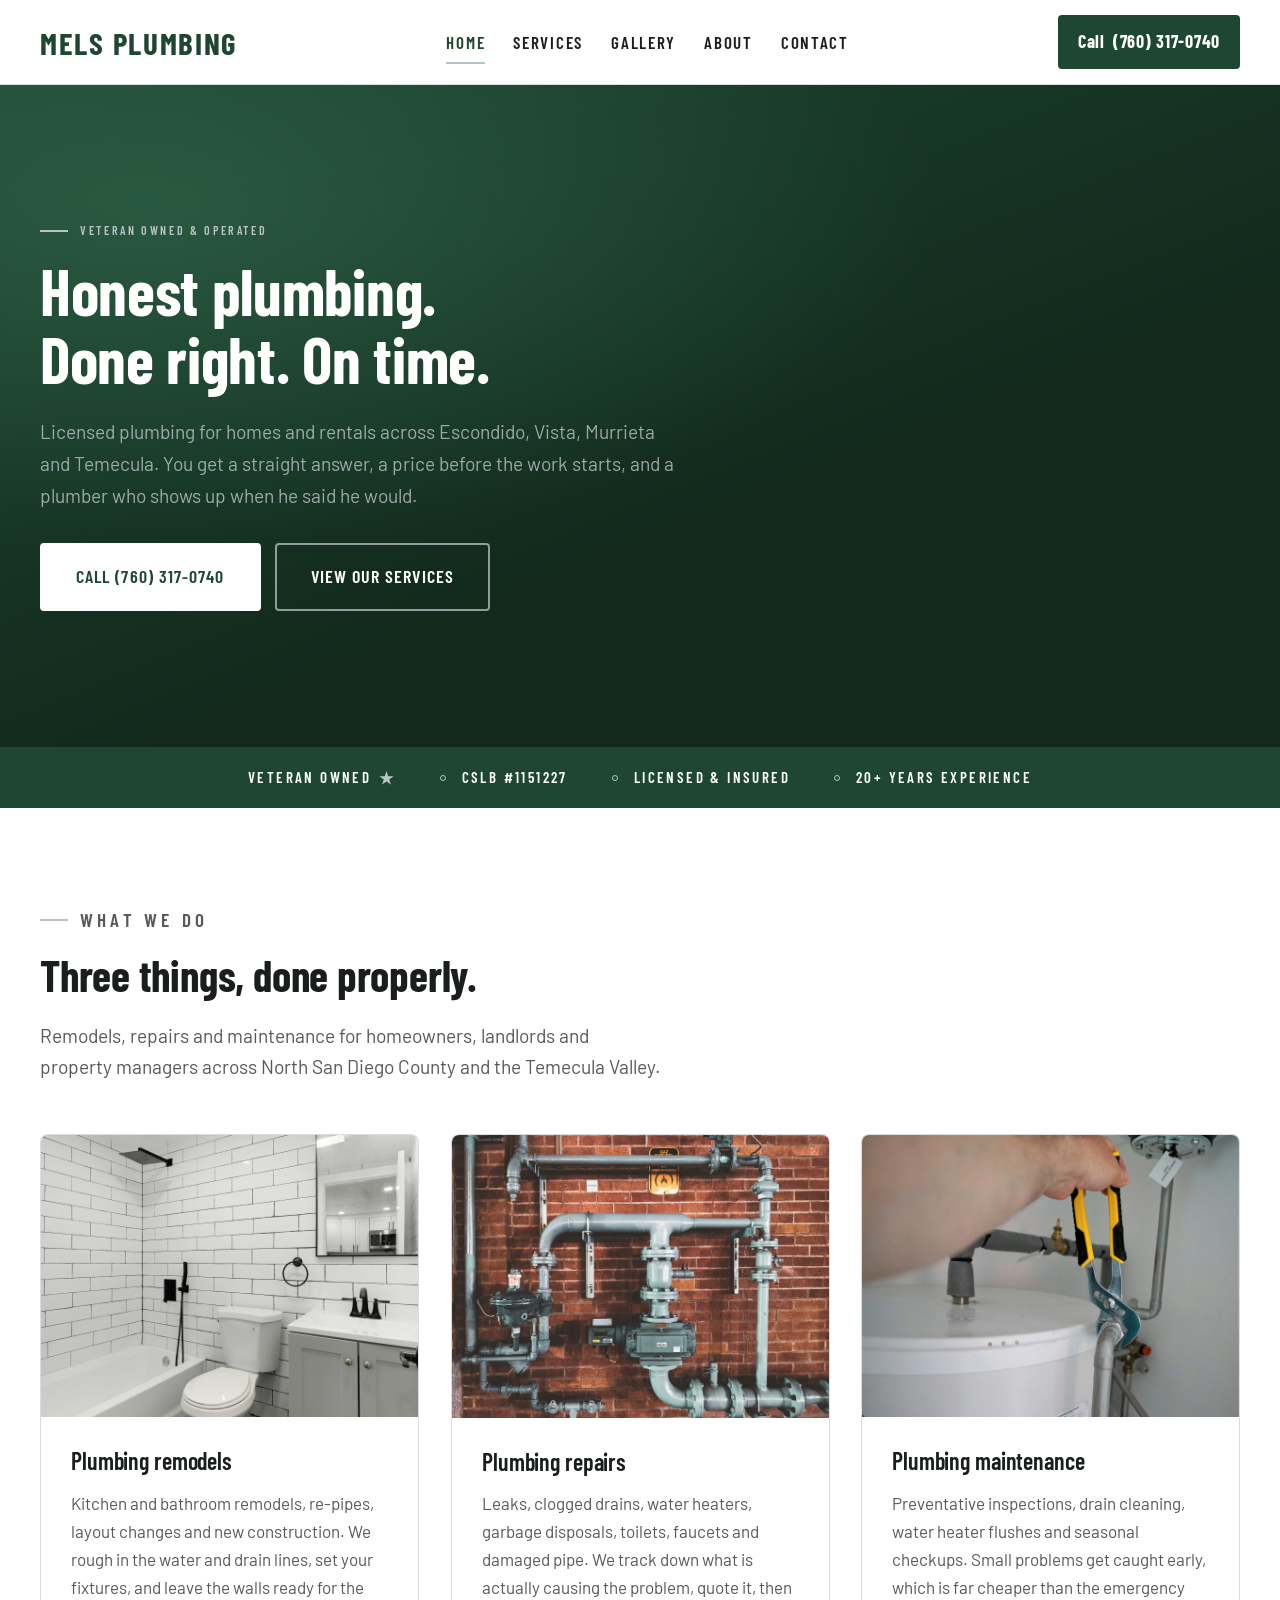
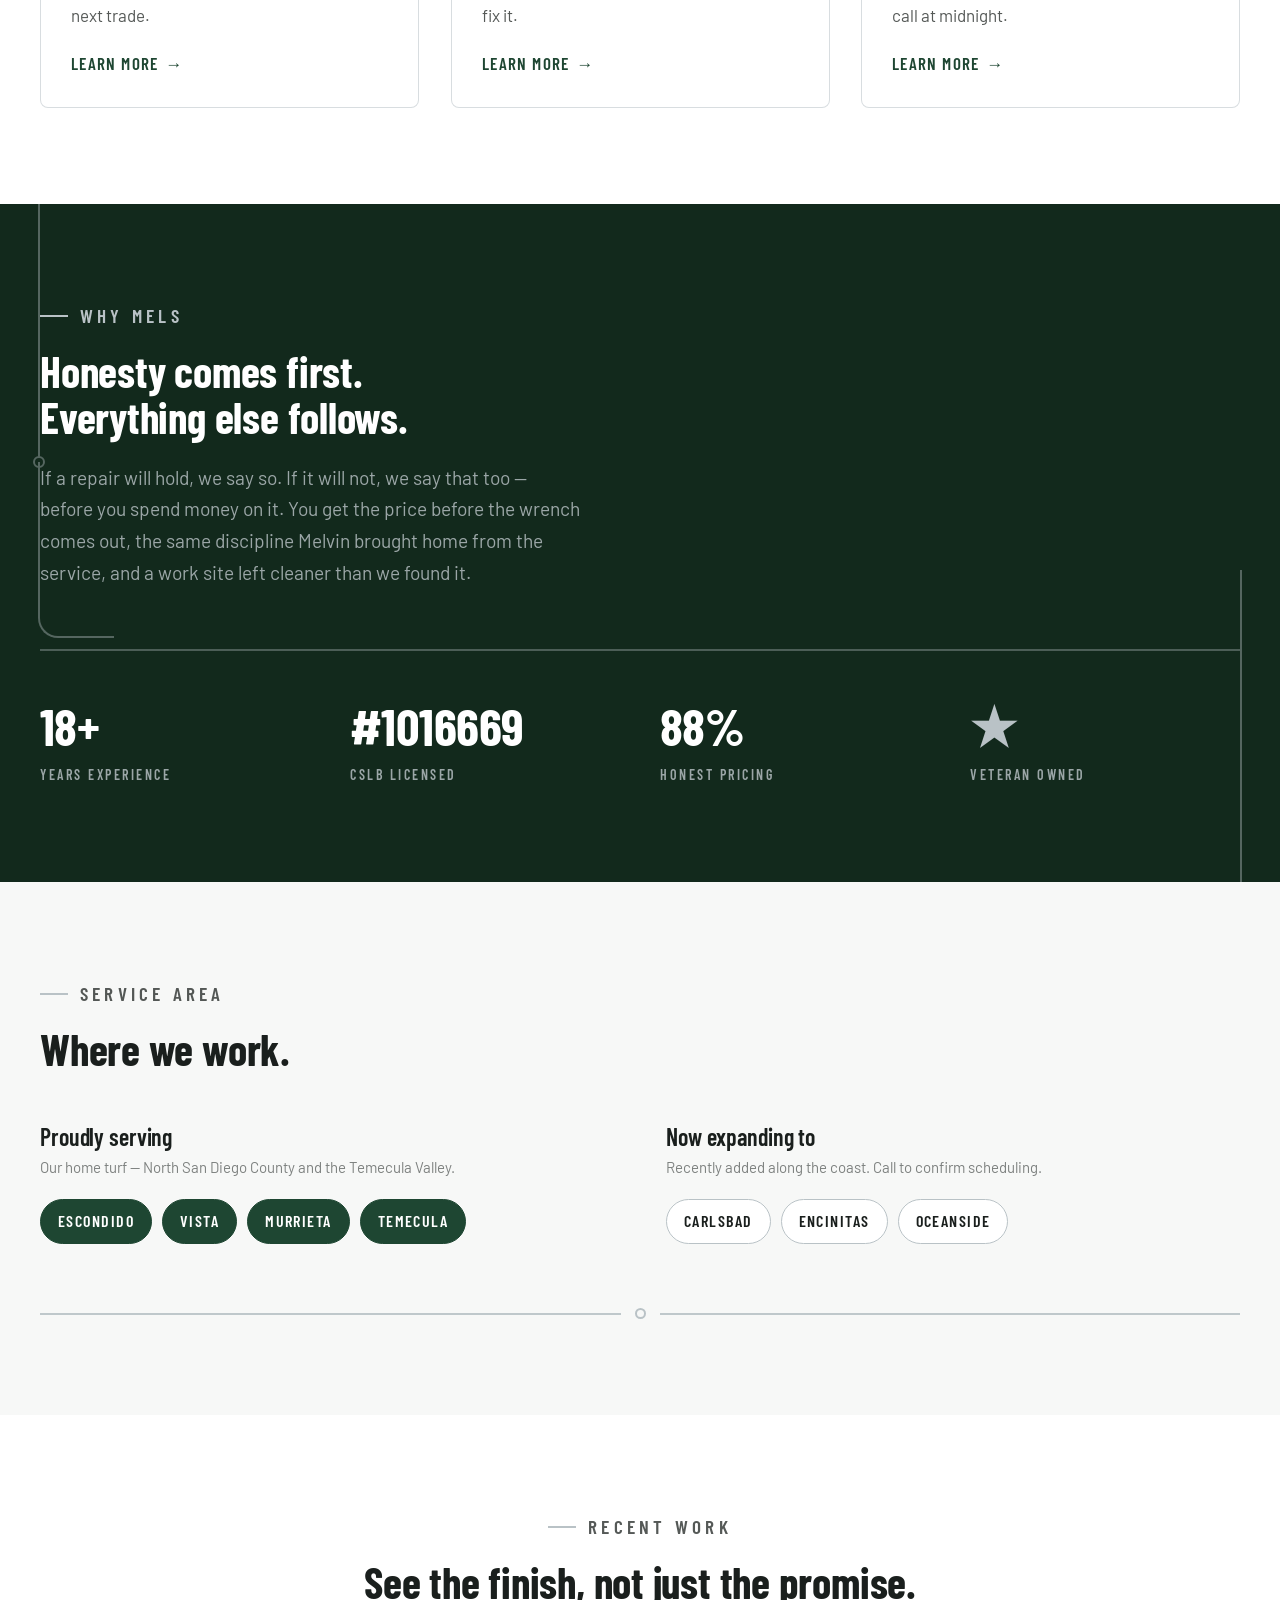
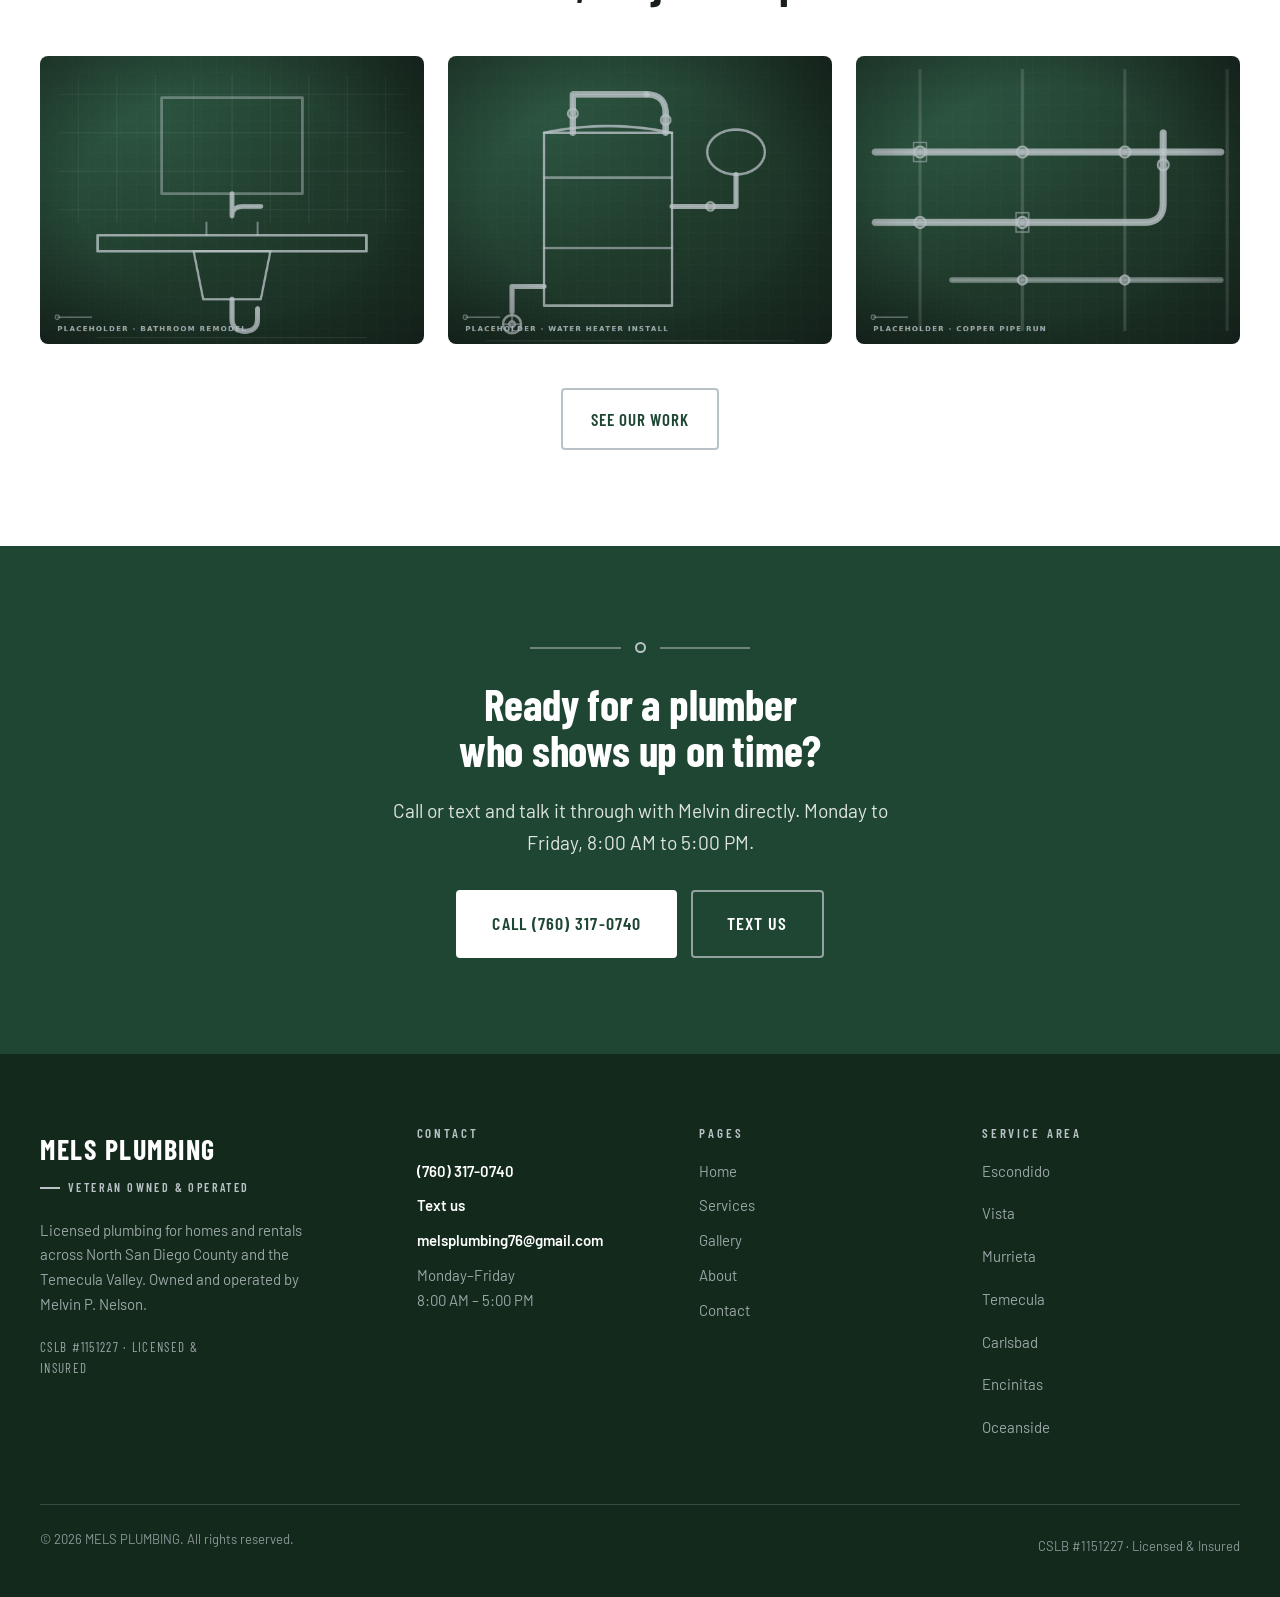
==== commit 246b3629: "Make every hero solid green, drop the pipe motif from them Per client request the heroes are now pla" ====
--- a/index.html
+++ b/index.html
@@ -49,10 +49,6 @@
 
   <!-- Hero -->
   <section class="hero">
-    <div class="hero__media">
-      <img src="images/hero.jpg" alt="Copper water lines and shut-off valves roughed in behind a wall on a North County plumbing job" width="2000" height="1250" fetchpriority="high" decoding="async">
-    </div>
-    <div class="hero__scrim" aria-hidden="true"></div>
     <div class="container">
       <div class="hero__inner">
         <p class="eyebrow">Veteran owned &amp; operated</p>
@@ -64,7 +60,6 @@
         </div>
       </div>
     </div>
-    <div class="hero__pipe pipe-drop" aria-hidden="true"><i></i><span></span></div>
   </section>
 
   <!-- Trust strip -->
--- a/css/styles.css
+++ b/css/styles.css
@@ -280,20 +280,6 @@
   background: var(--silver);
 }
 
-/* Vertical pipe drop used in heroes */
-.pipe-drop {
-  display: flex;
-  flex-direction: column;
-  align-items: center;
-  gap: 0;
-}
-.pipe-drop span { width: 2px; height: clamp(40px, 7vw, 76px); background: var(--silver); }
-.pipe-drop i {
-  width: 11px; height: 11px;
-  border: 2px solid var(--silver);
-  border-radius: 50%;
-}
-
 /* --------------------------------------------------------------------------
    5. Buttons
    -------------------------------------------------------------------------- */
@@ -506,28 +492,15 @@
 /* --------------------------------------------------------------------------
    7. Hero (home)
    -------------------------------------------------------------------------- */
+/* Solid green — no photo. Depth comes from a soft green-soft glow behind the
+   headline over a diagonal green to green-deep fall-off. */
 .hero {
   position: relative;
-  background: var(--green-deep);
+  background:
+    radial-gradient(105% 90% at 12% 18%, rgba(46, 97, 71, 0.75) 0%, rgba(46, 97, 71, 0) 58%),
+    linear-gradient(158deg, var(--green) 0%, var(--green-deep) 62%, var(--green-deep) 100%);
   color: var(--white);
   overflow: hidden;
-}
-.hero__media {
-  position: absolute;
-  inset: 0;
-  background: var(--silver);
-}
-.hero__media img {
-  width: 100%;
-  height: 100%;
-  object-fit: cover;
-}
-.hero__scrim {
-  position: absolute;
-  inset: 0;
-  background:
-    linear-gradient(105deg, rgba(18, 41, 28, 0.94) 0%, rgba(18, 41, 28, 0.82) 42%, rgba(18, 41, 28, 0.45) 78%, rgba(18, 41, 28, 0.34) 100%),
-    linear-gradient(to top, rgba(18, 41, 28, 0.7) 0%, rgba(18, 41, 28, 0) 45%);
 }
 .hero__inner {
   position: relative;
@@ -542,19 +515,13 @@
   margin-bottom: 2rem;
 }
 .hero .eyebrow { color: var(--silver); }
-.hero__pipe {
-  position: absolute;
-  left: var(--gutter);
-  bottom: 0;
-  z-index: 1;
-}
-.hero__pipe span { background: rgba(185, 194, 198, 0.65); }
-.hero__pipe i { border-color: rgba(185, 194, 198, 0.65); }
-
-/* Slim page hero (interior pages) */
+
+/* Slim page hero (interior pages) — same solid-green treatment, shallower */
 .page-hero {
   position: relative;
-  background: var(--green-deep);
+  background:
+    radial-gradient(100% 130% at 10% 12%, rgba(46, 97, 71, 0.6) 0%, rgba(46, 97, 71, 0) 60%),
+    linear-gradient(158deg, var(--green) 0%, var(--green-deep) 68%);
   color: var(--white);
   overflow: hidden;
 }
@@ -571,41 +538,6 @@
   margin: 0;
 }
 .page-hero .eyebrow { color: var(--silver); }
-/* Pipe routing: enters top-right, elbows down and left across the hero */
-.page-hero__pipe {
-  position: absolute;
-  top: 0;
-  right: 0;
-  width: min(46%, 420px);
-  height: 100%;
-  pointer-events: none;
-  opacity: 0.55;
-}
-.page-hero__pipe i { position: absolute; display: block; }
-.page-hero__pipe .a {
-  top: 0;
-  right: 22%;
-  width: 2px;
-  height: 42%;
-  background: var(--silver);
-}
-.page-hero__pipe .b {
-  top: 42%;
-  right: 22%;
-  width: 60%;
-  height: 40%;
-  border-left: 2px solid var(--silver);
-  border-bottom: 2px solid var(--silver);
-  border-bottom-left-radius: 20px;
-}
-.page-hero__pipe .c {
-  top: calc(82% - 6px);
-  right: calc(82% - 6px);
-  width: 12px;
-  height: 12px;
-  border: 2px solid var(--silver);
-  border-radius: 50%;
-}
 
 /* --------------------------------------------------------------------------
    8. Trust strip
@@ -1363,8 +1295,6 @@
 @media (max-width: 768px) {
   :root { --sticky-bar-h: 68px; }
   .sticky-bar { display: flex; }
-  /* Not enough room to route beside the copy at this width */
-  .page-hero__pipe { display: none; }
   .hero__inner { padding-block: clamp(3.5rem, 14vw, 5rem); }
   .footer-bottom { padding-bottom: 2rem; }
 }
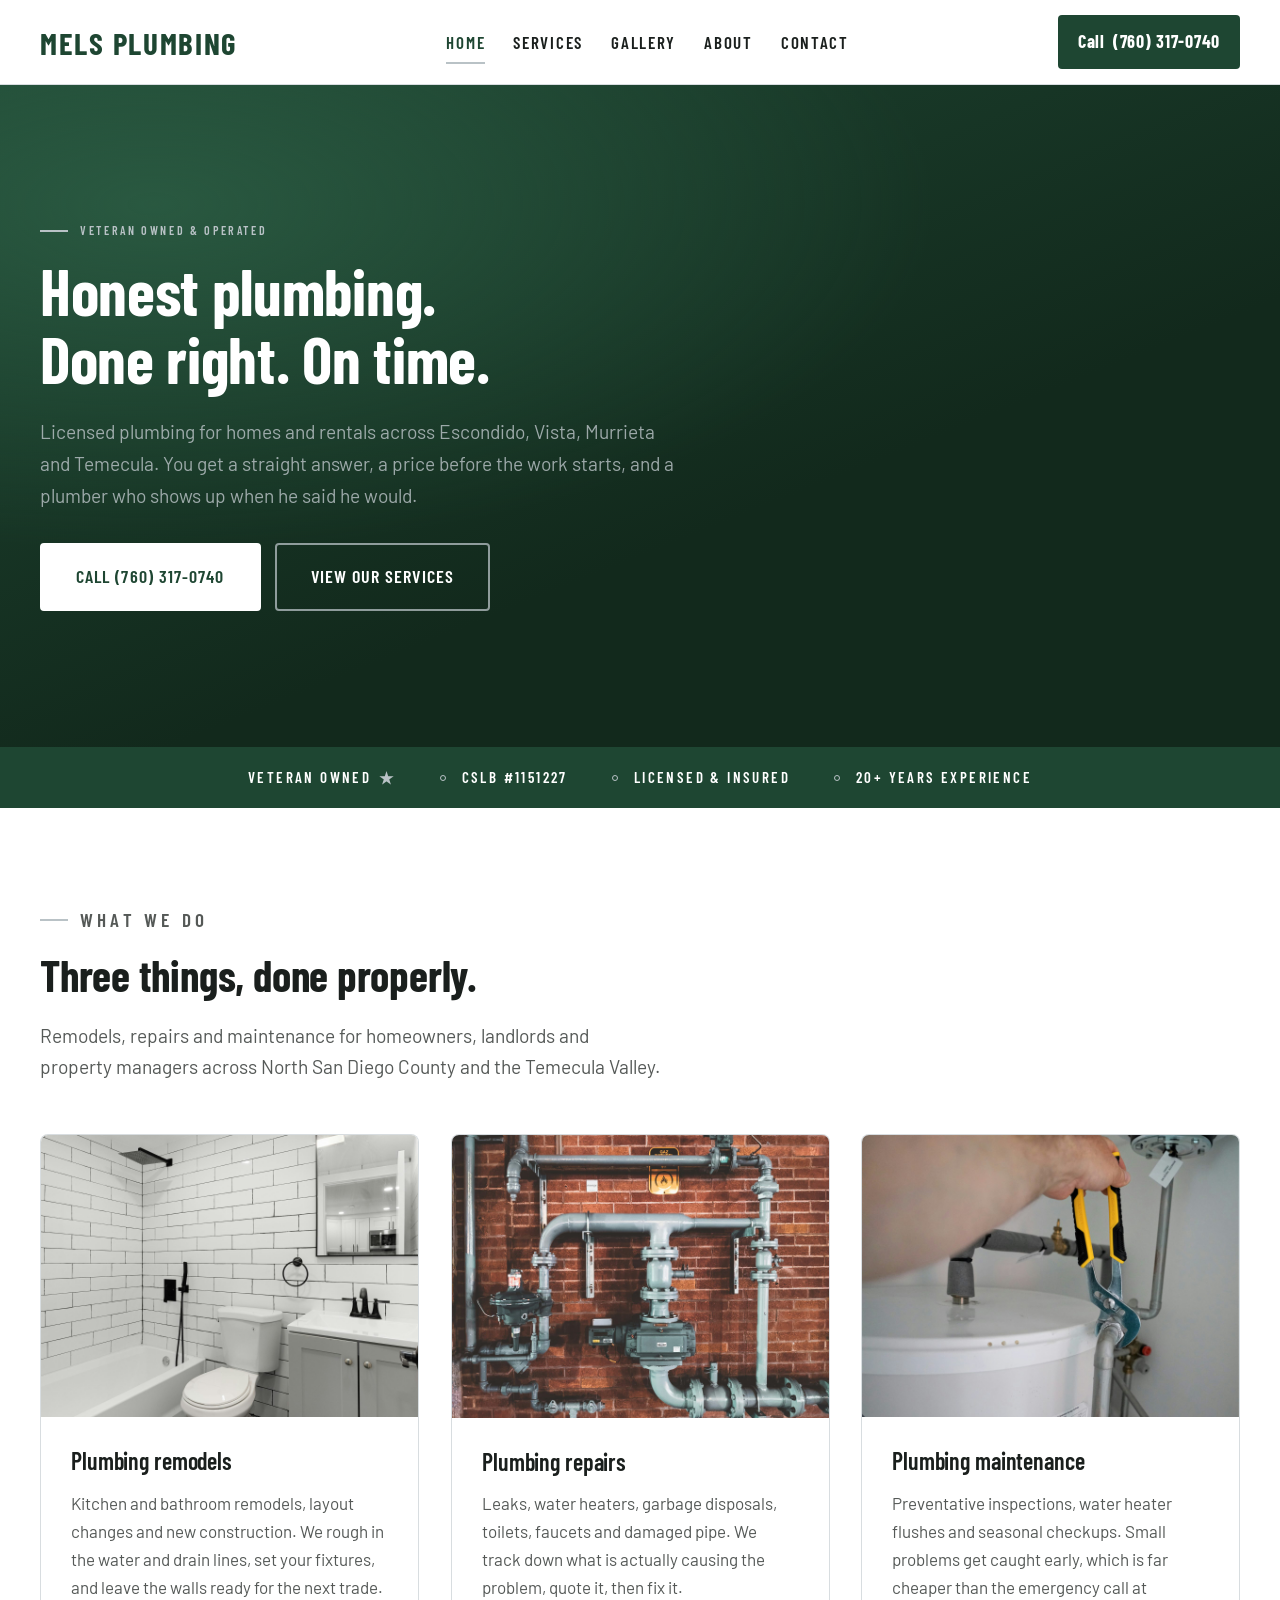
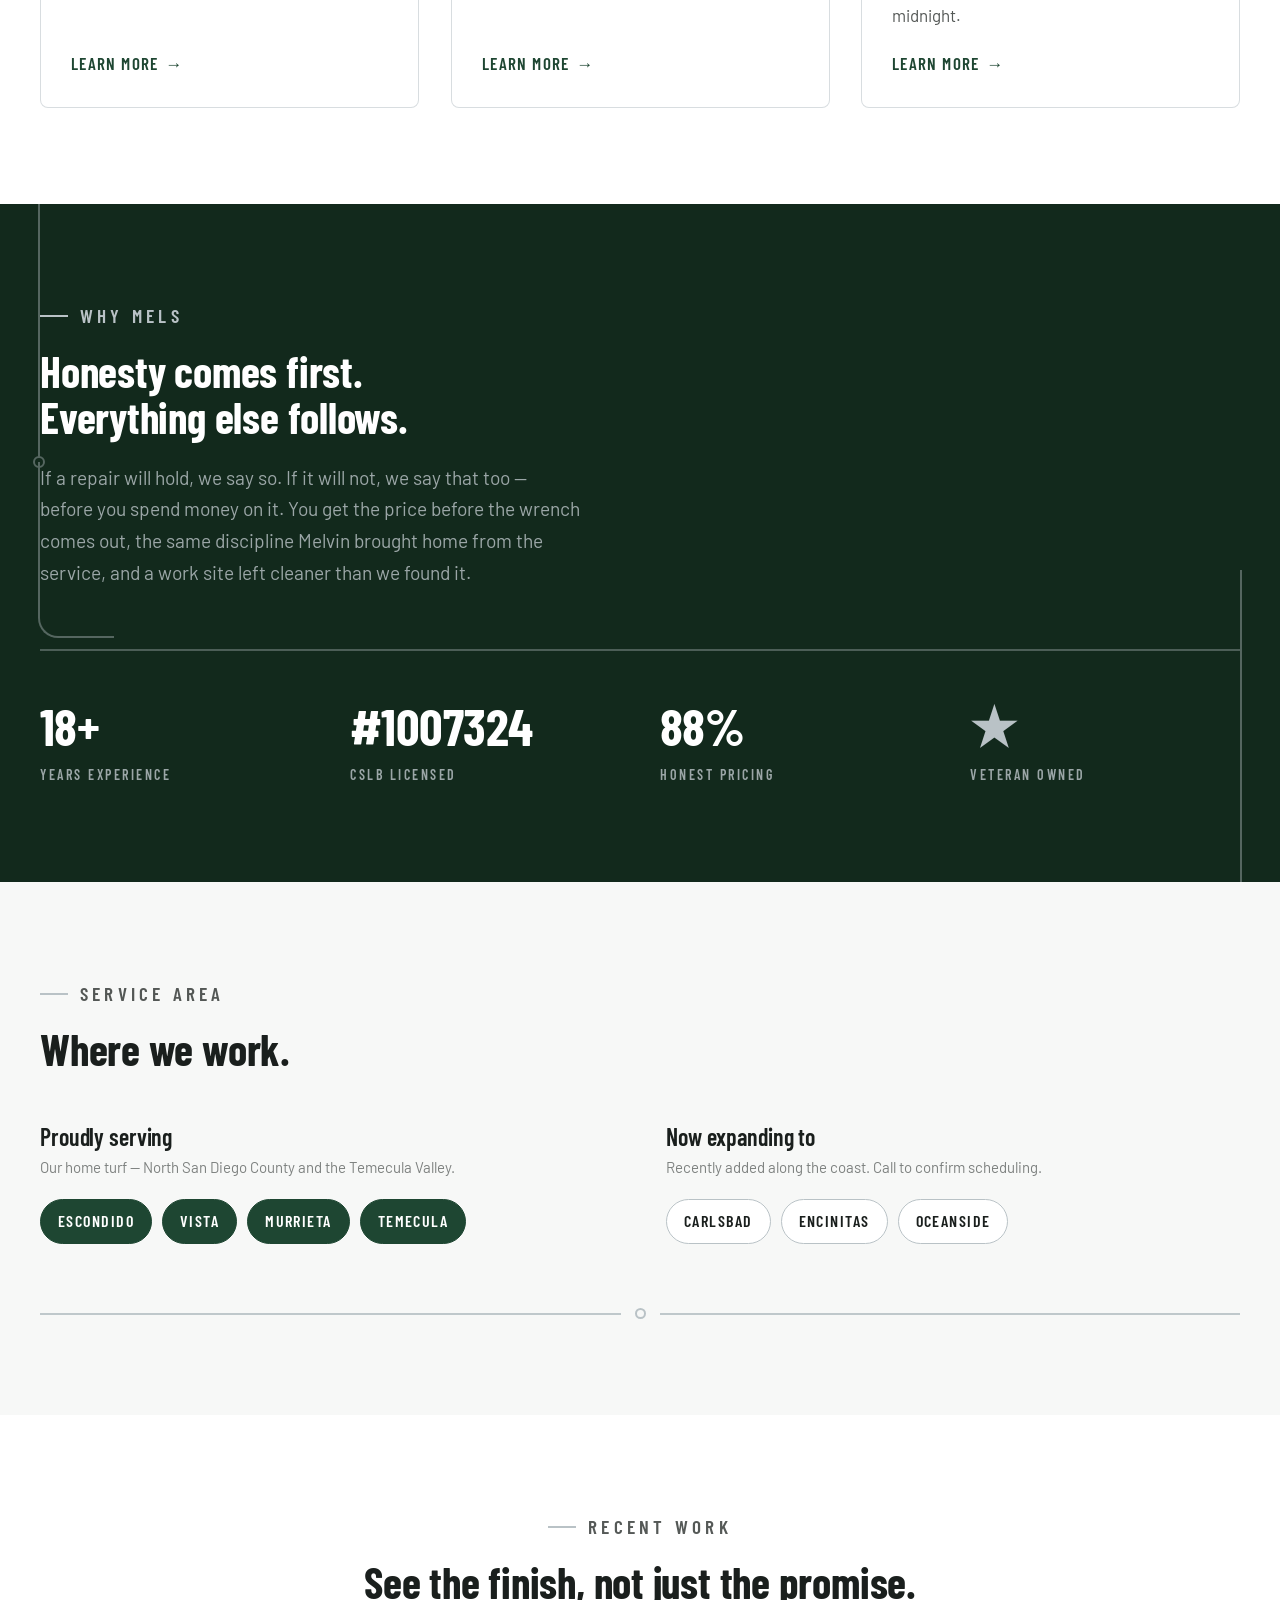
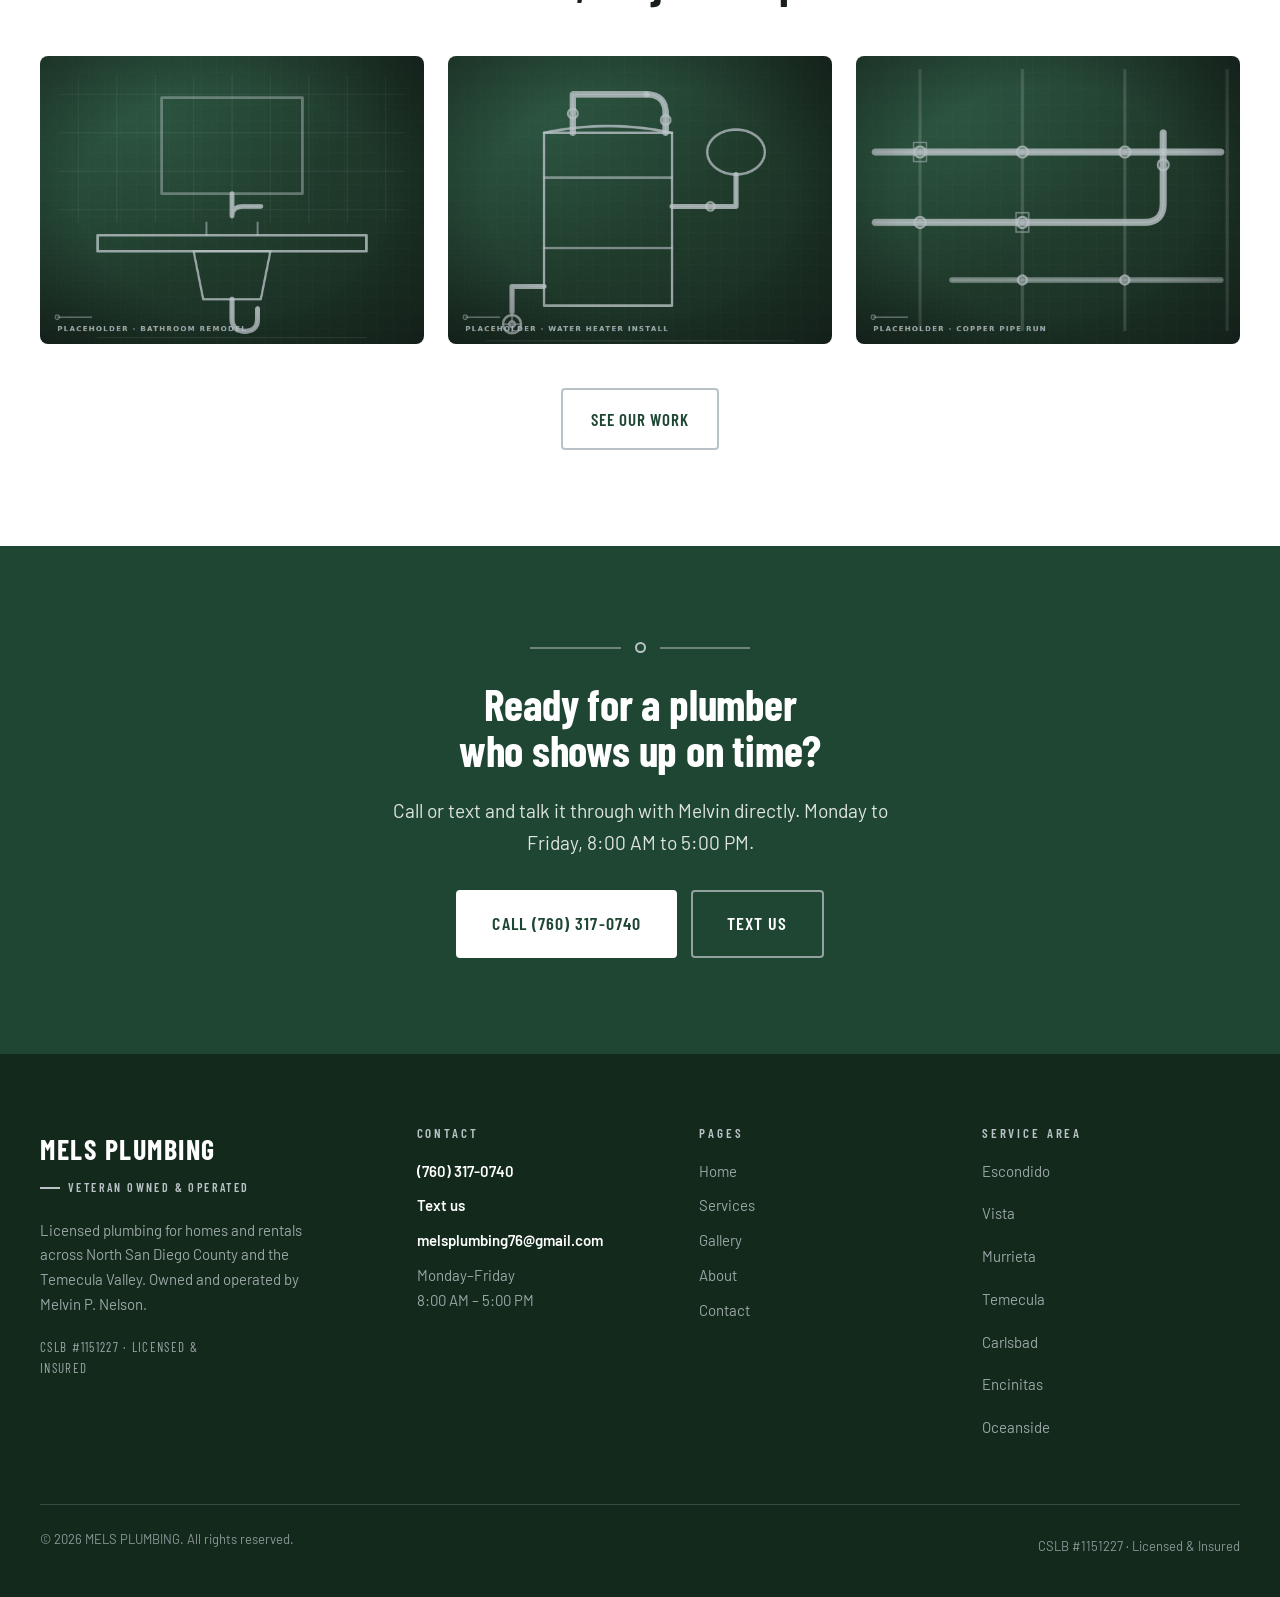
==== commit f8e1ee9e: "Remove repiping and drain cleaning: services the client does not offer Melvin confirmed he does not " ====
--- a/index.html
+++ b/index.html
@@ -90,7 +90,7 @@
           </div>
           <div class="card__body">
             <h3>Plumbing remodels</h3>
-            <p>Kitchen and bathroom remodels, re-pipes, layout changes and new construction. We rough in the water and drain lines, set your fixtures, and leave the walls ready for the next trade.</p>
+            <p>Kitchen and bathroom remodels, layout changes and new construction. We rough in the water and drain lines, set your fixtures, and leave the walls ready for the next trade.</p>
             <a class="link-arrow" href="services.html#remodels">Learn more <span aria-hidden="true">&rarr;</span></a>
           </div>
         </article>
@@ -101,7 +101,7 @@
           </div>
           <div class="card__body">
             <h3>Plumbing repairs</h3>
-            <p>Leaks, clogged drains, water heaters, garbage disposals, toilets, faucets and damaged pipe. We track down what is actually causing the problem, quote it, then fix it.</p>
+            <p>Leaks, water heaters, garbage disposals, toilets, faucets and damaged pipe. We track down what is actually causing the problem, quote it, then fix it.</p>
             <a class="link-arrow" href="services.html#repairs">Learn more <span aria-hidden="true">&rarr;</span></a>
           </div>
         </article>
@@ -112,7 +112,7 @@
           </div>
           <div class="card__body">
             <h3>Plumbing maintenance</h3>
-            <p>Preventative inspections, drain cleaning, water heater flushes and seasonal checkups. Small problems get caught early, which is far cheaper than the emergency call at midnight.</p>
+            <p>Preventative inspections, water heater flushes and seasonal checkups. Small problems get caught early, which is far cheaper than the emergency call at midnight.</p>
             <a class="link-arrow" href="services.html#maintenance">Learn more <span aria-hidden="true">&rarr;</span></a>
           </div>
         </article>
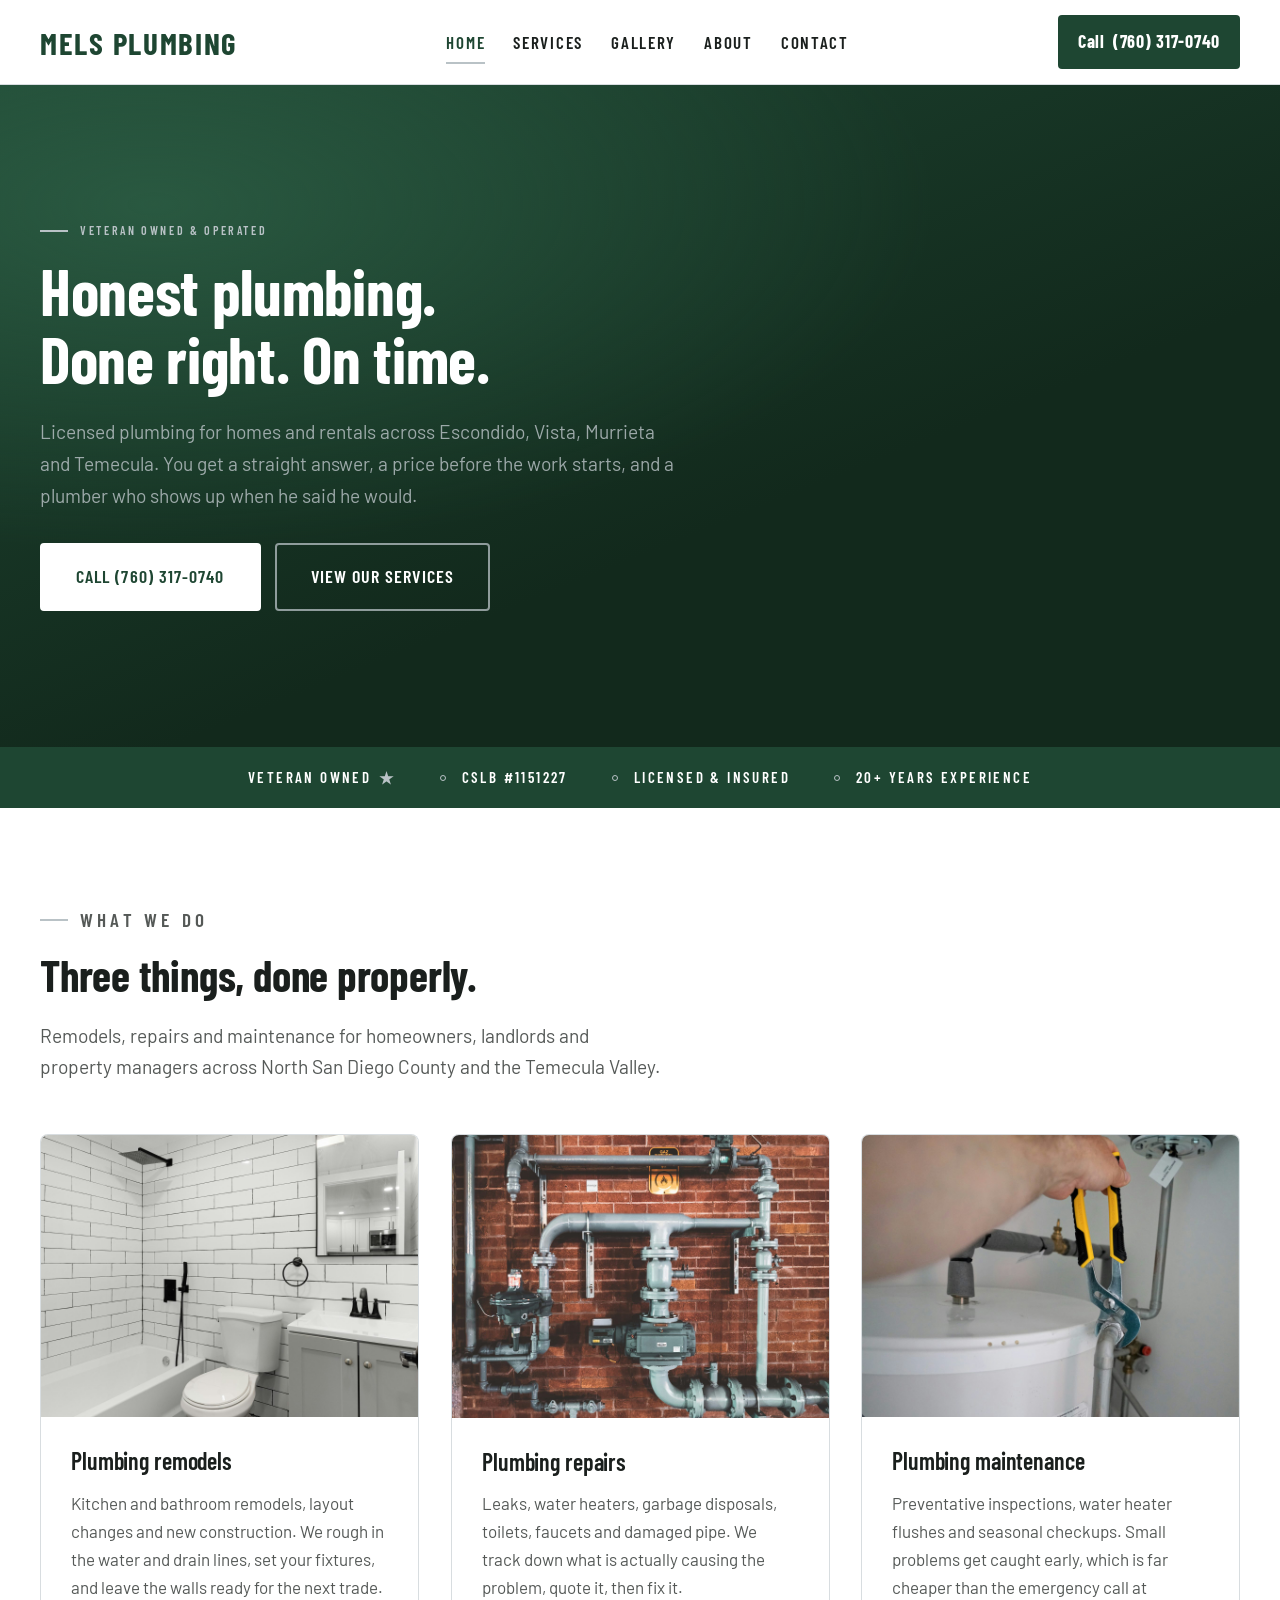
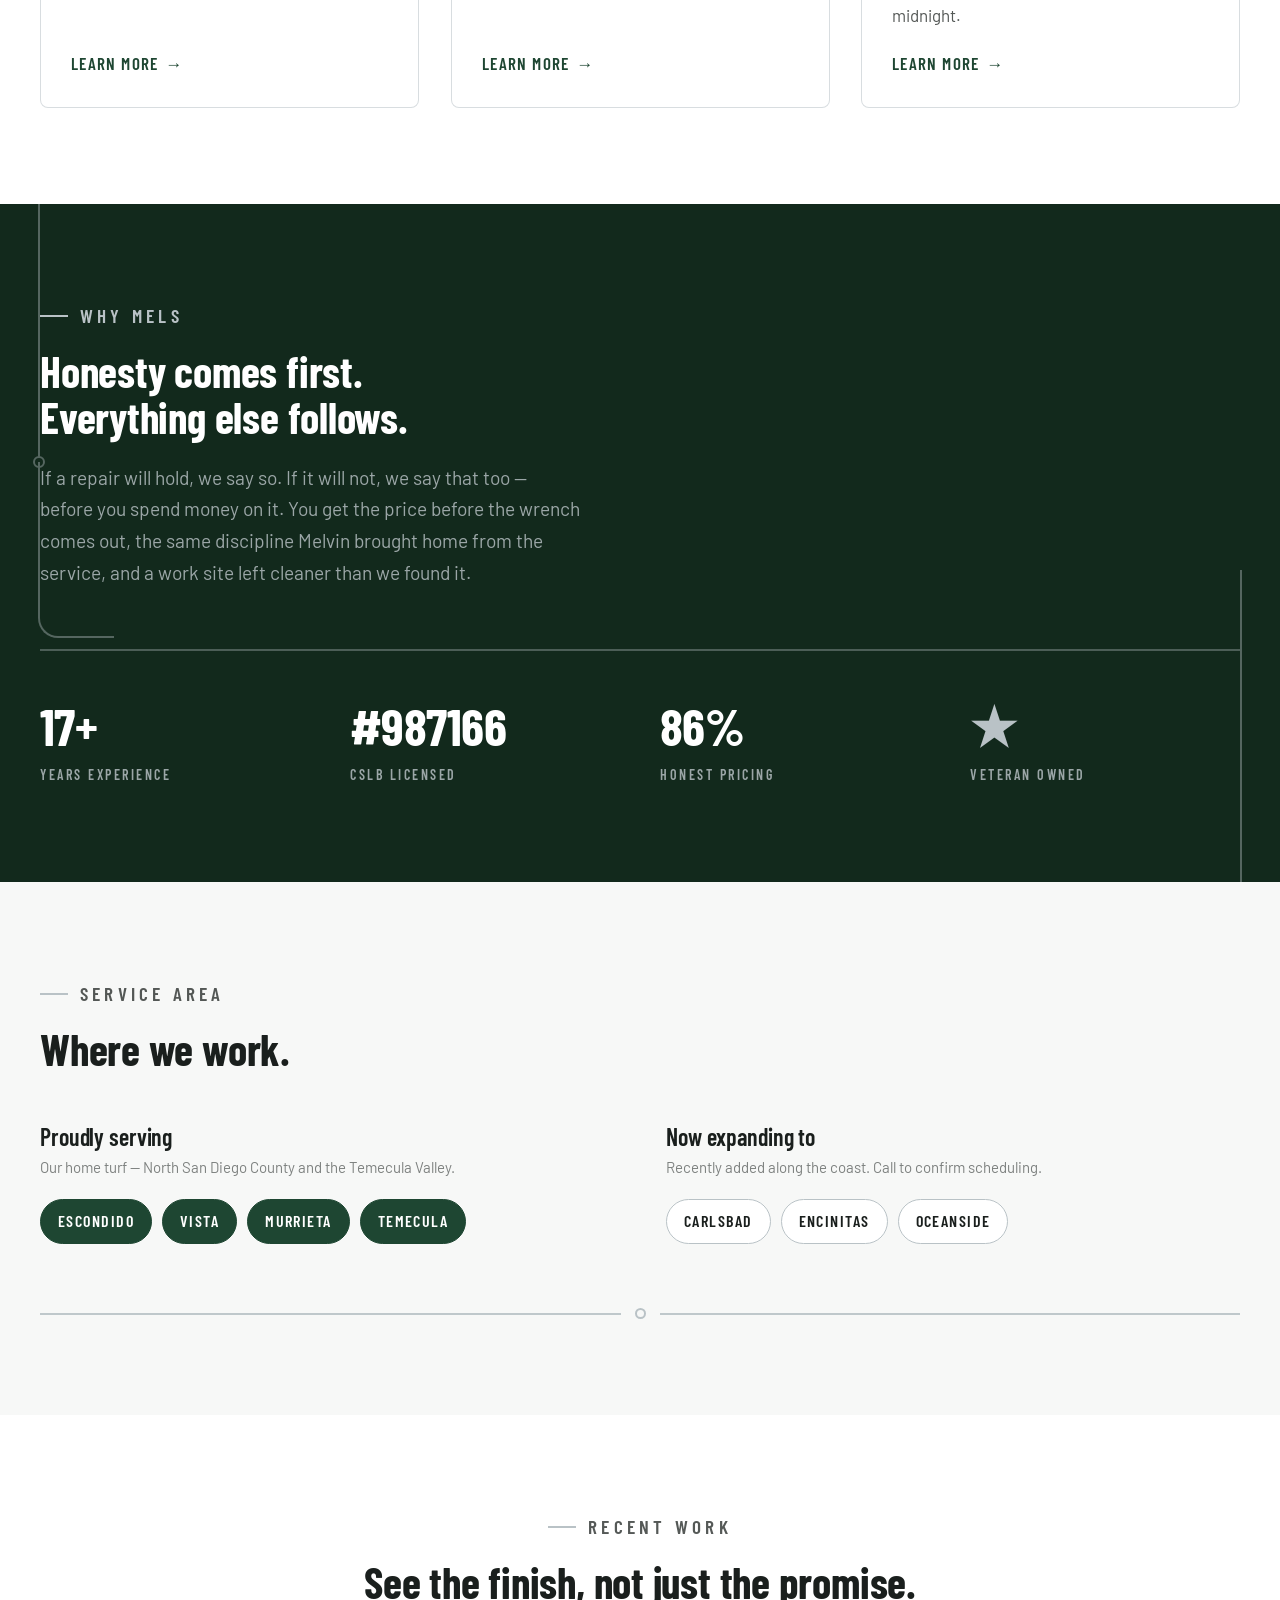
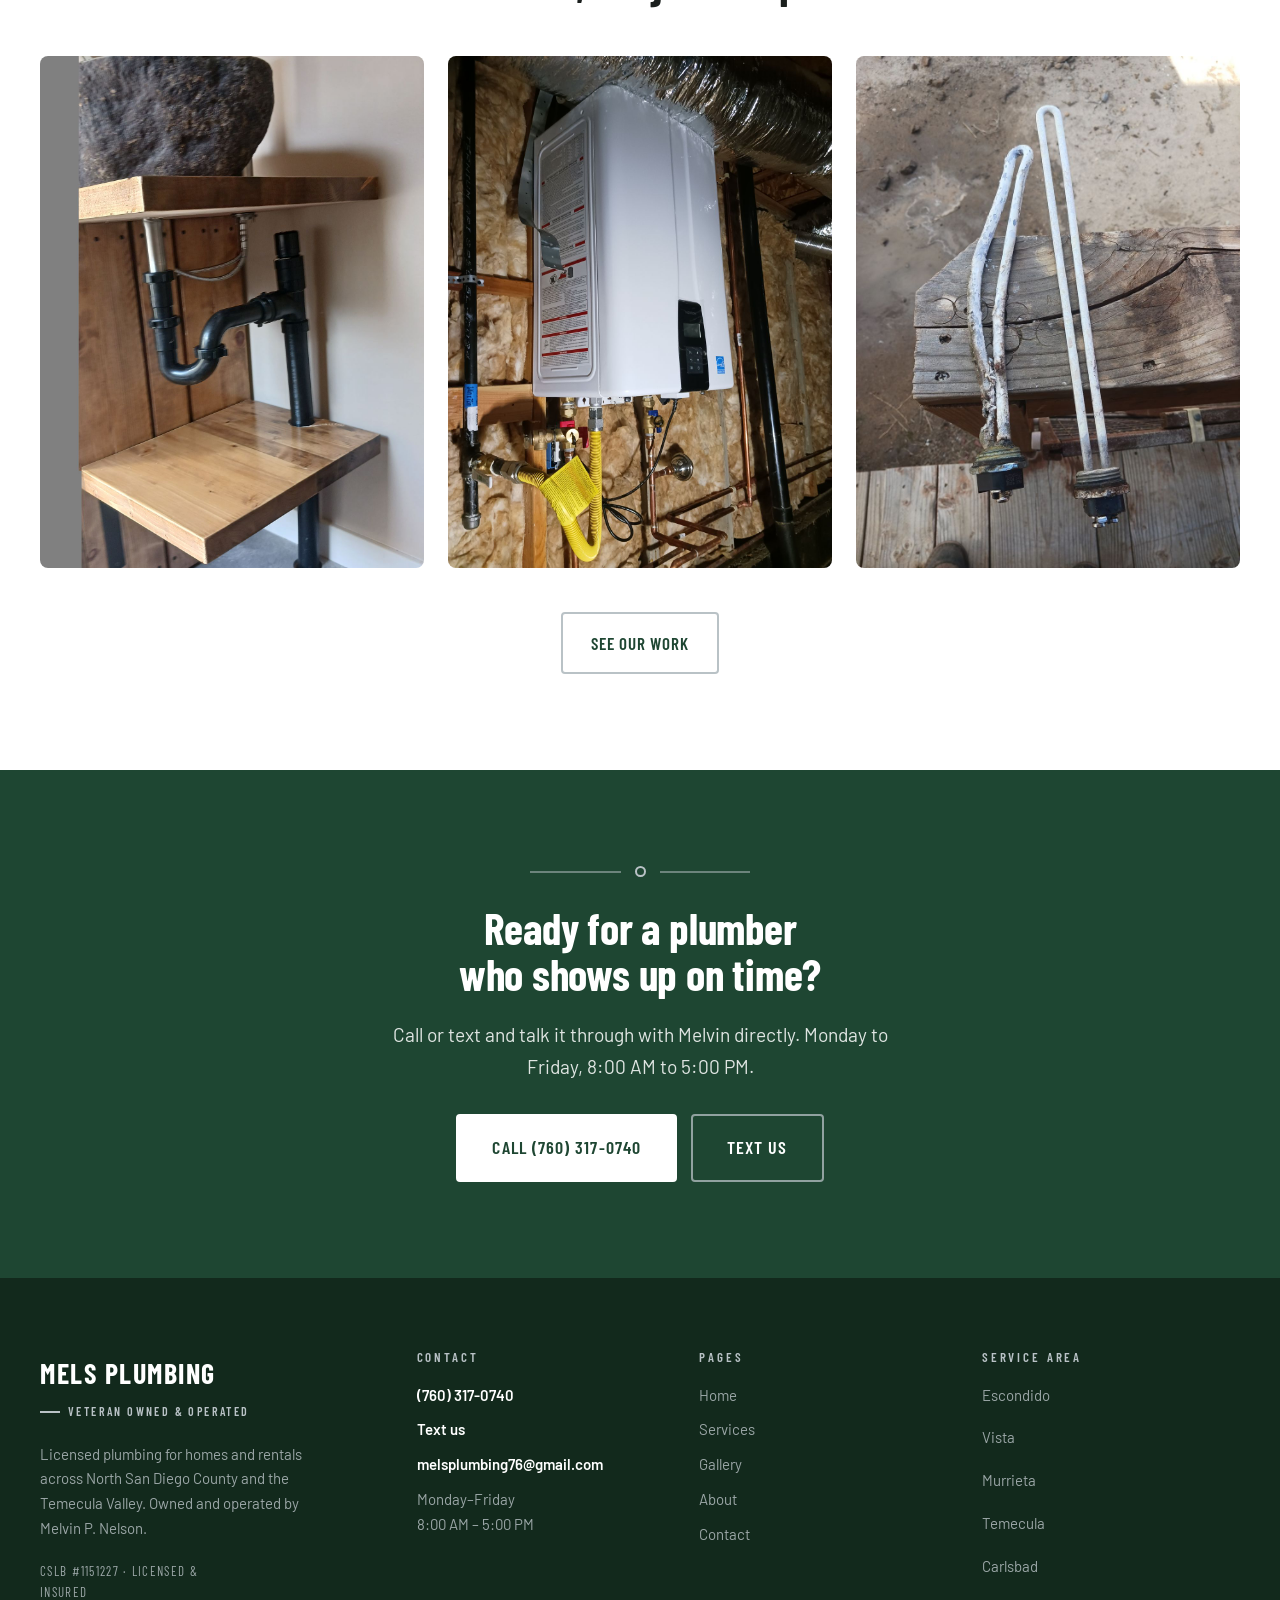
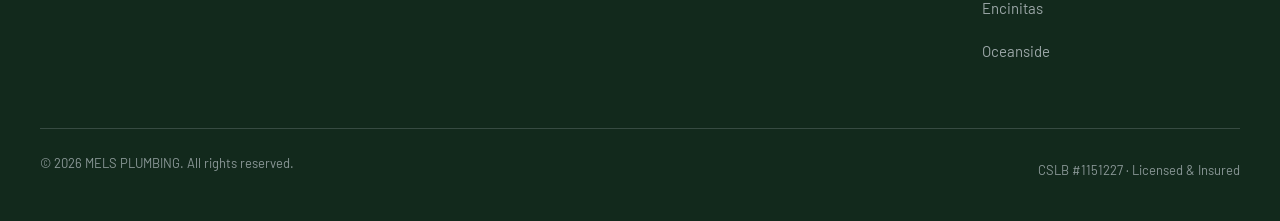
==== commit 4e2f5ae3: "Put the client's five job photos in the gallery Melvin sent five photos, pulled from the Drive MELS " ====
--- a/index.html
+++ b/index.html
@@ -200,9 +200,9 @@
       </div>
 
       <div class="teaser-grid reveal">
-        <figure><img src="images/gallery-1.jpg" alt="Finished bathroom remodel with a new vanity and chrome fixtures" width="1200" height="900" loading="lazy" decoding="async"></figure>
-        <figure><img src="images/gallery-2.jpg" alt="Replacement water heater installed and strapped to code" width="1200" height="900" loading="lazy" decoding="async"></figure>
-        <figure><img src="images/gallery-3.jpg" alt="Copper supply lines run cleanly through a wall cavity" width="1200" height="900" loading="lazy" decoding="async"></figure>
+        <figure><img src="images/gallery-1.jpg" alt="Stone vessel sink on a live-edge wood vanity with a black iron P-trap and supply lines" width="1200" height="1600" loading="lazy" decoding="async"></figure>
+        <figure><img src="images/gallery-2.jpg" alt="Tankless water heater mounted and piped with copper lines, a gas flex connector and shut-off valves" width="1200" height="1600" loading="lazy" decoding="async"></figure>
+        <figure><img src="images/gallery-3.jpg" alt="A scaled-up water heater element next to the clean replacement that went in" width="900" height="1200" loading="lazy" decoding="async"></figure>
       </div>
 
       <div class="btn-row btn-row--center">
--- a/css/styles.css
+++ b/css/styles.css
@@ -715,7 +715,7 @@
   background: var(--silver);
   border-radius: var(--radius-lg);
   overflow: hidden;
-  aspect-ratio: 4 / 3;
+  aspect-ratio: 3 / 4;
 }
 .teaser-grid img {
   width: 100%;
@@ -744,11 +744,13 @@
   cursor: zoom-in;
   position: relative;
 }
+/* Portrait tiles — the client's job photos are all shot on a phone in portrait,
+   so cropping them to landscape threw away the top and bottom of every one. */
 .gallery-item img {
   width: 100%;
   height: 100%;
   object-fit: cover;
-  aspect-ratio: 4 / 3;
+  aspect-ratio: 3 / 4;
   transition: transform 0.5s var(--ease), opacity 0.3s var(--ease);
 }
 .gallery-item button:hover img { transform: scale(1.045); opacity: 0.92; }
@@ -1223,19 +1225,14 @@
 @media (min-width: 620px) {
   .contact-grid { grid-template-columns: repeat(2, 1fr); }
   .contact-card--primary { grid-column: 1 / -1; }
-  .gallery-grid {
-    grid-template-columns: repeat(2, 1fr);
-    grid-auto-rows: 150px;
-    grid-auto-flow: dense;
-  }
-  .gallery-item img { aspect-ratio: auto; }
-  /* Spans chosen so both columns finish on the same row (3+2+3 each) */
-  .gallery-item:nth-child(1) { grid-row: span 3; }
-  .gallery-item:nth-child(2) { grid-row: span 3; }
-  .gallery-item:nth-child(3) { grid-row: span 2; }
-  .gallery-item:nth-child(4) { grid-row: span 2; }
-  .gallery-item:nth-child(5) { grid-row: span 3; }
-  .gallery-item:nth-child(6) { grid-row: span 3; }
+  /* Five tiles on a 6-column track: two half-width on top, three thirds below,
+     so both rows fill exactly with no trailing gap. */
+  .gallery-grid { grid-template-columns: repeat(6, 1fr); }
+  .gallery-item:nth-child(1),
+  .gallery-item:nth-child(2) { grid-column: span 3; }
+  .gallery-item:nth-child(3),
+  .gallery-item:nth-child(4),
+  .gallery-item:nth-child(5) { grid-column: span 2; }
 }
 
 @media (min-width: 860px) {
@@ -1245,20 +1242,6 @@
   .footer-grid { grid-template-columns: 1.4fr 1fr 1fr 1.1fr; }
   .contact-grid { grid-template-columns: repeat(3, 1fr); }
   .contact-card--primary { grid-column: 1 / -1; }
-}
-
-@media (min-width: 1024px) {
-  .gallery-grid {
-    grid-template-columns: repeat(3, 1fr);
-    grid-auto-rows: 160px;
-  }
-  /* Three columns, every column totalling 5 rows so the grid ends flush */
-  .gallery-item:nth-child(1) { grid-row: span 3; }
-  .gallery-item:nth-child(2) { grid-row: span 2; }
-  .gallery-item:nth-child(3) { grid-row: span 3; }
-  .gallery-item:nth-child(4) { grid-row: span 3; }
-  .gallery-item:nth-child(5) { grid-row: span 2; }
-  .gallery-item:nth-child(6) { grid-row: span 2; }
 }
 
 /* Mobile navigation + sticky bar */
